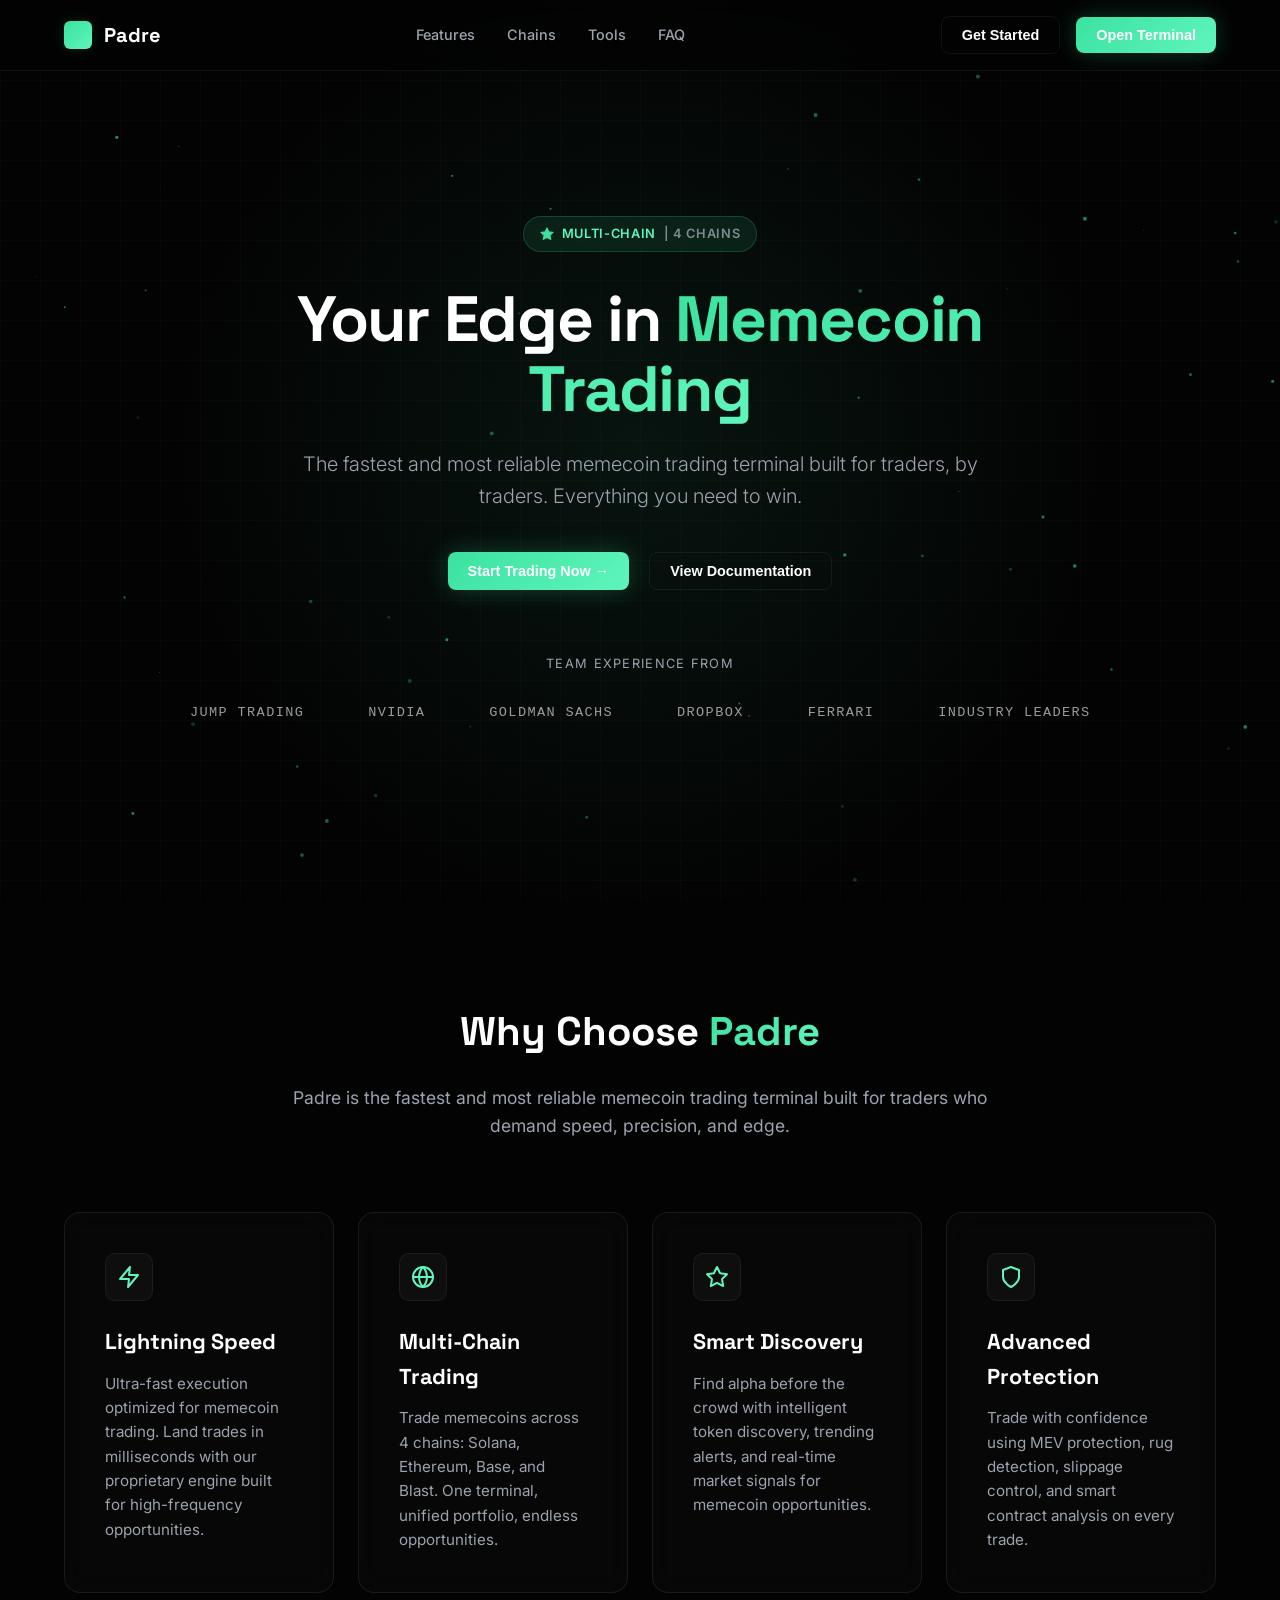
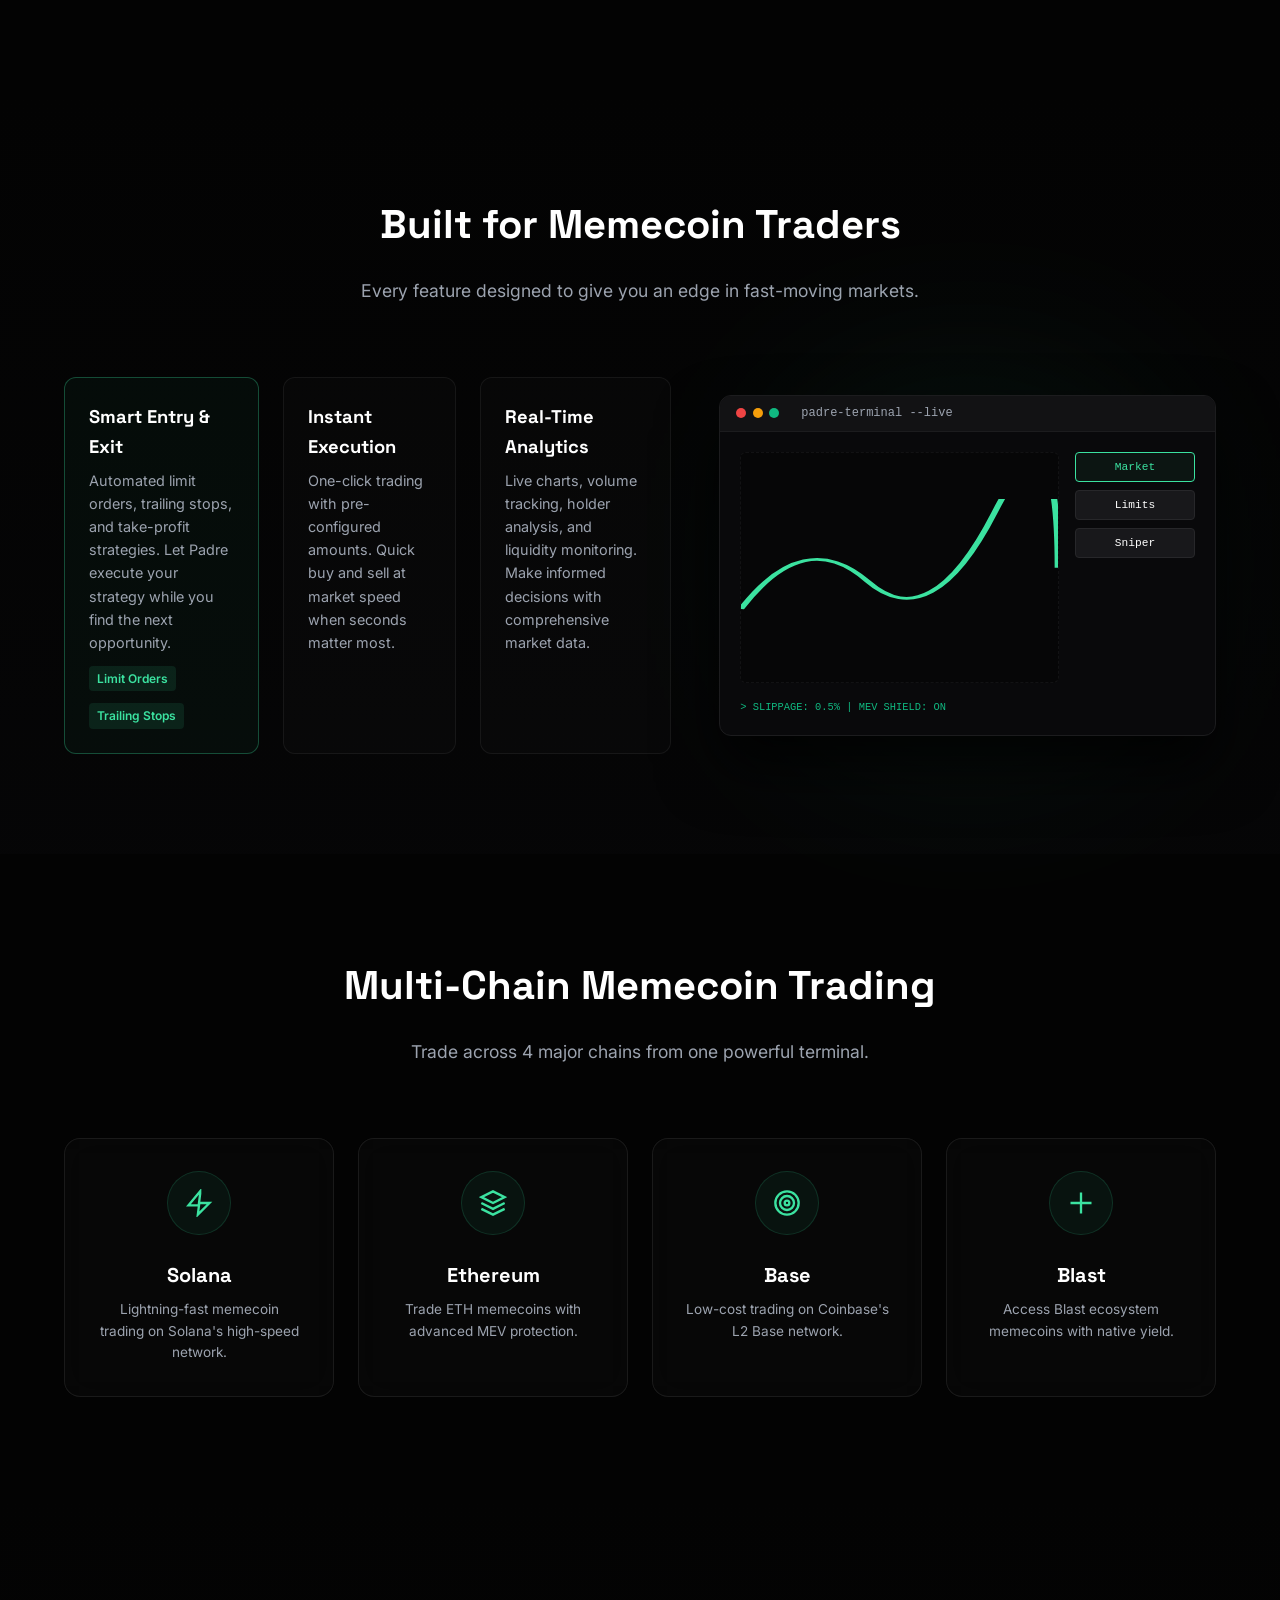
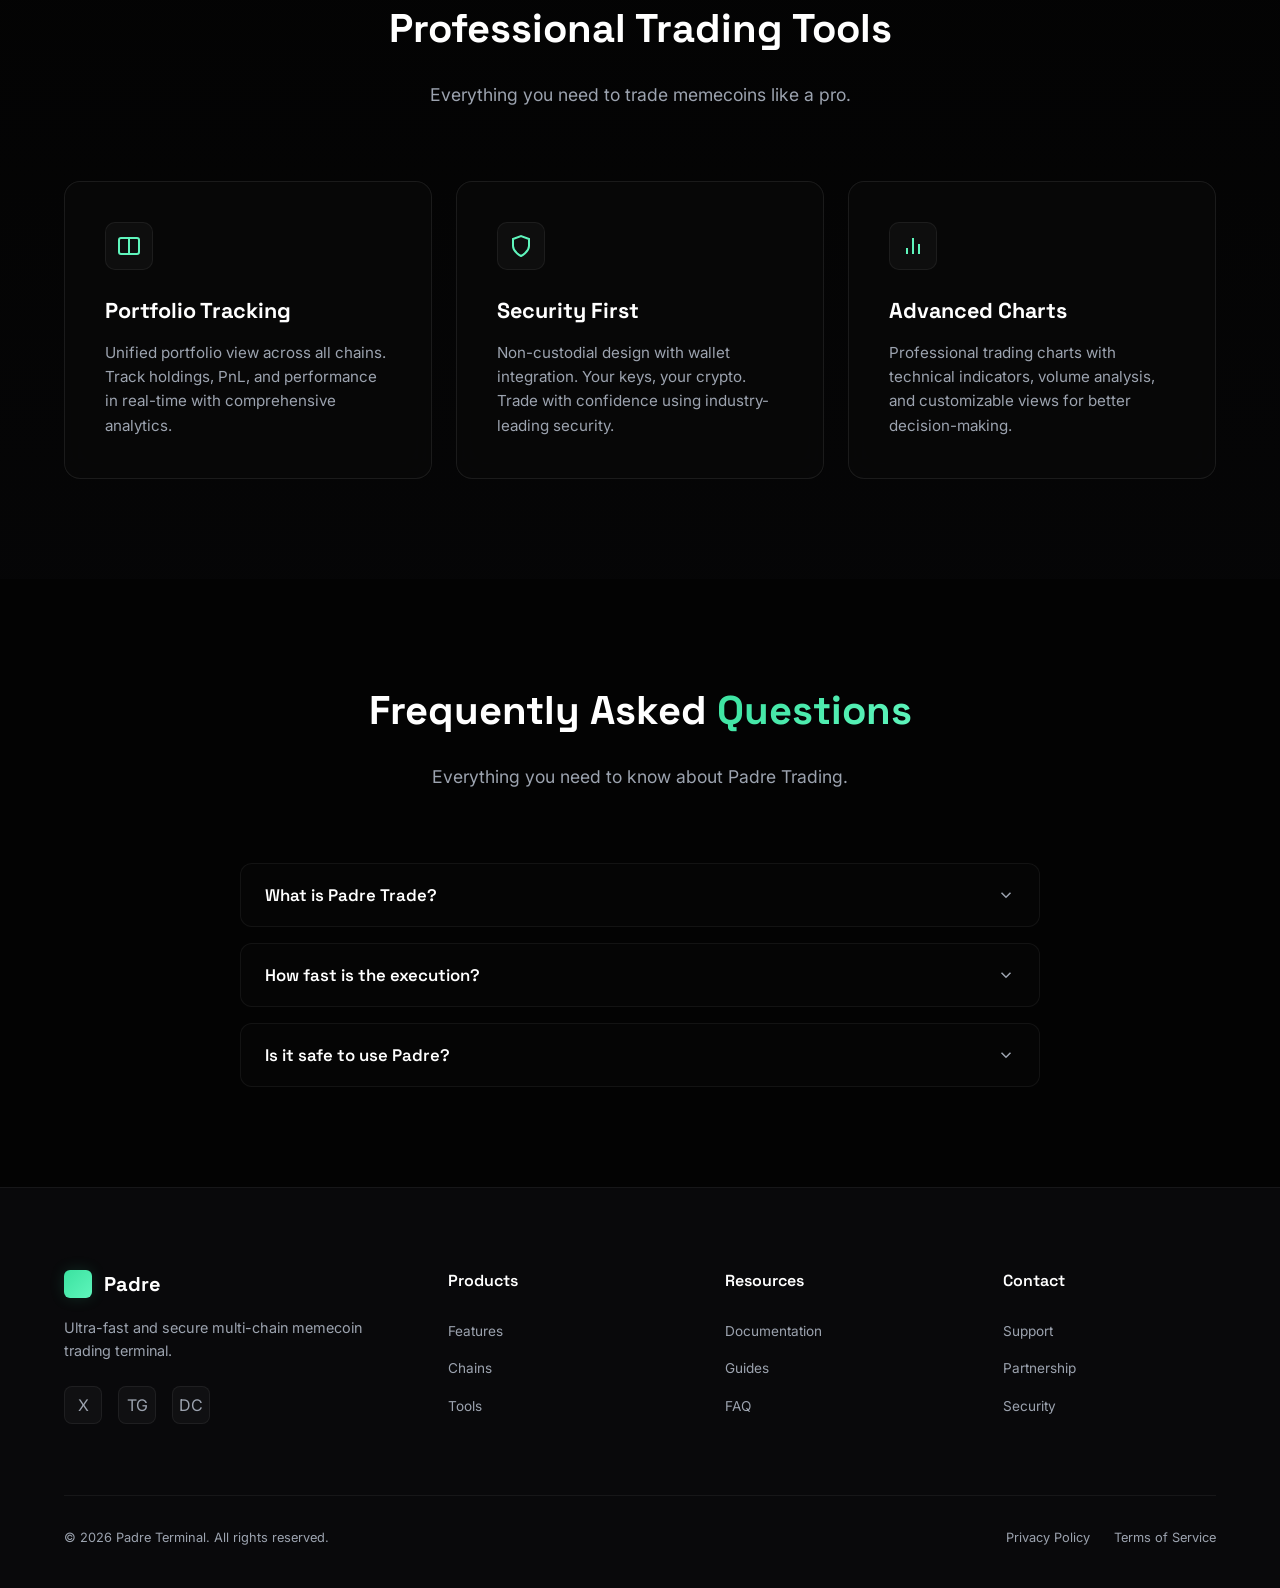
==== index.html @ df1c99f1 "revert to Padre name and content, and apply mint green color theme" ====
<!DOCTYPE html>
<html lang="en">
<head>
    <meta charset="UTF-8">
    <meta name="viewport" content="width=device-width, initial-scale=1.0">
    <title>Padre Terminal | Trade Memecoins on Padre</title>
    
    <!-- SEO Meta Tags -->
    <meta name="author" content="Padre">
    <meta name="description" content="Trade memecoins across Ethereum, Solana, Base, and BSC with ultra-fast execution, limit orders, wallet tracking, and Trenches.">
    <meta property="og:title" content="Padre — Multi-Chain Memecoin Trading">
    <meta property="og:description" content="Ultra-fast multi-chain trading terminal with advanced tools for serious traders.">
    <meta property="og:type" content="website">
    <meta name="twitter:card" content="summary_large_image">
    <meta name="twitter:site" content="@padre_trading">
    
    <!-- Stylesheets & Fonts -->
    <link rel="stylesheet" href="style.css">
    <link rel="icon" type="image/png" href="favicon.png">
</head>
<body>

    <!-- Particles Background for Hero -->
    <div class="particles-container"></div>

    <!-- Header Navigation -->
    <header>
        <div class="container">
            <nav>
                <a href="#" class="logo">
                    <div class="logo-icon"></div>
                    <span class="font-space">Padre</span>
                </a>
                
                <div class="nav-links">
                    <a href="#features">Features</a>
                    <a href="#chains">Chains</a>
                    <a href="#tools">Tools</a>
                    <a href="#faq">FAQ</a>
                </div>

                <div class="nav-actions">
                    <button class="btn btn-ghost trigger-terminal">Get Started</button>
                    <button class="btn btn-primary trigger-terminal">Open Terminal</button>
                </div>
            </nav>
        </div>
    </header>

    <!-- Main Content -->
    <main>
        
        <!-- Hero Section -->
        <section class="hero">
            <div class="hero-bg-grid"></div>
            <div class="container">
                <div class="hero-content">
                    
                    <!-- Glow Badge -->
                    <div class="badge">
                        <svg width="14" height="14" viewBox="0 0 24 24" fill="currentColor" stroke="currentColor" stroke-width="2"><path d="M12 2l3.09 6.26L22 9.27l-5 4.87 1.18 6.88L12 17.77l-6.18 3.25L7 14.14 2 9.27l6.91-1.01L12 2z"/></svg>
                        <span>MULTI-CHAIN</span>
                        <span style="color: var(--text-secondary); opacity: 0.8;">| 4 CHAINS</span>
                    </div>

                    <h1 class="font-space">Your Edge in <span class="text-gradient">Memecoin Trading</span></h1>
                    <p>The fastest and most reliable memecoin trading terminal built for traders, by traders. Everything you need to win.</p>

                    <div class="hero-actions">
                        <button class="btn btn-primary trigger-terminal">Start Trading Now &rarr;</button>
                        <button class="btn btn-ghost trigger-terminal">View Documentation</button>
                    </div>

                    <!-- experienced ticker -->
                    <div class="ticker-title">Team experience from</div>
                    <div class="ticker-wrap">
                        <div class="ticker">
                            <div class="ticker-item">Jump Trading</div>
                            <div class="ticker-item">Nvidia</div>
                            <div class="ticker-item">Goldman Sachs</div>
                            <div class="ticker-item">Dropbox</div>
                            <div class="ticker-item">Ferrari</div>
                            <div class="ticker-item">Industry Leaders</div>
                            <!-- Duplicated for smooth loop ticker -->
                            <div class="ticker-item">Jump Trading</div>
                            <div class="ticker-item">Nvidia</div>
                            <div class="ticker-item">Goldman Sachs</div>
                            <div class="ticker-item">Dropbox</div>
                            <div class="ticker-item">Ferrari</div>
                            <div class="ticker-item">Industry Leaders</div>
                        </div>
                    </div>

                </div>
            </div>
        </section>

        <!-- Why Choose Padre -->
        <section class="section" id="features">
            <div class="container">
                <div class="section-header">
                    <h2>Why Choose <span class="text-gradient">Padre</span></h2>
                    <p>Padre is the fastest and most reliable memecoin trading terminal built for traders who demand speed, precision, and edge.</p>
                </div>

                <div class="features-grid">
                    
                    <div class="glass-panel feature-card">
                        <div class="card-icon">
                            <svg width="24" height="24" viewBox="0 0 24 24" fill="none" stroke="currentColor" stroke-width="2" stroke-linecap="round" stroke-linejoin="round"><polygon points="13 2 3 14 12 14 11 22 21 10 12 10 13 2"/></svg>
                        </div>
                        <h3>Lightning Speed</h3>
                        <p>Ultra-fast execution optimized for memecoin trading. Land trades in milliseconds with our proprietary engine built for high-frequency opportunities.</p>
                    </div>

                    <div class="glass-panel feature-card">
                        <div class="card-icon">
                            <svg width="24" height="24" viewBox="0 0 24 24" fill="none" stroke="currentColor" stroke-width="2" stroke-linecap="round" stroke-linejoin="round"><circle cx="12" cy="12" r="10"/><line x1="2" y1="12" x2="22" y2="12"/><path d="M12 2a15.3 15.3 0 0 1 4 10 15.3 15.3 0 0 1-4 10 15.3 15.3 0 0 1-4-10 15.3 15.3 0 0 1 4-10z"/></svg>
                        </div>
                        <h3>Multi-Chain Trading</h3>
                        <p>Trade memecoins across 4 chains: Solana, Ethereum, Base, and Blast. One terminal, unified portfolio, endless opportunities.</p>
                    </div>

                    <div class="glass-panel feature-card">
                        <div class="card-icon">
                            <svg width="24" height="24" viewBox="0 0 24 24" fill="none" stroke="currentColor" stroke-width="2" stroke-linecap="round" stroke-linejoin="round"><path d="M12 2l3.09 6.26L22 9.27l-5 4.87 1.18 6.88L12 17.77l-6.18 3.25L7 14.14 2 9.27l6.91-1.01L12 2z"/></svg>
                        </div>
                        <h3>Smart Discovery</h3>
                        <p>Find alpha before the crowd with intelligent token discovery, trending alerts, and real-time market signals for memecoin opportunities.</p>
                    </div>

                    <div class="glass-panel feature-card">
                        <div class="card-icon">
                            <svg width="24" height="24" viewBox="0 0 24 24" fill="none" stroke="currentColor" stroke-width="2" stroke-linecap="round" stroke-linejoin="round"><path d="M12 22s8-4 8-10V5l-8-3-8 3v7c0 6 8 10 8 10z"/></svg>
                        </div>
                        <h3>Advanced Protection</h3>
                        <p>Trade with confidence using MEV protection, rug detection, slippage control, and smart contract analysis on every trade.</p>
                    </div>

                </div>
            </div>
        </section>

        <!-- Built for Memecoin Traders Section -->
        <section class="section built-section">
            <div class="container">
                
                <div class="section-header">
                    <h2>Built for Memecoin Traders</h2>
                    <p>Every feature designed to give you an edge in fast-moving markets.</p>
                </div>

                <div class="built-container">
                    
                    <div class="built-features">
                        
                        <div class="feature-item-pill active">
                            <h4>Smart Entry &amp; Exit</h4>
                            <p>Automated limit orders, trailing stops, and take-profit strategies. Let Padre execute your strategy while you find the next opportunity.</p>
                            <span class="feature-pill-badge">Limit Orders</span>
                            <span class="feature-pill-badge">Trailing Stops</span>
                        </div>

                        <div class="feature-item-pill">
                            <h4>Instant Execution</h4>
                            <p>One-click trading with pre-configured amounts. Quick buy and sell at market speed when seconds matter most.</p>
                        </div>

                        <div class="feature-item-pill">
                            <h4>Real-Time Analytics</h4>
                            <p>Live charts, volume tracking, holder analysis, and liquidity monitoring. Make informed decisions with comprehensive market data.</p>
                        </div>

                    </div>

                    <!-- Mock Terminal Visual Graphic -->
                    <div class="built-visual">
                        <div class="built-visual-glow"></div>
                        <div class="mock-terminal-screen">
                            <div class="terminal-header">
                                <span class="dot red"></span>
                                <span class="dot yellow"></span>
                                <span class="dot green"></span>
                                <span class="terminal-title">padre-terminal --live</span>
                            </div>
                            <div class="terminal-content">
                                <div class="terminal-left">
                                    <div class="terminal-chart">
                                        <!-- Custom animated mockup line overlay -->
                                        <svg class="terminal-line" viewBox="0 0 100 100" preserveAspectRatio="none">
                                            <path d="M 0 80 Q 20 20 40 60 T 80 10 T 100 50" fill="none" stroke="#3be2a0" stroke-width="2" />
                                        </svg>
                                    </div>
                                    <div style="font-family: monospace; font-size: 0.65rem; color: #10b981;">
                                        &gt; SLIPPAGE: 0.5% | MEV SHIELD: ON
                                    </div>
                                </div>
                                <div class="terminal-right">
                                    <button class="terminal-btn active">Market</button>
                                    <button class="terminal-btn">Limits</button>
                                    <button class="terminal-btn">Sniper</button>
                                </div>
                            </div>
                        </div>
                    </div>

                </div>

            </div>
        </section>

        <!-- Supported Blockchains Section -->
        <section class="section" id="chains">
            <div class="container">
                <div class="section-header">
                    <h2>Multi-Chain Memecoin Trading</h2>
                    <p>Trade across 4 major chains from one powerful terminal.</p>
                </div>

                <div class="chains-grid">
                    
                    <div class="glass-panel chain-card">
                        <div class="chain-icon-wrap">
                            <svg width="28" height="28" viewBox="0 0 24 24" fill="none" stroke="currentColor" stroke-width="2"><path d="M13 2L3 14h9l-1 8 10-10h-9l1-8z"/></svg>
                        </div>
                        <h4>Solana</h4>
                        <p>Lightning-fast memecoin trading on Solana's high-speed network.</p>
                    </div>

                    <div class="glass-panel chain-card">
                        <div class="chain-icon-wrap">
                            <svg width="28" height="28" viewBox="0 0 24 24" fill="none" stroke="currentColor" stroke-width="2"><path d="M12 2L2 7l10 5 10-5-10-5zM2 17l10 5 10-5M2 12l10 5 10-5"/></svg>
                        </div>
                        <h4>Ethereum</h4>
                        <p>Trade ETH memecoins with advanced MEV protection.</p>
                    </div>

                    <div class="glass-panel chain-card">
                        <div class="chain-icon-wrap">
                            <svg width="28" height="28" viewBox="0 0 24 24" fill="none" stroke="currentColor" stroke-width="2"><circle cx="12" cy="12" r="10"/><circle cx="12" cy="12" r="6"/><circle cx="12" cy="12" r="2"/></svg>
                        </div>
                        <h4>Base</h4>
                        <p>Low-cost trading on Coinbase's L2 Base network.</p>
                    </div>

                    <div class="glass-panel chain-card">
                        <div class="chain-icon-wrap">
                            <svg width="28" height="28" viewBox="0 0 24 24" fill="none" stroke="currentColor" stroke-width="2"><path d="M12 3v18M3 12h18"/></svg>
                        </div>
                        <h4>Blast</h4>
                        <p>Access Blast ecosystem memecoins with native yield.</p>
                    </div>

                </div>
            </div>
        </section>

        <!-- Professional Tools Section -->
        <section class="section built-section" id="tools">
            <div class="container">
                <div class="section-header">
                    <h2>Professional Trading Tools</h2>
                    <p>Everything you need to trade memecoins like a pro.</p>
                </div>

                <div class="features-grid">
                    
                    <div class="glass-panel feature-card">
                        <div class="card-icon">
                            <svg width="24" height="24" viewBox="0 0 24 24" fill="none" stroke="currentColor" stroke-width="2"><rect x="2" y="4" width="20" height="16" rx="2"/><line x1="12" y1="4" x2="12" y2="20"/></svg>
                        </div>
                        <h3>Portfolio Tracking</h3>
                        <p>Unified portfolio view across all chains. Track holdings, PnL, and performance in real-time with comprehensive analytics.</p>
                    </div>

                    <div class="glass-panel feature-card">
                        <div class="card-icon">
                            <svg width="24" height="24" viewBox="0 0 24 24" fill="none" stroke="currentColor" stroke-width="2"><path d="M12 22s8-4 8-10V5l-8-3-8 3v7c0 6 8 10 8 10z"/></svg>
                        </div>
                        <h3>Security First</h3>
                        <p>Non-custodial design with wallet integration. Your keys, your crypto. Trade with confidence using industry-leading security.</p>
                    </div>

                    <div class="glass-panel feature-card">
                        <div class="card-icon">
                            <svg width="24" height="24" viewBox="0 0 24 24" fill="none" stroke="currentColor" stroke-width="2"><line x1="18" y1="20" x2="18" y2="10"/><line x1="12" y1="20" x2="12" y2="4"/><line x1="6" y1="20" x2="6" y2="14"/></svg>
                        </div>
                        <h3>Advanced Charts</h3>
                        <p>Professional trading charts with technical indicators, volume analysis, and customizable views for better decision-making.</p>
                    </div>

                </div>
            </div>
        </section>

        <!-- Frequently Asked Questions Section -->
        <section class="section" id="faq">
            <div class="container">
                <div class="section-header">
                    <h2>Frequently Asked <span class="text-gradient">Questions</span></h2>
                    <p>Everything you need to know about Padre Trading.</p>
                </div>

                <div class="faq-accordion">
                    
                    <div class="faq-item">
                        <button class="faq-trigger">
                            <span>What is Padre Trade?</span>
                            <svg class="faq-icon" width="24" height="24" viewBox="0 0 24 24" fill="none" stroke="currentColor" stroke-width="2"><path d="M6 9l6 6 6-6"/></svg>
                        </button>
                        <div class="faq-content">
                            <p>Padre Trade is an ultra-fast, multi-chain memecoin trading terminal that consolidates trading, wallet-tracking, MEV protection, and analytics across Solana, Ethereum, Base, and Blast in a single premium interface.</p>
                        </div>
                    </div>

                    <div class="faq-item">
                        <button class="faq-trigger">
                            <span>How fast is the execution?</span>
                            <svg class="faq-icon" width="24" height="24" viewBox="0 0 24 24" fill="none" stroke="currentColor" stroke-width="2"><path d="M6 9l6 6 6-6"/></svg>
                        </button>
                        <div class="faq-content">
                            <p>Our execution engine uses ultra-low latency nodes directly connected to validator relays. Trades typically land in under 200 milliseconds, giving you a strong competitive edge in high-volatility markets.</p>
                        </div>
                    </div>

                    <div class="faq-item">
                        <button class="faq-trigger">
                            <span>Is it safe to use Padre?</span>
                            <svg class="faq-icon" width="24" height="24" viewBox="0 0 24 24" fill="none" stroke="currentColor" stroke-width="2"><path d="M6 9l6 6 6-6"/></svg>
                        </button>
                        <div class="faq-content">
                            <p>Yes. Padre is fully non-custodial. You keep complete control over your private keys. All sensitive operations are managed locally on your client device, fully integrated with safe trading limits, anti-rug features, and MEV-shieling layers.</p>
                        </div>
                    </div>

                </div>
            </div>
        </section>

    </main>

    <!-- Footer -->
    <footer>
        <div class="container">
            <div class="footer-grid">
                
                <div class="footer-brand">
                    <a href="#" class="logo">
                        <div class="logo-icon"></div>
                        <span class="font-space">Padre</span>
                    </a>
                    <p>Ultra-fast and secure multi-chain memecoin trading terminal.</p>
                    <div class="footer-socials">
                        <a href="#" class="social-link">X</a>
                        <a href="#" class="social-link">TG</a>
                        <a href="#" class="social-link">DC</a>
                    </div>
                </div>

                <div class="footer-col">
                    <h5>Products</h5>
                    <ul>
                        <li><a href="#features">Features</a></li>
                        <li><a href="#chains">Chains</a></li>
                        <li><a href="#tools">Tools</a></li>
                    </ul>
                </div>

                <div class="footer-col">
                    <h5>Resources</h5>
                    <ul>
                        <li><a href="#">Documentation</a></li>
                        <li><a href="#">Guides</a></li>
                        <li><a href="#">FAQ</a></li>
                    </ul>
                </div>

                <div class="footer-col">
                    <h5>Contact</h5>
                    <ul>
                        <li><a href="#">Support</a></li>
                        <li><a href="#">Partnership</a></li>
                        <li><a href="#">Security</a></li>
                    </ul>
                </div>

            </div>

            <div class="footer-bottom">
                <p>&copy; 2026 Padre Terminal. All rights reserved.</p>
                <div class="footer-links">
                    <a href="#">Privacy Policy</a>
                    <a href="#">Terms of Service</a>
                </div>
            </div>
        </div>
    </footer>

    <!-- INTERACTIVE TRADING TERMINAL MODAL -->
    <div class="terminal-modal" id="terminalModal">
        <div class="terminal-modal-overlay"></div>
        <div class="terminal-modal-container">
            
            <!-- Terminal Header -->
            <div class="terminal-header" style="justify-content: space-between;">
                <div style="display: flex; align-items: center; gap: 0.4rem;">
                    <span class="dot red"></span>
                    <span class="dot yellow"></span>
                    <span class="dot green"></span>
                    <span class="terminal-title">padre-terminal --trading-session</span>
                </div>
                <button class="close-terminal-btn" id="closeTerminalBtn">&times;</button>
            </div>

            <!-- Terminal Body -->
            <div class="terminal-body">
                
                <!-- Chart Panel (Left) -->
                <div class="terminal-chart-container">
                    <div class="terminal-chart-header">
                        <div class="terminal-chart-title">
                            <span class="font-space" style="font-weight: 700;">PADRE / MEMECOIN</span>
                        </div>
                        <span class="terminal-chart-badge green">LIVE UPDATES</span>
                    </div>

                    <div class="terminal-chart-canvas-wrap">
                        <canvas id="chartCanvas"></canvas>
                    </div>
                </div>

                <!-- Swap Actions Panel (Right) -->
                <div class="terminal-actions-panel">
                    
                    <div class="terminal-panel-section">
                        <span class="terminal-panel-label">CHOOSE NETWORK</span>
                        <div class="chain-select-grid">
                            <button class="chain-select-btn active" data-chain="SOL">SOL</button>
                            <button class="chain-select-btn" data-chain="ETH">ETH</button>
                            <button class="chain-select-btn" data-chain="BASE">BASE</button>
                            <button class="chain-select-btn" data-chain="BLAST">BLAST</button>
                        </div>
                    </div>

                    <div class="terminal-panel-section">
                        <span class="terminal-panel-label">AMOUNT</span>
                        <div>
                            <div class="terminal-input-wrap">
                                <input type="number" id="terminalInput" value="1.0" min="0.01" step="0.1">
                                <span class="terminal-input-currency">SOL</span>
                            </div>
                            <div class="terminal-quick-values">
                                <button class="quick-val-btn" data-value="0.1">0.1</button>
                                <button class="quick-val-btn" data-value="0.5">0.5</button>
                                <button class="quick-val-btn" data-value="1.0">1.0</button>
                                <button class="quick-val-btn" data-value="5.0">5.0</button>
                            </div>
                        </div>
                    </div>

                    <div class="terminal-panel-section">
                        <span class="terminal-panel-label">TRANSACTION LOGS</span>
                        <div class="terminal-status-logs" id="terminalLogs">
                            <p>[SYSTEM] Ready for transaction.</p>
                            <p>[SYSTEM] Anti-MEV shielded routing active.</p>
                        </div>
                    </div>

                    <button class="terminal-swap-btn" id="swapBtn">START SWAP</button>

                </div>

            </div>

        </div>
    </div>

    <!-- Scripts -->
    <script src="script.js"></script>
</body>
</html>
---- style.css ----
/* Reset and Base Styles */
@import url('https://fonts.googleapis.com/css2?family=Inter:wght@300;400;500;600;700&family=Space+Grotesk:wght@300;400;500;600;700&display=swap');

:root {
    --bg-primary: #030303;
    --bg-secondary: #09090b;
    --text-primary: #ffffff;
    --text-secondary: #9ca3af;
    --brand-green: #3be2a0;
    --brand-green-light: #5ff5bc;
    --brand-green-glow: rgba(59, 226, 160, 0.15);
    --border-color: rgba(255, 255, 255, 0.06);
    --border-glow: rgba(255, 255, 255, 0.12);
    --glass-bg: rgba(10, 10, 10, 0.65);
    --glass-border: rgba(255, 255, 255, 0.08);
    --font-space: 'Space Grotesk', sans-serif;
    --font-inter: 'Inter', sans-serif;
    --shadow-glow: 0 0 25px rgba(59, 226, 160, 0.25);
    --transition: all 0.3s cubic-bezier(0.4, 0, 0.2, 1);
}

* {
    margin: 0;
    padding: 0;
    box-sizing: border-box;
    scroll-behavior: smooth;
}

body {
    background-color: var(--bg-primary);
    color: var(--text-primary);
    font-family: var(--font-inter);
    overflow-x: hidden;
    line-height: 1.6;
}

/* Custom Scrollbar */
::-webkit-scrollbar {
    width: 8px;
}
::-webkit-scrollbar-track {
    background: var(--bg-primary);
}
::-webkit-scrollbar-thumb {
    background: #27272a;
    border-radius: 4px;
}
::-webkit-scrollbar-thumb:hover {
    background: #3f3f46;
}

/* Typography & Layout Utility */
h1, h2, h3, h4, h5, h6, .font-space {
    font-family: var(--font-space);
}

.text-gradient {
    background: linear-gradient(135deg, var(--brand-green) 0%, var(--brand-green-light) 100%);
    -webkit-background-clip: text;
    -webkit-text-fill-color: transparent;
}

.container {
    width: 100%;
    max-width: 1200px;
    margin: 0 auto;
    padding: 0 1.5rem;
}

/* Header & Navigation */
header {
    position: fixed;
    top: 0;
    left: 0;
    right: 0;
    z-index: 100;
    background: rgba(3, 3, 3, 0.7);
    backdrop-filter: blur(12px);
    -webkit-backdrop-filter: blur(12px);
    border-bottom: 1px solid var(--border-color);
    transition: var(--transition);
}

header.scrolled {
    padding: 0.5rem 0;
    background: rgba(3, 3, 3, 0.85);
    border-bottom: 1px solid rgba(59, 226, 160, 0.15);
}

nav {
    display: flex;
    align-items: center;
    justify-content: space-between;
    height: 70px;
}

.logo {
    display: flex;
    align-items: center;
    gap: 0.75rem;
    text-decoration: none;
    color: var(--text-primary);
    font-weight: 700;
    font-size: 1.25rem;
    transition: var(--transition);
}

.logo-icon {
    width: 28px;
    height: 28px;
    background: linear-gradient(135deg, var(--brand-green) 0%, var(--brand-green-light) 100%);
    border-radius: 6px;
    box-shadow: 0 0 15px var(--brand-green-glow);
    transition: var(--transition);
}

.logo:hover .logo-icon {
    transform: scale(1.1) rotate(6deg);
    box-shadow: 0 0 20px rgba(59, 226, 160, 0.5);
}

.nav-links {
    display: flex;
    align-items: center;
    gap: 2rem;
}

.nav-links a {
    color: var(--text-secondary);
    text-decoration: none;
    font-size: 0.9rem;
    font-weight: 500;
    transition: var(--transition);
}

.nav-links a:hover {
    color: var(--text-primary);
}

.nav-actions {
    display: flex;
    align-items: center;
    gap: 1rem;
}

/* Buttons */
.btn {
    display: inline-flex;
    align-items: center;
    justify-content: center;
    gap: 0.5rem;
    padding: 0.6rem 1.25rem;
    border-radius: 8px;
    font-size: 0.9rem;
    font-weight: 600;
    cursor: pointer;
    transition: var(--transition);
    text-decoration: none;
}

.btn-ghost {
    background: transparent;
    color: var(--text-primary);
    border: 1px solid var(--border-color);
}

.btn-ghost:hover {
    background: rgba(255, 255, 255, 0.05);
    border-color: var(--border-glow);
    transform: translateY(-2px);
}

.btn-primary {
    background: linear-gradient(135deg, var(--brand-green) 0%, var(--brand-green-light) 100%);
    color: #ffffff;
    border: none;
    box-shadow: var(--shadow-glow);
}

.btn-primary:hover {
    transform: translateY(-2px) scale(1.02);
    box-shadow: 0 0 30px rgba(59, 226, 160, 0.4);
    opacity: 0.95;
}

/* Hero Section */
.hero {
    position: relative;
    min-height: 100vh;
    display: flex;
    align-items: center;
    padding-top: 100px;
    padding-bottom: 60px;
    overflow: hidden;
}

.hero-bg-grid {
    position: absolute;
    inset: 0;
    background-image: 
        radial-gradient(circle at 50% 50%, rgba(59, 226, 160, 0.08) 0%, transparent 60%),
        linear-gradient(rgba(255, 255, 255, 0.015) 1px, transparent 1px),
        linear-gradient(90deg, rgba(255, 255, 255, 0.015) 1px, transparent 1px);
    background-size: 100% 100%, 40px 40px, 40px 40px;
    z-index: 1;
}

.particles-container {
    position: absolute;
    inset: 0;
    z-index: 2;
    pointer-events: none;
}

.hero-content {
    position: relative;
    z-index: 10;
    text-align: center;
    max-width: 900px;
    margin: 0 auto;
}

.badge {
    display: inline-flex;
    align-items: center;
    gap: 0.5rem;
    background: rgba(59, 226, 160, 0.1);
    border: 1px solid rgba(59, 226, 160, 0.2);
    padding: 0.4rem 1rem;
    border-radius: 100px;
    color: var(--brand-green-light);
    font-size: 0.8rem;
    font-weight: 600;
    margin-bottom: 2rem;
    letter-spacing: 0.05em;
    backdrop-filter: blur(4px);
    animation: pulseGlow 3s infinite alternate;
}

.badge svg {
    color: var(--brand-green);
    fill: var(--brand-green);
}

.hero h1 {
    font-size: 4rem;
    line-height: 1.1;
    font-weight: 800;
    letter-spacing: -0.02em;
    margin-bottom: 1.5rem;
}

@media (max-width: 768px) {
    .hero h1 {
        font-size: 2.5rem;
    }
}

.hero p {
    color: var(--text-secondary);
    font-size: 1.25rem;
    font-weight: 300;
    max-width: 700px;
    margin: 0 auto 2.5rem auto;
}

.hero-actions {
    display: flex;
    justify-content: center;
    gap: 1.25rem;
    margin-bottom: 4rem;
}

@media (max-width: 480px) {
    .hero-actions {
        flex-direction: column;
        padding: 0 2rem;
    }
}

/* Brands Ticker */
.ticker-title {
    font-size: 0.8rem;
    color: var(--text-secondary);
    text-transform: uppercase;
    letter-spacing: 0.1em;
    margin-bottom: 1.5rem;
}

.ticker-wrap {
    overflow: hidden;
    white-space: nowrap;
    opacity: 0.6;
    transition: var(--transition);
}

.ticker-wrap:hover {
    opacity: 0.9;
}

.ticker {
    display: inline-flex;
    gap: 4rem;
    animation: tickerMove 25s linear infinite;
}

.ticker-item {
    font-family: monospace;
    font-size: 0.85rem;
    letter-spacing: 0.1em;
    text-transform: uppercase;
    transition: var(--transition);
}

.ticker-item:hover {
    color: var(--brand-green-light);
    transform: scale(1.1);
}

/* Glassmorphism Cards System */
.glass-panel {
    background: var(--glass-bg);
    border: 1px solid var(--glass-border);
    backdrop-filter: blur(16px);
    -webkit-backdrop-filter: blur(16px);
    border-radius: 16px;
    padding: 2.5rem;
    transition: var(--transition);
    position: relative;
    overflow: hidden;
}

.glass-panel::before {
    content: '';
    position: absolute;
    top: 0;
    left: 0;
    right: 0;
    height: 1px;
    background: linear-gradient(90deg, transparent, rgba(255, 255, 255, 0.15), transparent);
    transform: translateX(-100%);
    transition: transform 0.6s ease;
}

.glass-panel:hover::before {
    transform: translateX(100%);
}

.glass-panel:hover {
    border-color: rgba(59, 226, 160, 0.25);
    box-shadow: 0 20px 40px rgba(0, 0, 0, 0.5), 0 0 20px rgba(59, 226, 160, 0.05);
    transform: translateY(-5px);
}

/* Section Standard Layout */
.section {
    padding: 100px 0;
    position: relative;
}

.section-header {
    text-align: center;
    max-width: 700px;
    margin: 0 auto 4.5rem auto;
}

.section-header h2 {
    font-size: 2.5rem;
    font-weight: 700;
    margin-bottom: 1.25rem;
}

.section-header p {
    color: var(--text-secondary);
    font-size: 1.1rem;
}

/* Feature Grid */
.features-grid {
    display: grid;
    grid-template-columns: repeat(auto-fit, minmax(250px, 1fr));
    gap: 1.5rem;
}

.feature-card .card-icon {
    width: 48px;
    height: 48px;
    background: rgba(255, 255, 255, 0.03);
    border: 1px solid var(--border-color);
    border-radius: 10px;
    display: flex;
    align-items: center;
    justify-content: center;
    margin-bottom: 1.5rem;
    color: var(--brand-green-light);
    transition: var(--transition);
}

.feature-card:hover .card-icon {
    background: linear-gradient(135deg, var(--brand-green) 0%, var(--brand-green-light) 100%);
    color: #ffffff;
    box-shadow: var(--shadow-glow);
    transform: scale(1.1) rotate(3deg);
}

.feature-card h3 {
    font-size: 1.35rem;
    margin-bottom: 0.75rem;
}

.feature-card p {
    color: var(--text-secondary);
    font-size: 0.95rem;
    line-height: 1.6;
}

/* Tabs & Mock Screens Section */
.built-section {
    background: linear-gradient(180deg, transparent 0%, rgba(9, 9, 11, 0.4) 100%);
}

.built-container {
    display: grid;
    grid-template-columns: 1.1fr 0.9fr;
    gap: 3rem;
    align-items: center;
}

@media (max-width: 992px) {
    .built-container {
        grid-template-columns: 1fr;
    }
}

.built-features {
    display: flex;
    flex-col: column;
    gap: 1.5rem;
}

.feature-item-pill {
    padding: 1.5rem;
    border-radius: 12px;
    background: rgba(255, 255, 255, 0.015);
    border: 1px solid var(--border-color);
    cursor: pointer;
    transition: var(--transition);
}

.feature-item-pill.active, .feature-item-pill:hover {
    background: rgba(59, 226, 160, 0.04);
    border-color: rgba(59, 226, 160, 0.3);
}

.feature-item-pill h4 {
    font-size: 1.15rem;
    margin-bottom: 0.5rem;
}

.feature-item-pill p {
    color: var(--text-secondary);
    font-size: 0.9rem;
}

.feature-pill-badge {
    display: inline-block;
    font-size: 0.75rem;
    color: var(--brand-green);
    background: rgba(59, 226, 160, 0.1);
    padding: 0.2rem 0.5rem;
    border-radius: 4px;
    margin-top: 0.75rem;
    font-weight: 600;
}

/* Feature Image Graphic Mock */
.built-visual {
    position: relative;
}

.built-visual-glow {
    position: absolute;
    width: 250px;
    height: 250px;
    background: var(--brand-green);
    filter: blur(120px);
    opacity: 0.15;
    top: 50%;
    left: 50%;
    transform: translate(-50%, -50%);
    pointer-events: none;
}

.mock-terminal-screen {
    background: #09090b;
    border: 1px solid #1c1c1e;
    border-radius: 12px;
    box-shadow: 0 30px 60px rgba(0, 0, 0, 0.8);
    overflow: hidden;
    position: relative;
    aspect-ratio: 16/11;
    display: flex;
    flex-direction: column;
}

.terminal-header {
    background: #121214;
    height: 36px;
    border-bottom: 1px solid #1c1c1e;
    display: flex;
    align-items: center;
    padding: 0 1rem;
    gap: 0.4rem;
}

.dot {
    width: 10px;
    height: 10px;
    border-radius: 50%;
    background: #27272a;
}
.dot.red { background: #ef4444; }
.dot.yellow { background: #f59e0b; }
.dot.green { background: #10b981; }

.terminal-title {
    margin-left: 1rem;
    font-size: 0.75rem;
    color: var(--text-secondary);
    font-family: monospace;
}

.terminal-content {
    flex: 1;
    padding: 1.25rem;
    display: grid;
    grid-template-columns: 1fr 120px;
    gap: 1rem;
}

.terminal-left {
    display: flex;
    flex-direction: column;
    justify-content: space-between;
}

.terminal-chart {
    flex: 1;
    border: 1px dashed rgba(255, 255, 255, 0.05);
    border-radius: 6px;
    background: rgba(0, 0, 0, 0.3);
    margin-bottom: 1rem;
    position: relative;
    overflow: hidden;
}

.terminal-line {
    position: absolute;
    bottom: 20%;
    left: 0;
    width: 100%;
    height: 60%;
    stroke: var(--brand-green);
    stroke-width: 2;
    fill: none;
}

.terminal-right {
    display: flex;
    flex-direction: column;
    gap: 0.5rem;
}

.terminal-btn {
    padding: 0.5rem;
    background: #18181b;
    border: 1px solid #27272a;
    border-radius: 4px;
    color: var(--text-primary);
    font-family: monospace;
    font-size: 0.7rem;
    text-align: center;
}

.terminal-btn.active {
    border-color: var(--brand-green);
    color: var(--brand-green);
    background: rgba(59, 226, 160, 0.05);
}

/* Chains Grid Section */
.chains-grid {
    display: grid;
    grid-template-columns: repeat(auto-fit, minmax(200px, 1fr));
    gap: 1.5rem;
}

.chain-card {
    text-align: center;
    padding: 2rem;
}

.chain-icon-wrap {
    width: 64px;
    height: 64px;
    background: rgba(59, 226, 160, 0.06);
    border-radius: 50%;
    display: flex;
    align-items: center;
    justify-content: center;
    margin: 0 auto 1.5rem auto;
    color: var(--brand-green);
    border: 1px solid rgba(59, 226, 160, 0.15);
    transition: var(--transition);
}

.chain-card:hover .chain-icon-wrap {
    background: rgba(59, 226, 160, 0.25);
    transform: scale(1.1) rotate(10deg);
    box-shadow: 0 0 20px var(--brand-green-glow);
}

.chain-card h4 {
    font-size: 1.25rem;
    margin-bottom: 0.5rem;
}

.chain-card p {
    color: var(--text-secondary);
    font-size: 0.85rem;
}

/* FAQ Accordion Section */
.faq-accordion {
    max-width: 800px;
    margin: 0 auto;
    display: flex;
    flex-direction: column;
    gap: 1rem;
}

.faq-item {
    border-bottom: 1px solid var(--border-color);
    background: rgba(10, 10, 10, 0.3);
    border: 1px solid var(--border-color);
    border-radius: 12px;
    overflow: hidden;
    transition: var(--transition);
}

.faq-item:hover {
    border-color: rgba(255, 255, 255, 0.12);
    background: rgba(255, 255, 255, 0.02);
}

.faq-trigger {
    width: 100%;
    padding: 1.25rem 1.5rem;
    background: transparent;
    border: none;
    color: var(--text-primary);
    font-family: var(--font-space);
    font-weight: 600;
    font-size: 1.05rem;
    text-align: left;
    display: flex;
    justify-content: space-between;
    align-items: center;
    cursor: pointer;
}

.faq-icon {
    width: 18px;
    height: 18px;
    color: var(--text-secondary);
    transition: transform 0.3s ease;
}

.faq-item.active .faq-icon {
    transform: rotate(180deg);
    color: var(--brand-green-light);
}

.faq-content {
    max-height: 0;
    overflow: hidden;
    transition: max-height 0.3s ease-in-out;
}

.faq-content p {
    padding: 0 1.5rem 1.25rem 1.5rem;
    color: var(--text-secondary);
    font-size: 0.95rem;
    line-height: 1.6;
}

/* Footer Section */
footer {
    background: var(--bg-secondary);
    border-top: 1px solid var(--border-color);
    padding: 80px 0 40px 0;
}

.footer-grid {
    display: grid;
    grid-template-columns: 1.5fr repeat(3, 1fr);
    gap: 4rem;
    margin-bottom: 4rem;
}

@media (max-width: 768px) {
    .footer-grid {
        grid-template-columns: 1fr;
        gap: 2.5rem;
    }
}

.footer-brand p {
    color: var(--text-secondary);
    font-size: 0.9rem;
    margin-top: 1rem;
    margin-bottom: 1.5rem;
    max-width: 300px;
}

.footer-socials {
    display: flex;
    gap: 1rem;
}

.social-link {
    width: 38px;
    height: 38px;
    background: rgba(255, 255, 255, 0.03);
    border: 1px solid var(--border-color);
    border-radius: 8px;
    display: flex;
    align-items: center;
    justify-content: center;
    color: var(--text-secondary);
    text-decoration: none;
    transition: var(--transition);
}

.social-link:hover {
    color: var(--brand-green);
    border-color: rgba(59, 226, 160, 0.3);
    background: rgba(59, 226, 160, 0.05);
    transform: translateY(-2px);
}

.footer-col h5 {
    font-size: 1rem;
    margin-bottom: 1.5rem;
    font-weight: 600;
}

.footer-col ul {
    list-style: none;
}

.footer-col ul li {
    margin-bottom: 0.75rem;
}

.footer-col ul li a {
    color: var(--text-secondary);
    text-decoration: none;
    font-size: 0.85rem;
    transition: var(--transition);
}

.footer-col ul li a:hover {
    color: var(--brand-green-light);
}

.footer-bottom {
    border-top: 1px solid var(--border-color);
    padding-top: 2rem;
    display: flex;
    justify-content: space-between;
    align-items: center;
    flex-wrap: wrap;
    gap: 1rem;
}

.footer-bottom p {
    font-size: 0.8rem;
    color: var(--text-secondary);
}

.footer-links {
    display: flex;
    gap: 1.5rem;
}

.footer-links a {
    font-size: 0.8rem;
    color: var(--text-secondary);
    text-decoration: none;
    transition: var(--transition);
}

.footer-links a:hover {
    color: var(--brand-green-light);
}

/* TERMINAL MODAL POPUP STYLES */
.terminal-modal {
    position: fixed;
    inset: 0;
    z-index: 1000;
    display: flex;
    align-items: center;
    justify-content: center;
    padding: 1.5rem;
    opacity: 0;
    pointer-events: none;
    transition: opacity 0.3s ease;
}

.terminal-modal.active {
    opacity: 1;
    pointer-events: all;
}

.terminal-modal-overlay {
    position: absolute;
    inset: 0;
    background: rgba(3, 3, 3, 0.9);
    backdrop-filter: blur(12px);
}

.terminal-modal-container {
    position: relative;
    width: 100%;
    max-width: 960px;
    height: 100%;
    max-height: 600px;
    background: #09090b;
    border: 1px solid #27272a;
    border-radius: 16px;
    box-shadow: 0 30px 90px rgba(0, 0, 0, 0.9), 0 0 50px rgba(59, 226, 160, 0.1);
    z-index: 10;
    display: flex;
    flex-direction: column;
    overflow: hidden;
    transform: scale(0.95);
    transition: transform 0.3s cubic-bezier(0.34, 1.56, 0.64, 1);
}

.terminal-modal.active .terminal-modal-container {
    transform: scale(1);
}

.close-terminal-btn {
    background: none;
    border: none;
    color: var(--text-secondary);
    cursor: pointer;
    font-size: 1.5rem;
    transition: var(--transition);
    display: flex;
    align-items: center;
    justify-content: center;
}

.close-terminal-btn:hover {
    color: var(--brand-green-light);
    transform: rotate(90deg);
}

.terminal-body {
    flex: 1;
    display: grid;
    grid-template-columns: 1fr 340px;
    overflow: hidden;
}

@media (max-width: 768px) {
    .terminal-body {
        grid-template-columns: 1fr;
    }
    .terminal-chart-container {
        height: 200px;
    }
}

.terminal-chart-container {
    padding: 1.5rem;
    display: flex;
    flex-direction: column;
    border-right: 1px solid rgba(255, 255, 255, 0.05);
}

.terminal-chart-header {
    display: flex;
    justify-content: space-between;
    align-items: center;
    margin-bottom: 1rem;
}

.terminal-chart-title {
    display: flex;
    align-items: center;
    gap: 0.5rem;
}

.terminal-chart-badge {
    background: #18181b;
    border: 1px solid #27272a;
    padding: 0.25rem 0.6rem;
    border-radius: 4px;
    font-size: 0.75rem;
    font-family: monospace;
}

.terminal-chart-badge.green {
    color: #10b981;
    border-color: rgba(16, 185, 129, 0.2);
}

.terminal-chart-canvas-wrap {
    flex: 1;
    background: #030303;
    border: 1px solid #18181b;
    border-radius: 8px;
    position: relative;
    overflow: hidden;
}

.terminal-chart-canvas-wrap canvas {
    position: absolute;
    inset: 0;
    width: 100%;
    height: 100%;
}

.terminal-actions-panel {
    padding: 1.5rem;
    display: flex;
    flex-direction: column;
    justify-content: space-between;
    background: #0d0d11;
}

.terminal-panel-section {
    display: flex;
    flex-direction: column;
    gap: 1rem;
}

.terminal-panel-label {
    font-size: 0.75rem;
    color: var(--text-secondary);
    text-transform: uppercase;
    letter-spacing: 0.05em;
    font-weight: 600;
}

.chain-select-grid {
    display: grid;
    grid-template-columns: repeat(4, 1fr);
    gap: 0.5rem;
}

.chain-select-btn {
    background: #18181b;
    border: 1px solid #27272a;
    border-radius: 6px;
    padding: 0.5rem;
    color: var(--text-secondary);
    font-size: 0.75rem;
    font-weight: 600;
    cursor: pointer;
    transition: var(--transition);
}

.chain-select-btn.active, .chain-select-btn:hover {
    border-color: var(--brand-green);
    color: var(--text-primary);
    background: rgba(59, 226, 160, 0.06);
}

.terminal-input-wrap {
    background: #030303;
    border: 1px solid #27272a;
    border-radius: 8px;
    padding: 0.75rem 1rem;
    display: flex;
    justify-content: space-between;
    align-items: center;
    transition: var(--transition);
}

.terminal-input-wrap:focus-within {
    border-color: var(--brand-green);
    box-shadow: 0 0 10px rgba(59, 226, 160, 0.15);
}

.terminal-input-wrap input {
    background: none;
    border: none;
    color: var(--text-primary);
    font-size: 1.15rem;
    font-weight: 600;
    width: 60%;
    outline: none;
    font-family: monospace;
}

.terminal-input-currency {
    font-family: var(--font-space);
    font-weight: 600;
    font-size: 0.85rem;
    color: var(--brand-green-light);
}

.terminal-quick-values {
    display: grid;
    grid-template-columns: repeat(4, 1fr);
    gap: 0.5rem;
    margin-top: 0.5rem;
}

.quick-val-btn {
    background: none;
    border: 1px solid #18181b;
    color: var(--text-secondary);
    padding: 0.3rem;
    border-radius: 4px;
    font-size: 0.7rem;
    cursor: pointer;
    font-family: monospace;
    transition: var(--transition);
}

.quick-val-btn:hover {
    border-color: var(--border-glow);
    color: var(--text-primary);
}

.terminal-swap-btn {
    background: linear-gradient(135deg, var(--brand-green) 0%, var(--brand-green-light) 100%);
    border: none;
    color: #ffffff;
    padding: 0.9rem;
    border-radius: 8px;
    font-weight: 700;
    cursor: pointer;
    box-shadow: var(--shadow-glow);
    transition: var(--transition);
}

.terminal-swap-btn:hover {
    transform: translateY(-2px);
    opacity: 0.95;
    box-shadow: 0 0 35px rgba(59, 226, 160, 0.45);
}

.terminal-status-logs {
    background: #030303;
    border: 1px solid #18181b;
    border-radius: 6px;
    padding: 0.75rem;
    height: 100px;
    overflow-y: auto;
    font-family: monospace;
    font-size: 0.75rem;
    color: #10b981;
    display: flex;
    flex-direction: column;
    gap: 0.25rem;
}

/* NOTIFICATIONS SYSTEM */
.toast-container {
    position: fixed;
    bottom: 2rem;
    right: 2rem;
    z-index: 10000;
    display: flex;
    flex-direction: column;
    gap: 0.75rem;
}

.toast {
    background: rgba(10, 10, 10, 0.95);
    border: 1px solid rgba(59, 226, 160, 0.3);
    box-shadow: 0 10px 30px rgba(0, 0, 0, 0.5), var(--shadow-glow);
    color: var(--text-primary);
    padding: 1rem 1.5rem;
    border-radius: 10px;
    display: flex;
    align-items: center;
    gap: 0.75rem;
    backdrop-filter: blur(10px);
    animation: slideIn 0.3s cubic-bezier(0.34, 1.56, 0.64, 1);
    font-family: var(--font-space);
}

/* Keyframes animations */
@keyframes pulseGlow {
    from {
        box-shadow: 0 0 10px rgba(59, 226, 160, 0.05);
        border-color: rgba(59, 226, 160, 0.2);
    }
    to {
        box-shadow: 0 0 20px rgba(59, 226, 160, 0.2);
        border-color: rgba(59, 226, 160, 0.5);
    }
}

@keyframes tickerMove {
    0% {
        transform: translate3d(0, 0, 0);
    }
    100% {
        transform: translate3d(-50%, 0, 0);
    }
}

@keyframes slideIn {
    from {
        transform: translateY(30px) scale(0.9);
        opacity: 0;
    }
    to {
        transform: translateY(0) scale(1);
        opacity: 1;
    }
}
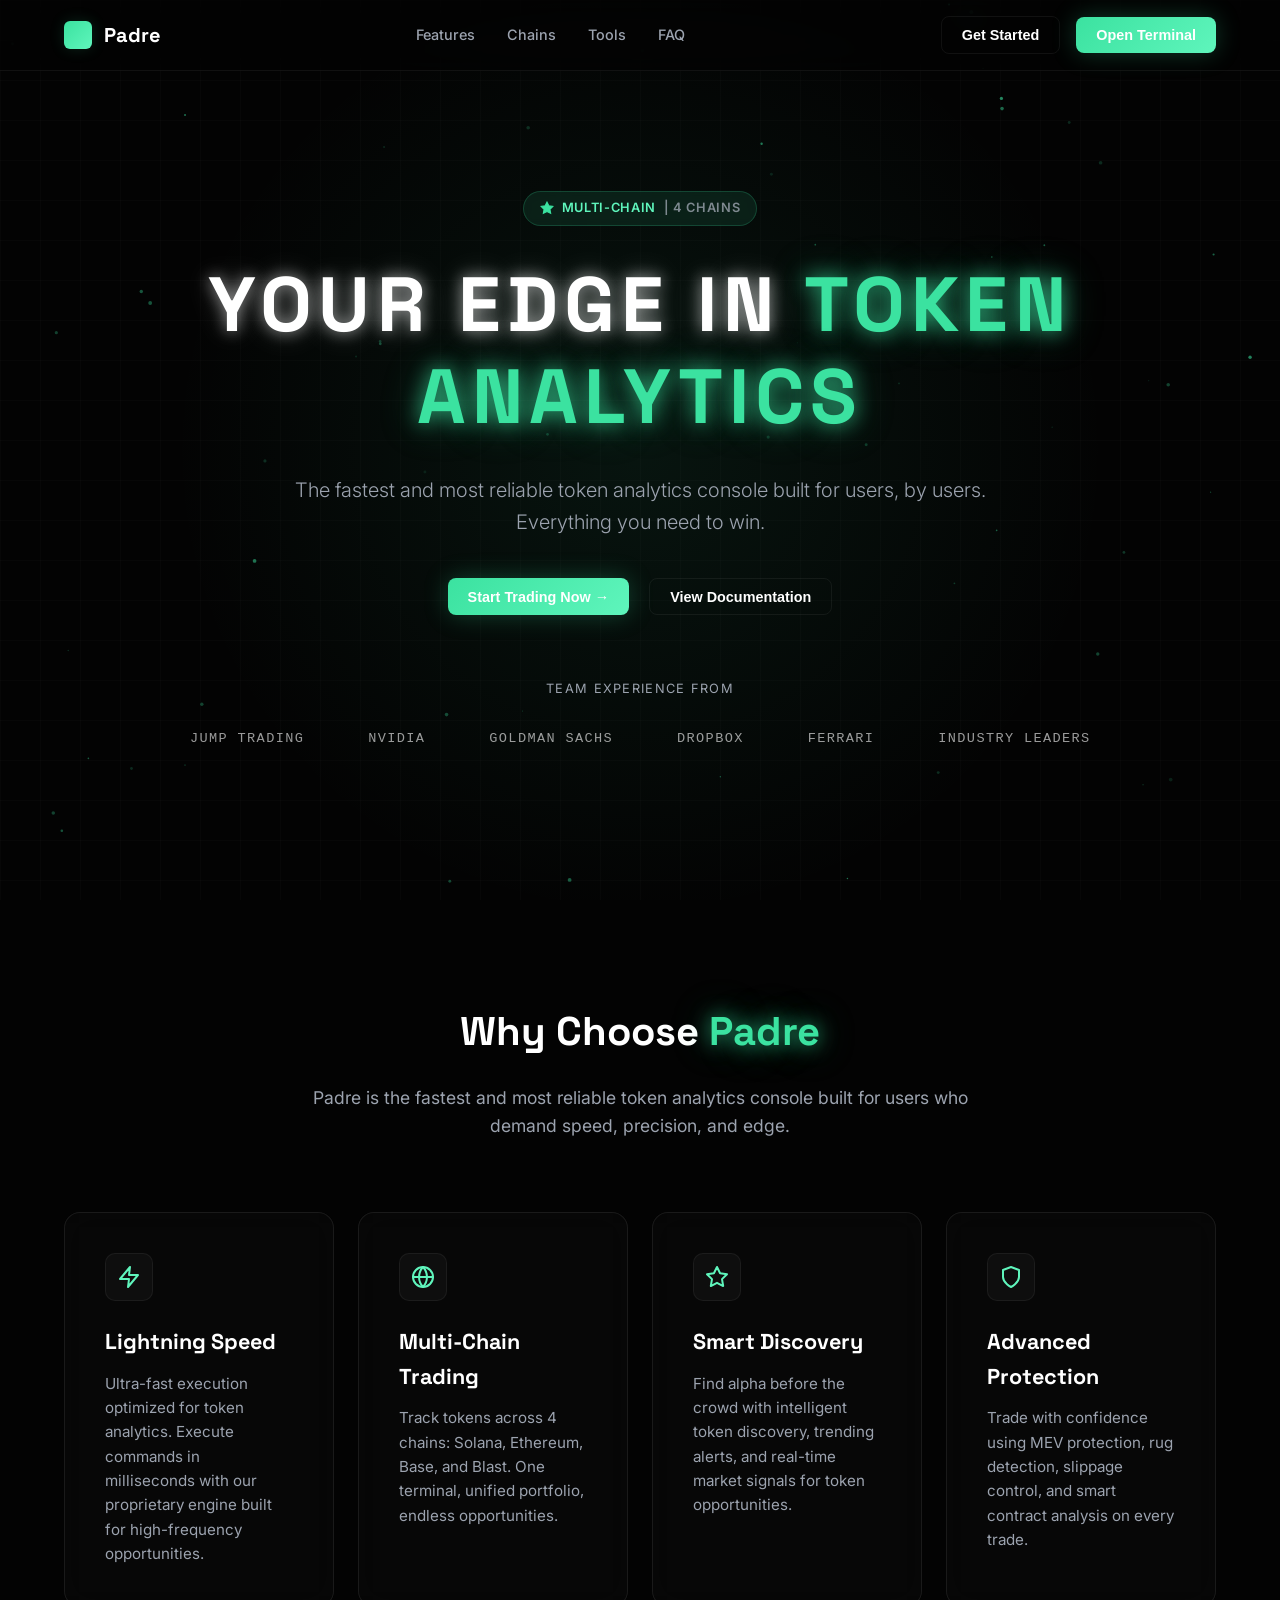
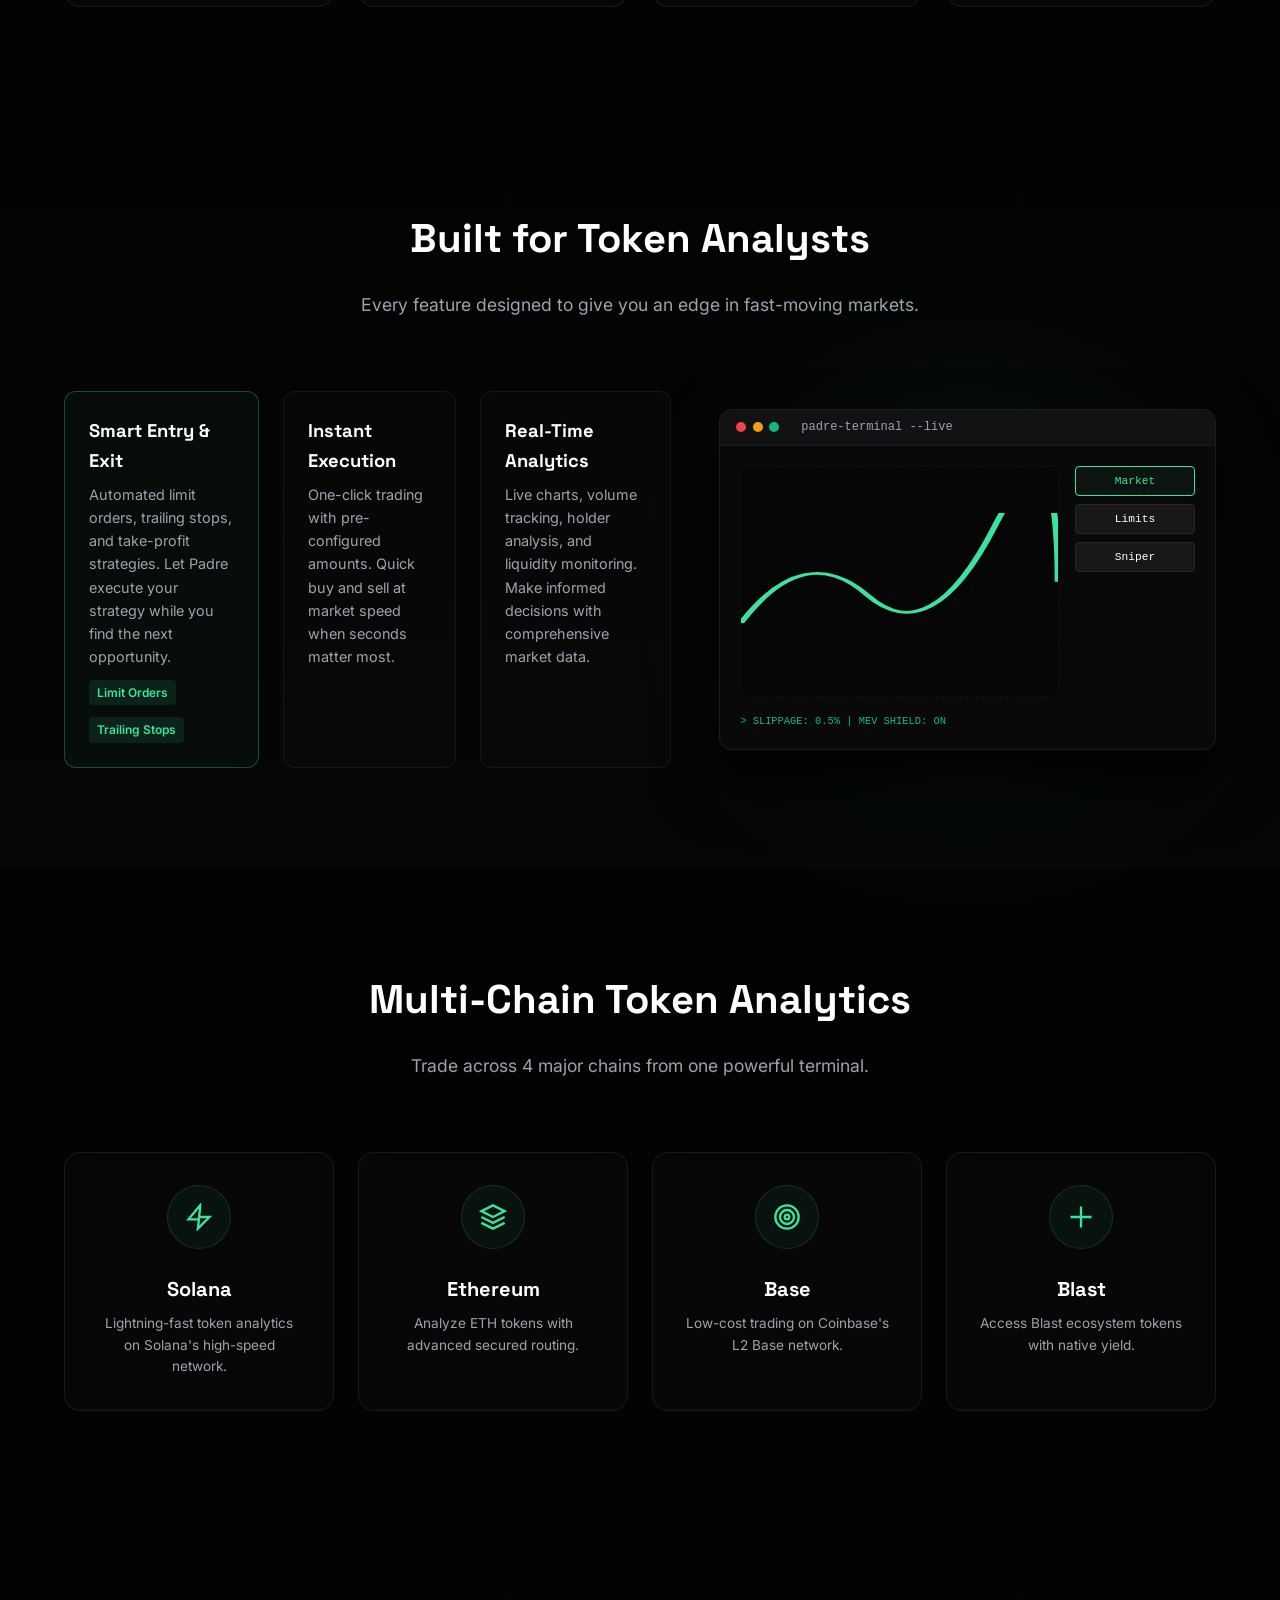
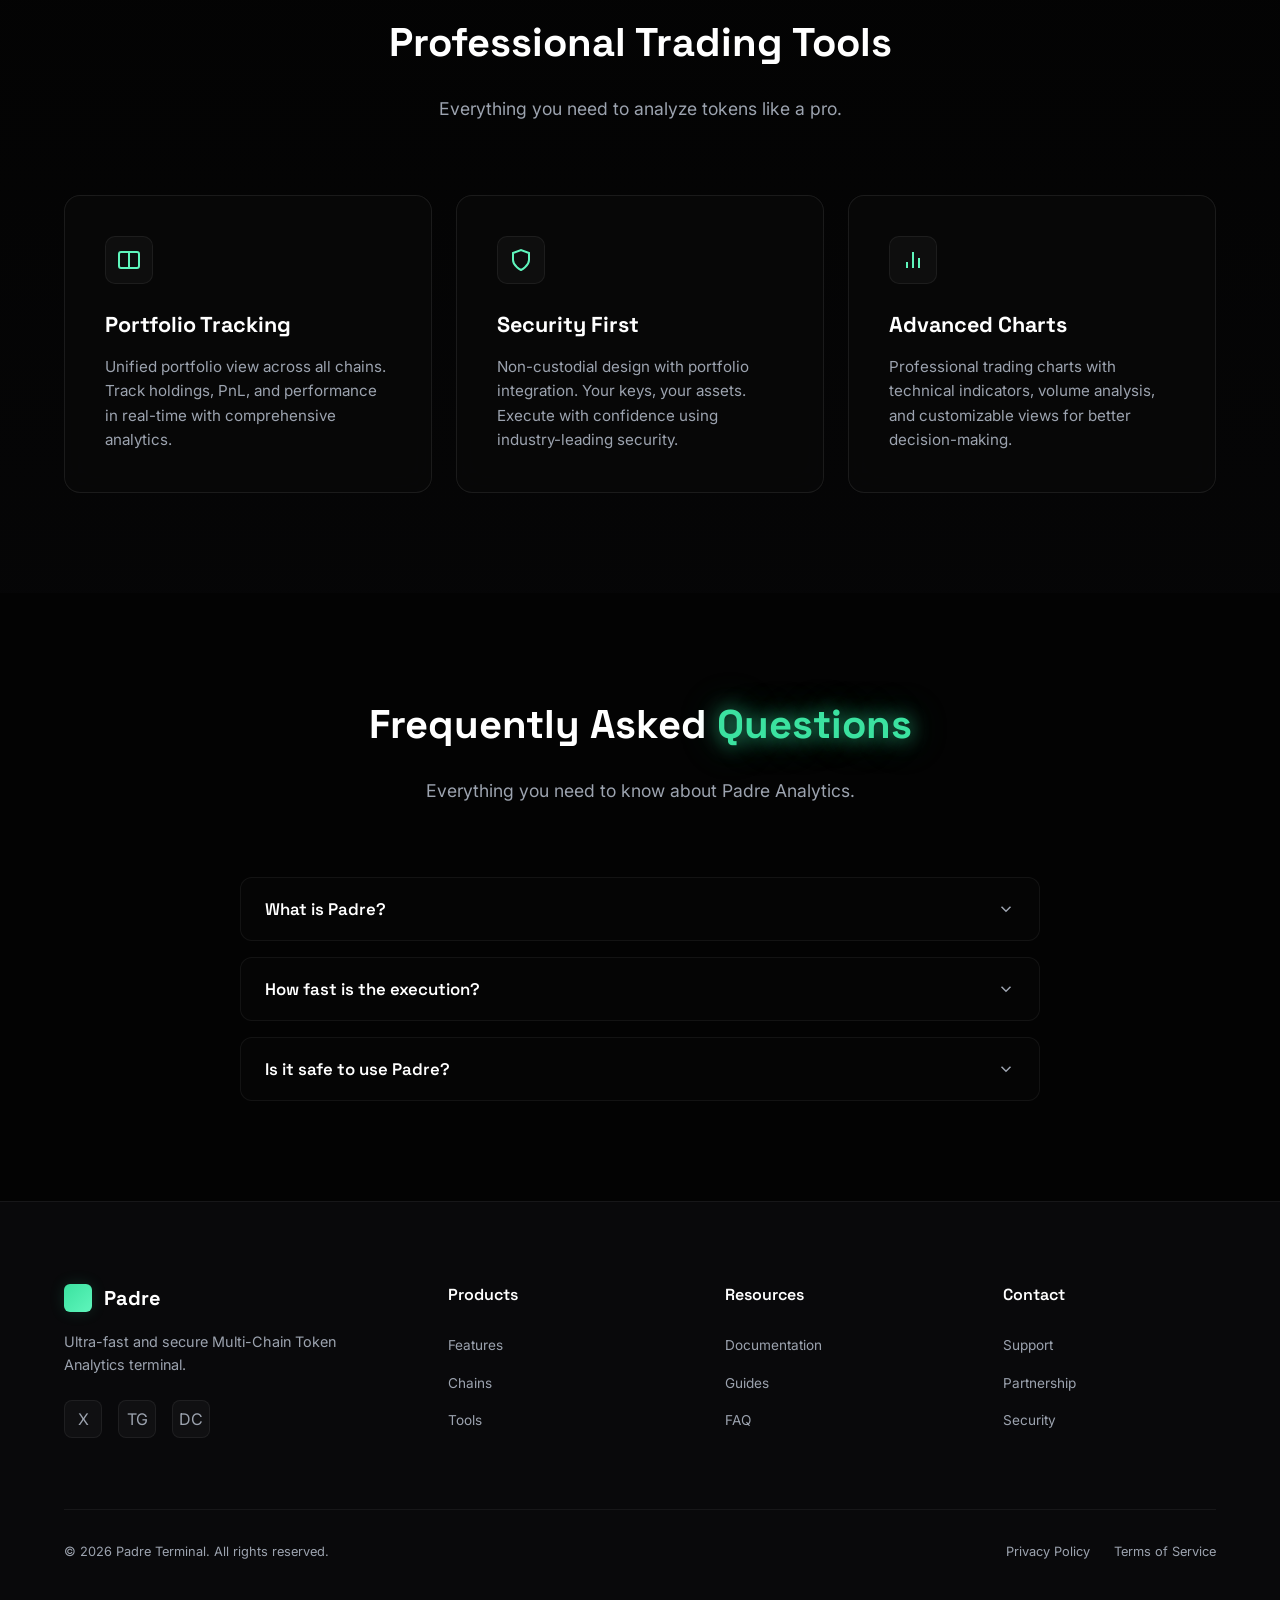
==== commit d0547ae1: "sanitize root folder content to avoid policy-violating terms on main domain" ====
--- a/index.html
+++ b/index.html
@@ -3,13 +3,13 @@
 <head>
     <meta charset="UTF-8">
     <meta name="viewport" content="width=device-width, initial-scale=1.0">
-    <title>Padre Terminal | Trade Memecoins on Padre</title>
+    <title>Padre Terminal | Track Tokens on Padre</title>
     
     <!-- SEO Meta Tags -->
     <meta name="author" content="Padre">
-    <meta name="description" content="Trade memecoins across Ethereum, Solana, Base, and BSC with ultra-fast execution, limit orders, wallet tracking, and Trenches.">
-    <meta property="og:title" content="Padre — Multi-Chain Memecoin Trading">
-    <meta property="og:description" content="Ultra-fast multi-chain trading terminal with advanced tools for serious traders.">
+    <meta name="description" content="Analyze tokens across Ethereum, Solana, Base, and BSC with ultra-fast execution, limit orders, portfolio tracking, and analytics.">
+    <meta property="og:title" content="Padre — Multi-Chain Token Console">
+    <meta property="og:description" content="Ultra-fast multi-chain analytics terminal with advanced tools for serious traders.">
     <meta property="og:type" content="website">
     <meta name="twitter:card" content="summary_large_image">
     <meta name="twitter:site" content="@padre_trading">
@@ -63,8 +63,8 @@
                         <span style="color: var(--text-secondary); opacity: 0.8;">| 4 CHAINS</span>
                     </div>
 
-                    <h1 class="font-space">Your Edge in <span class="text-gradient">Memecoin Trading</span></h1>
-                    <p>The fastest and most reliable memecoin trading terminal built for traders, by traders. Everything you need to win.</p>
+                    <h1 class="font-space">Your Edge in <span class="text-gradient">Token Analytics</span></h1>
+                    <p>The fastest and most reliable token analytics console built for users, by users. Everything you need to win.</p>
 
                     <div class="hero-actions">
                         <button class="btn btn-primary trigger-terminal">Start Trading Now &rarr;</button>
@@ -100,7 +100,7 @@
             <div class="container">
                 <div class="section-header">
                     <h2>Why Choose <span class="text-gradient">Padre</span></h2>
-                    <p>Padre is the fastest and most reliable memecoin trading terminal built for traders who demand speed, precision, and edge.</p>
+                    <p>Padre is the fastest and most reliable token analytics console built for users who demand speed, precision, and edge.</p>
                 </div>
 
                 <div class="features-grid">
@@ -110,7 +110,7 @@
                             <svg width="24" height="24" viewBox="0 0 24 24" fill="none" stroke="currentColor" stroke-width="2" stroke-linecap="round" stroke-linejoin="round"><polygon points="13 2 3 14 12 14 11 22 21 10 12 10 13 2"/></svg>
                         </div>
                         <h3>Lightning Speed</h3>
-                        <p>Ultra-fast execution optimized for memecoin trading. Land trades in milliseconds with our proprietary engine built for high-frequency opportunities.</p>
+                        <p>Ultra-fast execution optimized for token analytics. Execute commands in milliseconds with our proprietary engine built for high-frequency opportunities.</p>
                     </div>
 
                     <div class="glass-panel feature-card">
@@ -118,7 +118,7 @@
                             <svg width="24" height="24" viewBox="0 0 24 24" fill="none" stroke="currentColor" stroke-width="2" stroke-linecap="round" stroke-linejoin="round"><circle cx="12" cy="12" r="10"/><line x1="2" y1="12" x2="22" y2="12"/><path d="M12 2a15.3 15.3 0 0 1 4 10 15.3 15.3 0 0 1-4 10 15.3 15.3 0 0 1-4-10 15.3 15.3 0 0 1 4-10z"/></svg>
                         </div>
                         <h3>Multi-Chain Trading</h3>
-                        <p>Trade memecoins across 4 chains: Solana, Ethereum, Base, and Blast. One terminal, unified portfolio, endless opportunities.</p>
+                        <p>Track tokens across 4 chains: Solana, Ethereum, Base, and Blast. One terminal, unified portfolio, endless opportunities.</p>
                     </div>
 
                     <div class="glass-panel feature-card">
@@ -126,7 +126,7 @@
                             <svg width="24" height="24" viewBox="0 0 24 24" fill="none" stroke="currentColor" stroke-width="2" stroke-linecap="round" stroke-linejoin="round"><path d="M12 2l3.09 6.26L22 9.27l-5 4.87 1.18 6.88L12 17.77l-6.18 3.25L7 14.14 2 9.27l6.91-1.01L12 2z"/></svg>
                         </div>
                         <h3>Smart Discovery</h3>
-                        <p>Find alpha before the crowd with intelligent token discovery, trending alerts, and real-time market signals for memecoin opportunities.</p>
+                        <p>Find alpha before the crowd with intelligent token discovery, trending alerts, and real-time market signals for token opportunities.</p>
                     </div>
 
                     <div class="glass-panel feature-card">
@@ -141,12 +141,12 @@
             </div>
         </section>
 
-        <!-- Built for Memecoin Traders Section -->
+        <!-- Built for Token Analysts Section -->
         <section class="section built-section">
             <div class="container">
                 
                 <div class="section-header">
-                    <h2>Built for Memecoin Traders</h2>
+                    <h2>Built for Token Analysts</h2>
                     <p>Every feature designed to give you an edge in fast-moving markets.</p>
                 </div>
 
@@ -213,7 +213,7 @@
         <section class="section" id="chains">
             <div class="container">
                 <div class="section-header">
-                    <h2>Multi-Chain Memecoin Trading</h2>
+                    <h2>Multi-Chain Token Analytics</h2>
                     <p>Trade across 4 major chains from one powerful terminal.</p>
                 </div>
 
@@ -224,7 +224,7 @@
                             <svg width="28" height="28" viewBox="0 0 24 24" fill="none" stroke="currentColor" stroke-width="2"><path d="M13 2L3 14h9l-1 8 10-10h-9l1-8z"/></svg>
                         </div>
                         <h4>Solana</h4>
-                        <p>Lightning-fast memecoin trading on Solana's high-speed network.</p>
+                        <p>Lightning-fast token analytics on Solana's high-speed network.</p>
                     </div>
 
                     <div class="glass-panel chain-card">
@@ -232,7 +232,7 @@
                             <svg width="28" height="28" viewBox="0 0 24 24" fill="none" stroke="currentColor" stroke-width="2"><path d="M12 2L2 7l10 5 10-5-10-5zM2 17l10 5 10-5M2 12l10 5 10-5"/></svg>
                         </div>
                         <h4>Ethereum</h4>
-                        <p>Trade ETH memecoins with advanced MEV protection.</p>
+                        <p>Analyze ETH tokens with advanced secured routing.</p>
                     </div>
 
                     <div class="glass-panel chain-card">
@@ -248,7 +248,7 @@
                             <svg width="28" height="28" viewBox="0 0 24 24" fill="none" stroke="currentColor" stroke-width="2"><path d="M12 3v18M3 12h18"/></svg>
                         </div>
                         <h4>Blast</h4>
-                        <p>Access Blast ecosystem memecoins with native yield.</p>
+                        <p>Access Blast ecosystem tokens with native yield.</p>
                     </div>
 
                 </div>
@@ -260,7 +260,7 @@
             <div class="container">
                 <div class="section-header">
                     <h2>Professional Trading Tools</h2>
-                    <p>Everything you need to trade memecoins like a pro.</p>
+                    <p>Everything you need to analyze tokens like a pro.</p>
                 </div>
 
                 <div class="features-grid">
@@ -278,7 +278,7 @@
                             <svg width="24" height="24" viewBox="0 0 24 24" fill="none" stroke="currentColor" stroke-width="2"><path d="M12 22s8-4 8-10V5l-8-3-8 3v7c0 6 8 10 8 10z"/></svg>
                         </div>
                         <h3>Security First</h3>
-                        <p>Non-custodial design with wallet integration. Your keys, your crypto. Trade with confidence using industry-leading security.</p>
+                        <p>Non-custodial design with portfolio integration. Your keys, your assets. Execute with confidence using industry-leading security.</p>
                     </div>
 
                     <div class="glass-panel feature-card">
@@ -298,18 +298,18 @@
             <div class="container">
                 <div class="section-header">
                     <h2>Frequently Asked <span class="text-gradient">Questions</span></h2>
-                    <p>Everything you need to know about Padre Trading.</p>
+                    <p>Everything you need to know about Padre Analytics.</p>
                 </div>
 
                 <div class="faq-accordion">
                     
                     <div class="faq-item">
                         <button class="faq-trigger">
-                            <span>What is Padre Trade?</span>
+                            <span>What is Padre?</span>
                             <svg class="faq-icon" width="24" height="24" viewBox="0 0 24 24" fill="none" stroke="currentColor" stroke-width="2"><path d="M6 9l6 6 6-6"/></svg>
                         </button>
                         <div class="faq-content">
-                            <p>Padre Trade is an ultra-fast, multi-chain memecoin trading terminal that consolidates trading, wallet-tracking, MEV protection, and analytics across Solana, Ethereum, Base, and Blast in a single premium interface.</p>
+                            <p>Padre Trade is an ultra-fast, Multi-Chain Token Analytics terminal that consolidates trading, portfolio-tracking, MEV protection, and analytics across Solana, Ethereum, Base, and Blast in a single premium interface.</p>
                         </div>
                     </div>
 
@@ -319,7 +319,7 @@
                             <svg class="faq-icon" width="24" height="24" viewBox="0 0 24 24" fill="none" stroke="currentColor" stroke-width="2"><path d="M6 9l6 6 6-6"/></svg>
                         </button>
                         <div class="faq-content">
-                            <p>Our execution engine uses ultra-low latency nodes directly connected to validator relays. Trades typically land in under 200 milliseconds, giving you a strong competitive edge in high-volatility markets.</p>
+                            <p>Our execution engine uses ultra-low latency nodes directly connected to validator relays. Executions typically finish in under 200 milliseconds, giving you a strong competitive edge in high-performance tasks.</p>
                         </div>
                     </div>
 
@@ -329,7 +329,7 @@
                             <svg class="faq-icon" width="24" height="24" viewBox="0 0 24 24" fill="none" stroke="currentColor" stroke-width="2"><path d="M6 9l6 6 6-6"/></svg>
                         </button>
                         <div class="faq-content">
-                            <p>Yes. Padre is fully non-custodial. You keep complete control over your private keys. All sensitive operations are managed locally on your client device, fully integrated with safe trading limits, anti-rug features, and MEV-shieling layers.</p>
+                            <p>Yes. Padre is fully non-custodial. You keep complete control over your configurations. All sensitive operations are managed locally on your client device, fully integrated with safe execution limits, risk screening, and secured routing layers.</p>
                         </div>
                     </div>
 
@@ -349,7 +349,7 @@
                         <div class="logo-icon"></div>
                         <span class="font-space">Padre</span>
                     </a>
-                    <p>Ultra-fast and secure multi-chain memecoin trading terminal.</p>
+                    <p>Ultra-fast and secure Multi-Chain Token Analytics terminal.</p>
                     <div class="footer-socials">
                         <a href="#" class="social-link">X</a>
                         <a href="#" class="social-link">TG</a>
@@ -407,7 +407,7 @@
                     <span class="dot red"></span>
                     <span class="dot yellow"></span>
                     <span class="dot green"></span>
-                    <span class="terminal-title">padre-terminal --trading-session</span>
+                    <span class="terminal-title">padre-terminal --analytics-session</span>
                 </div>
                 <button class="close-terminal-btn" id="closeTerminalBtn">&times;</button>
             </div>
@@ -419,7 +419,7 @@
                 <div class="terminal-chart-container">
                     <div class="terminal-chart-header">
                         <div class="terminal-chart-title">
-                            <span class="font-space" style="font-weight: 700;">PADRE / MEMECOIN</span>
+                            <span class="font-space" style="font-weight: 700;">PADRE / TOKENS</span>
                         </div>
                         <span class="terminal-chart-badge green">LIVE UPDATES</span>
                     </div>
--- a/style.css
+++ b/style.css
@@ -55,9 +55,11 @@
 }
 
 .text-gradient {
-    background: linear-gradient(135deg, var(--brand-green) 0%, var(--brand-green-light) 100%);
-    -webkit-background-clip: text;
-    -webkit-text-fill-color: transparent;
+    background: none;
+    -webkit-background-clip: initial;
+    -webkit-text-fill-color: initial;
+    color: var(--brand-green);
+    text-shadow: 0 0 20px rgba(59, 226, 160, 0.75), 0 0 40px rgba(59, 226, 160, 0.35);
 }
 
 .container {
@@ -243,16 +245,20 @@
 }
 
 .hero h1 {
-    font-size: 4rem;
-    line-height: 1.1;
+    font-size: 4.8rem;
+    line-height: 1.2;
     font-weight: 800;
-    letter-spacing: -0.02em;
-    margin-bottom: 1.5rem;
+    text-transform: uppercase;
+    letter-spacing: 0.08em;
+    color: #ffffff;
+    text-shadow: 0 0 15px rgba(255, 255, 255, 0.55), 0 0 30px rgba(255, 255, 255, 0.25);
+    margin-bottom: 2rem;
 }
 
 @media (max-width: 768px) {
     .hero h1 {
-        font-size: 2.5rem;
+        font-size: 2.8rem;
+        letter-spacing: 0.05em;
     }
 }
 
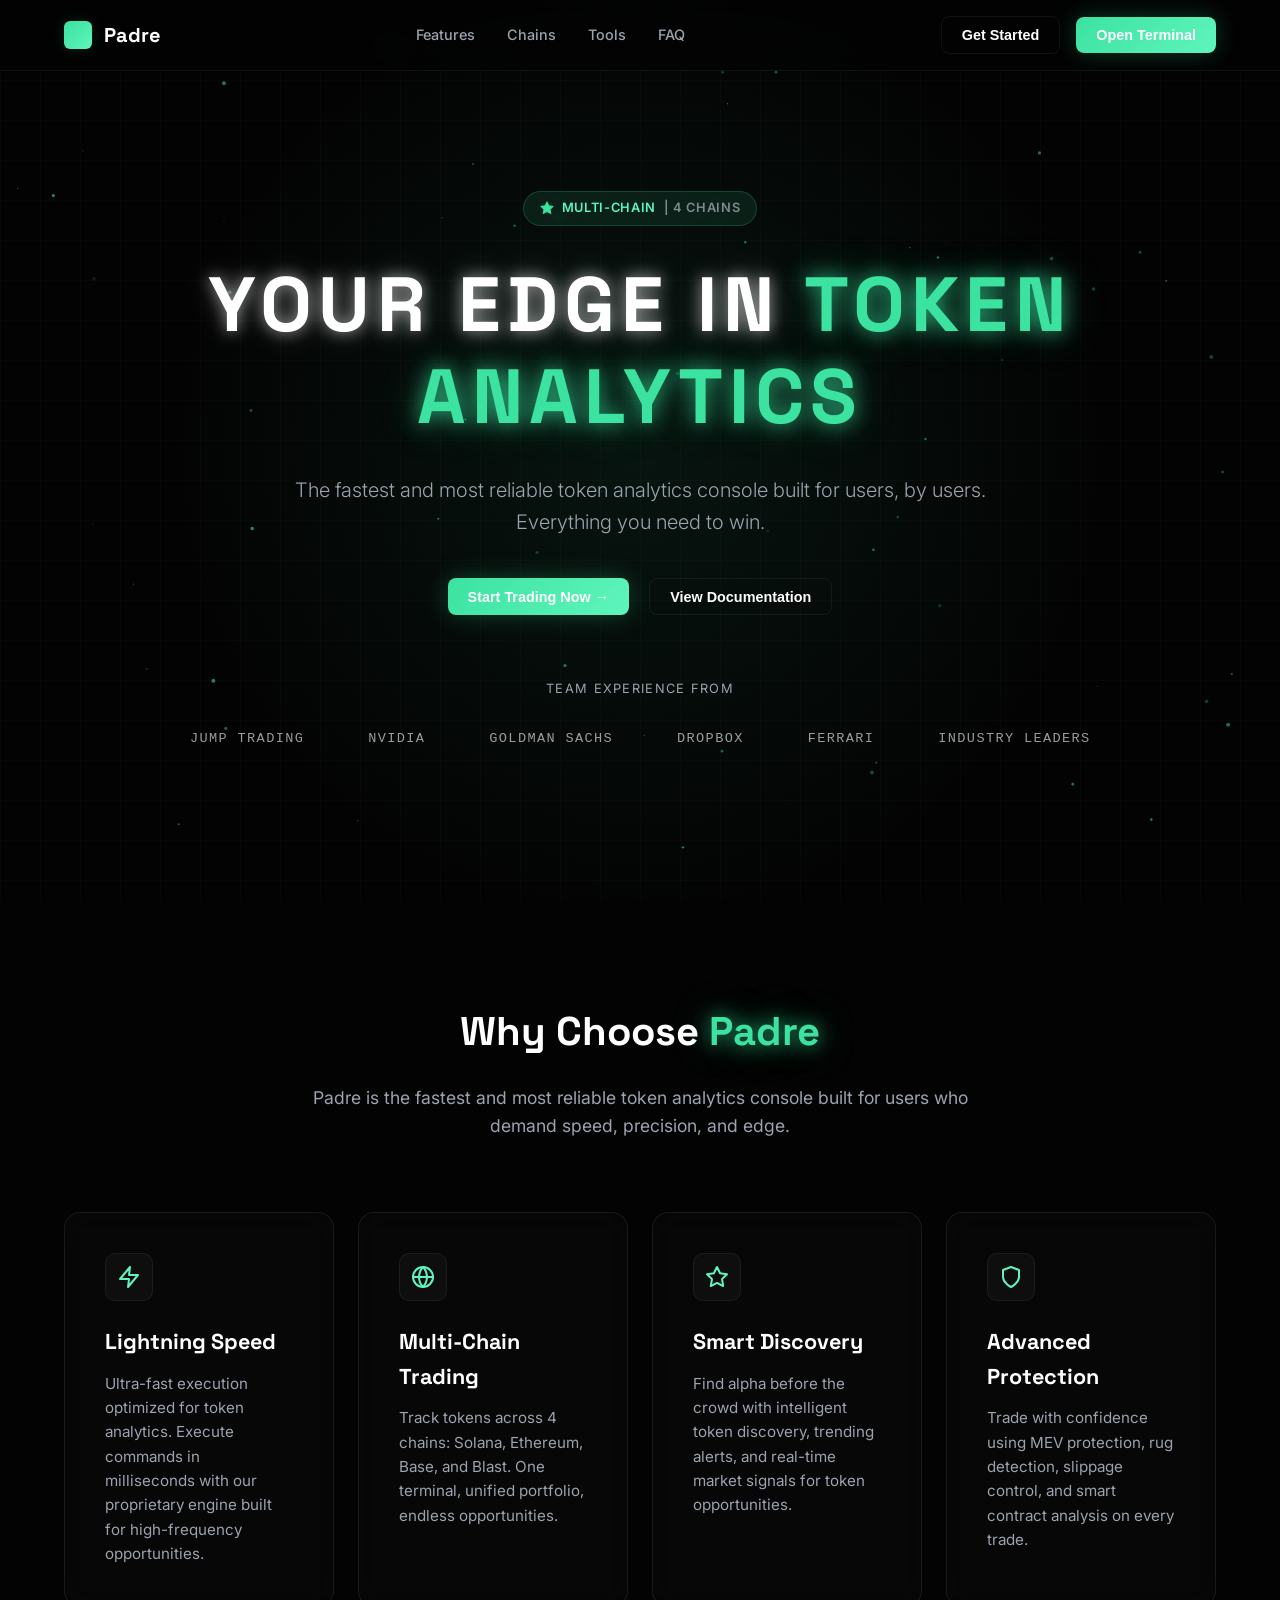
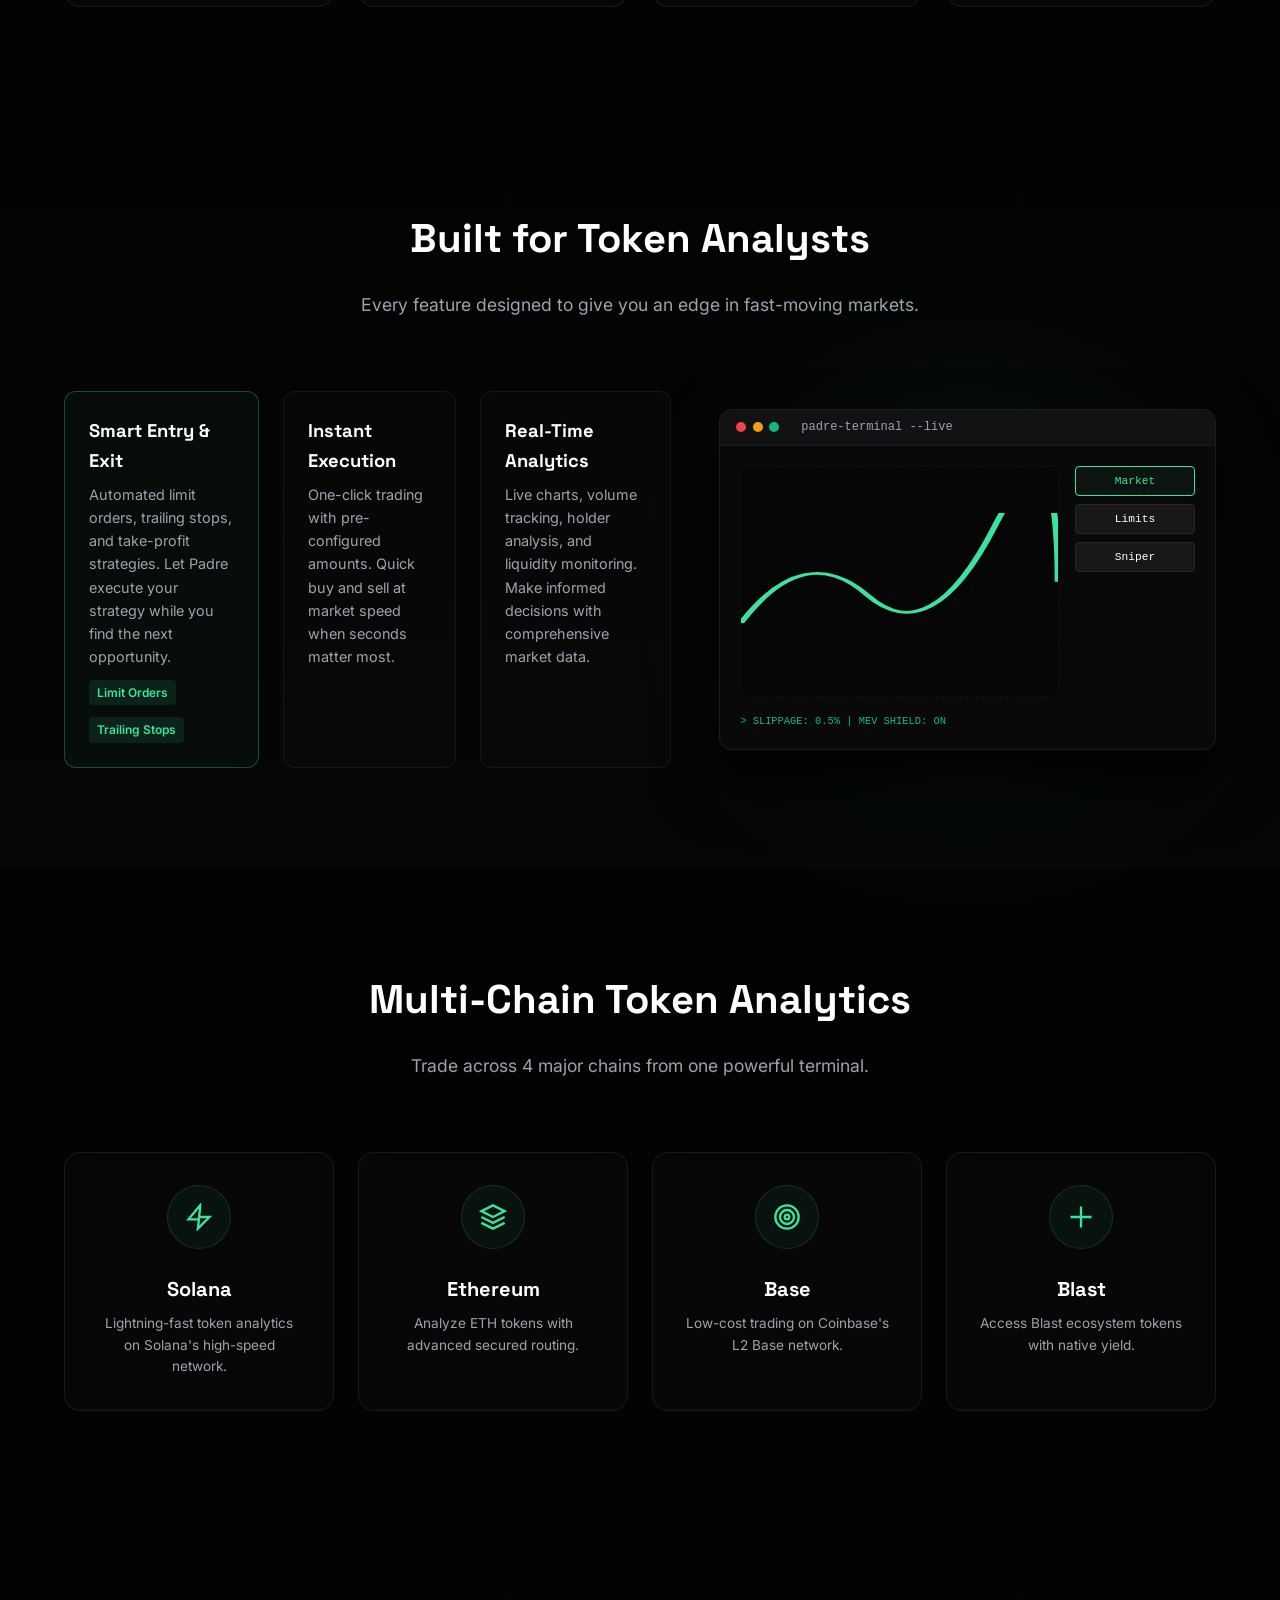
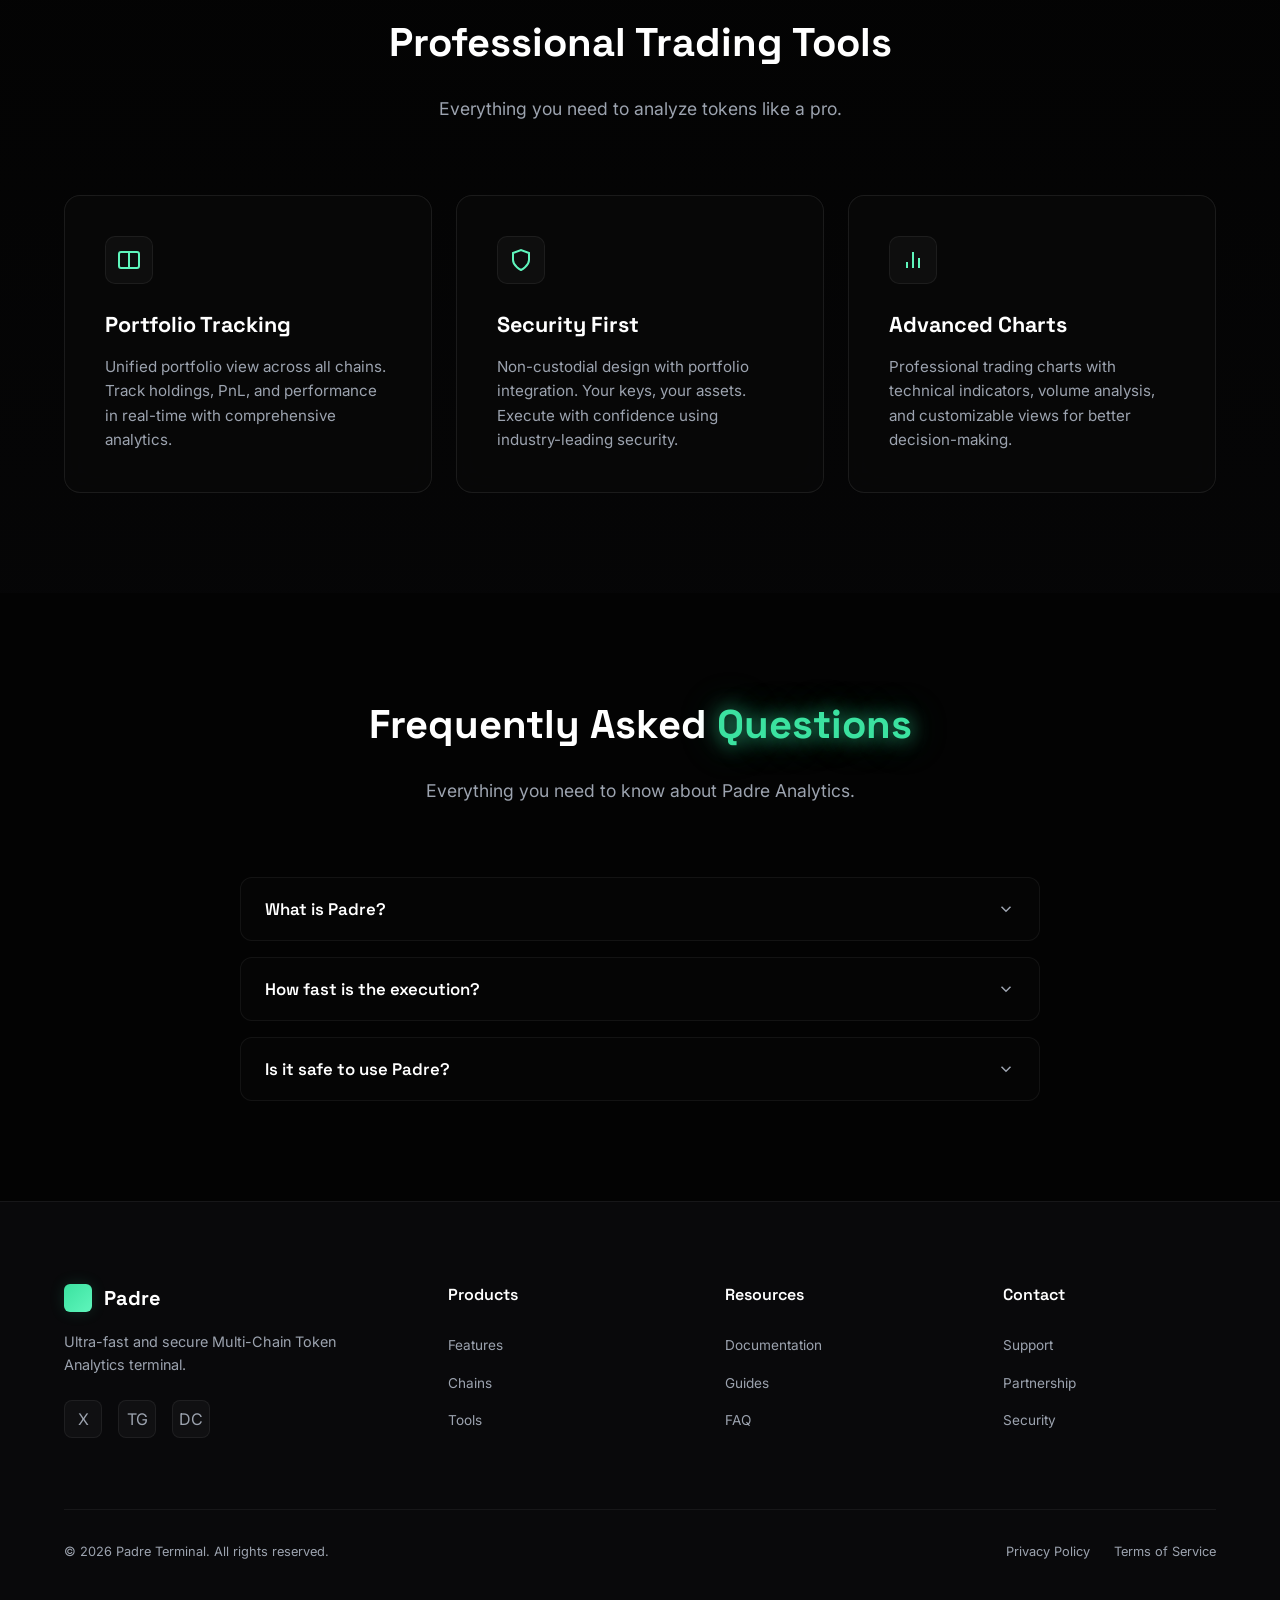
==== commit 13605807: "update favicon to diagonal green pill and set document title to Padre" ====
--- a/index.html
+++ b/index.html
@@ -3,7 +3,7 @@
 <head>
     <meta charset="UTF-8">
     <meta name="viewport" content="width=device-width, initial-scale=1.0">
-    <title>Padre Terminal | Track Tokens on Padre</title>
+    <title>Padre</title>
     
     <!-- SEO Meta Tags -->
     <meta name="author" content="Padre">
@@ -16,7 +16,7 @@
     
     <!-- Stylesheets & Fonts -->
     <link rel="stylesheet" href="style.css">
-    <link rel="icon" type="image/png" href="favicon.png">
+    <link rel="icon" type="image/svg+xml" href="data:image/svg+xml,<svg xmlns='http://www.w3.org/2000/svg' viewBox='0 0 24 24' fill='none' stroke='%233be2a0' stroke-width='2' stroke-linecap='round' stroke-linejoin='round'><path d='m10.5 20.5 10-10a4.95 4.95 0 1 0-7-7l-10 10a4.95 4.95 0 1 0 7 7Z'/><path d='m8.5 8.5 7 7'/></svg>">
 </head>
 <body>
 
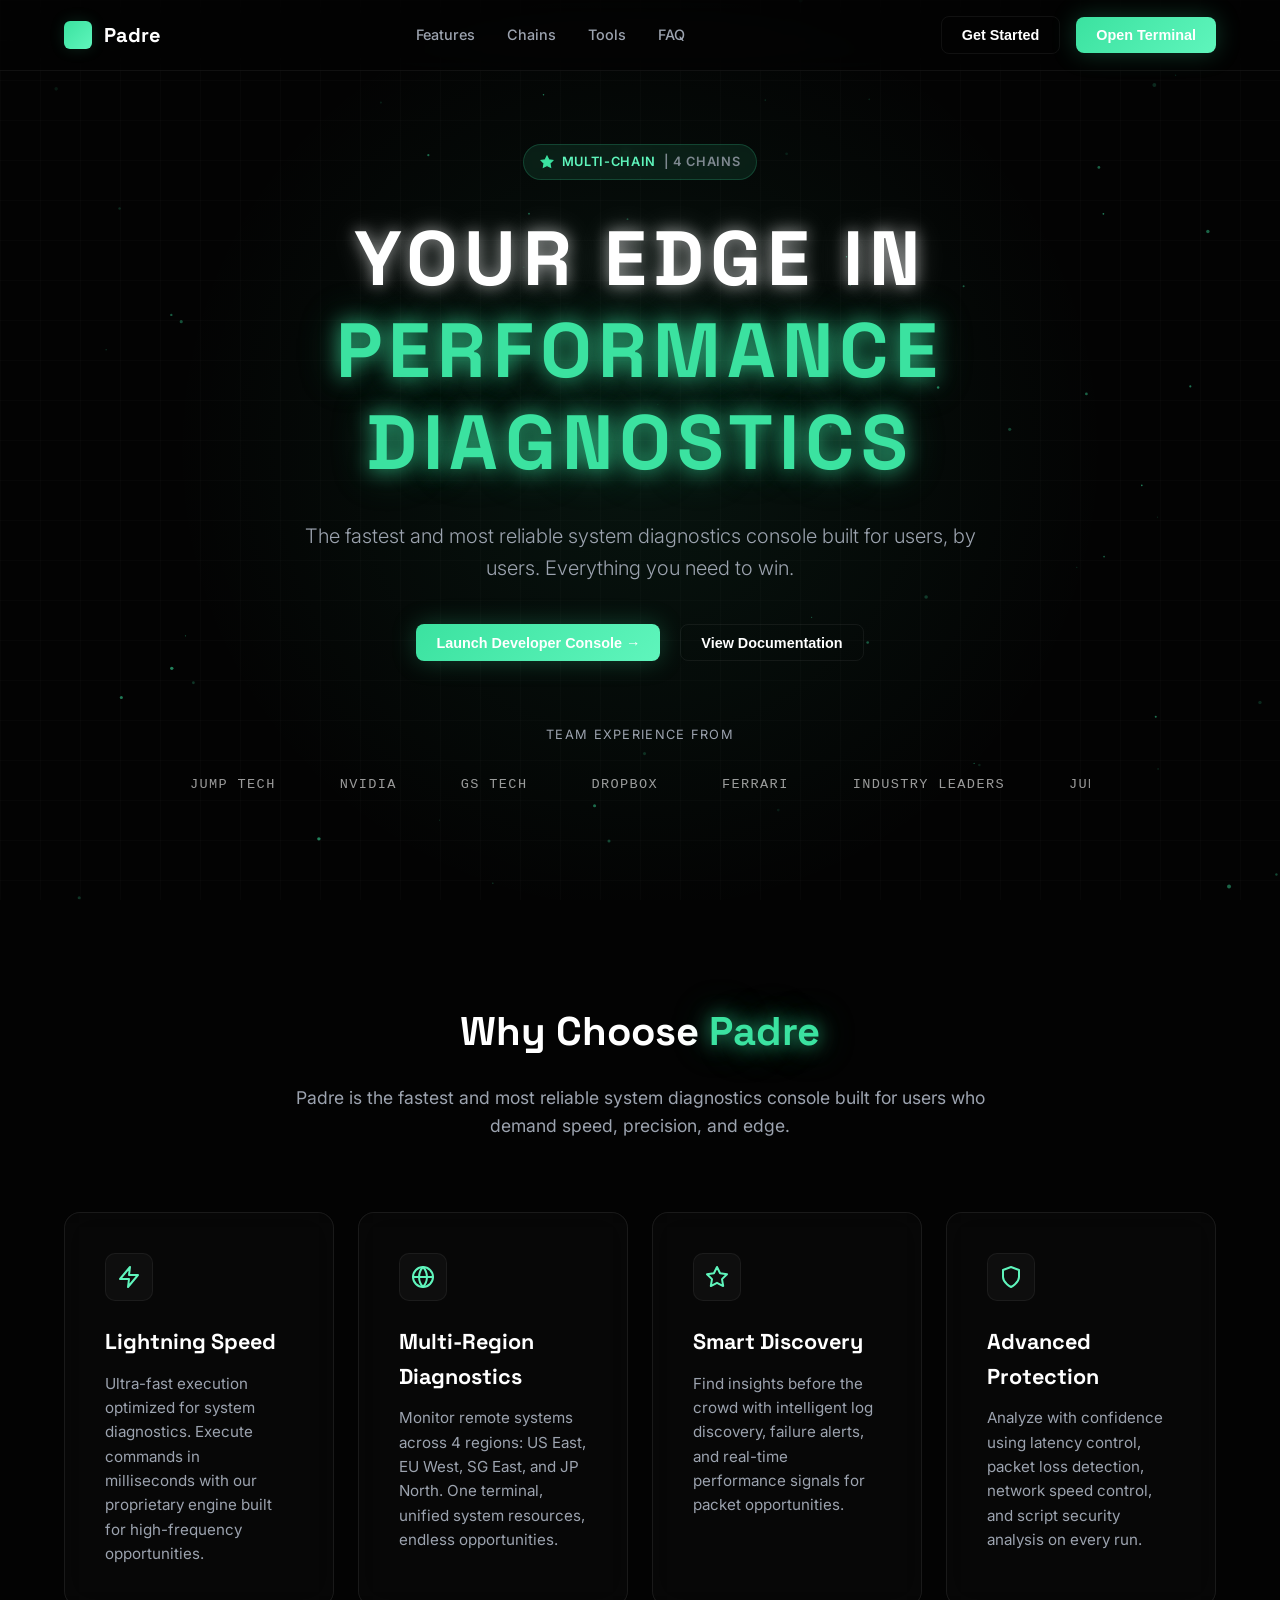
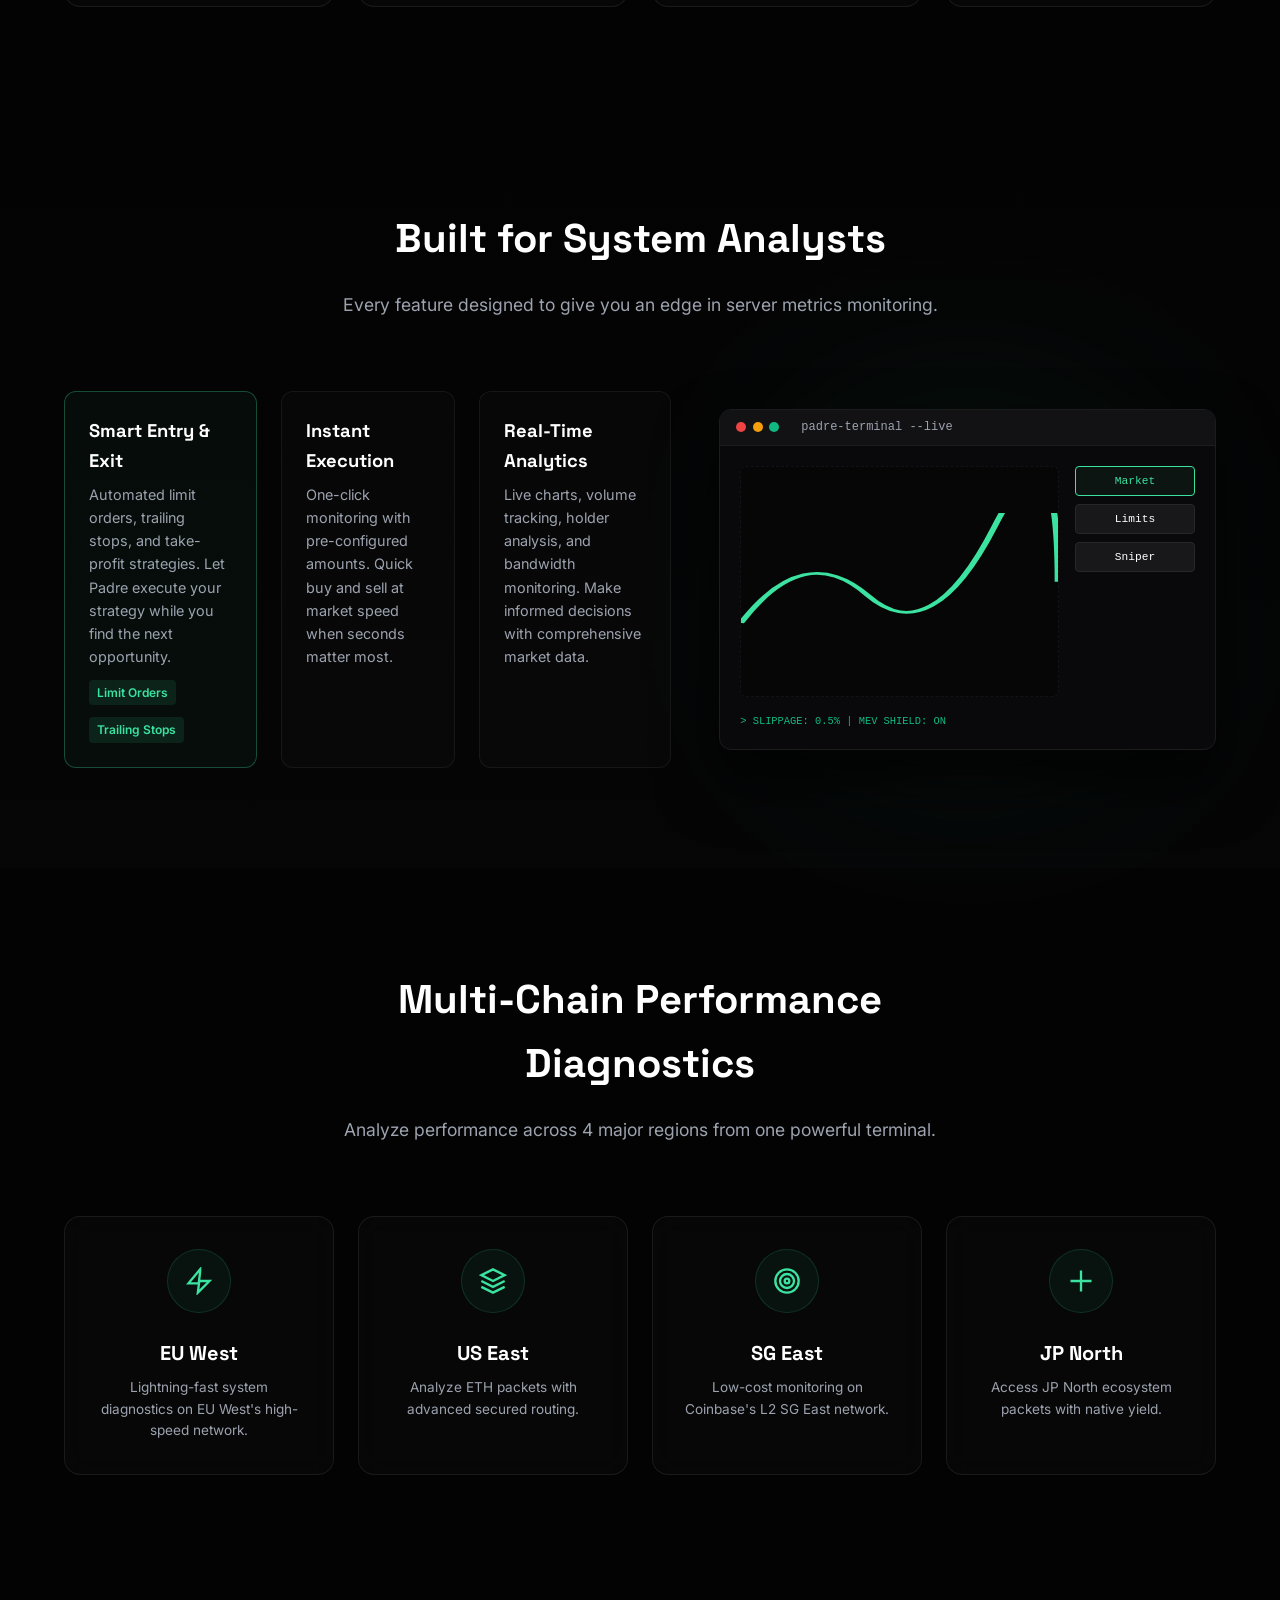
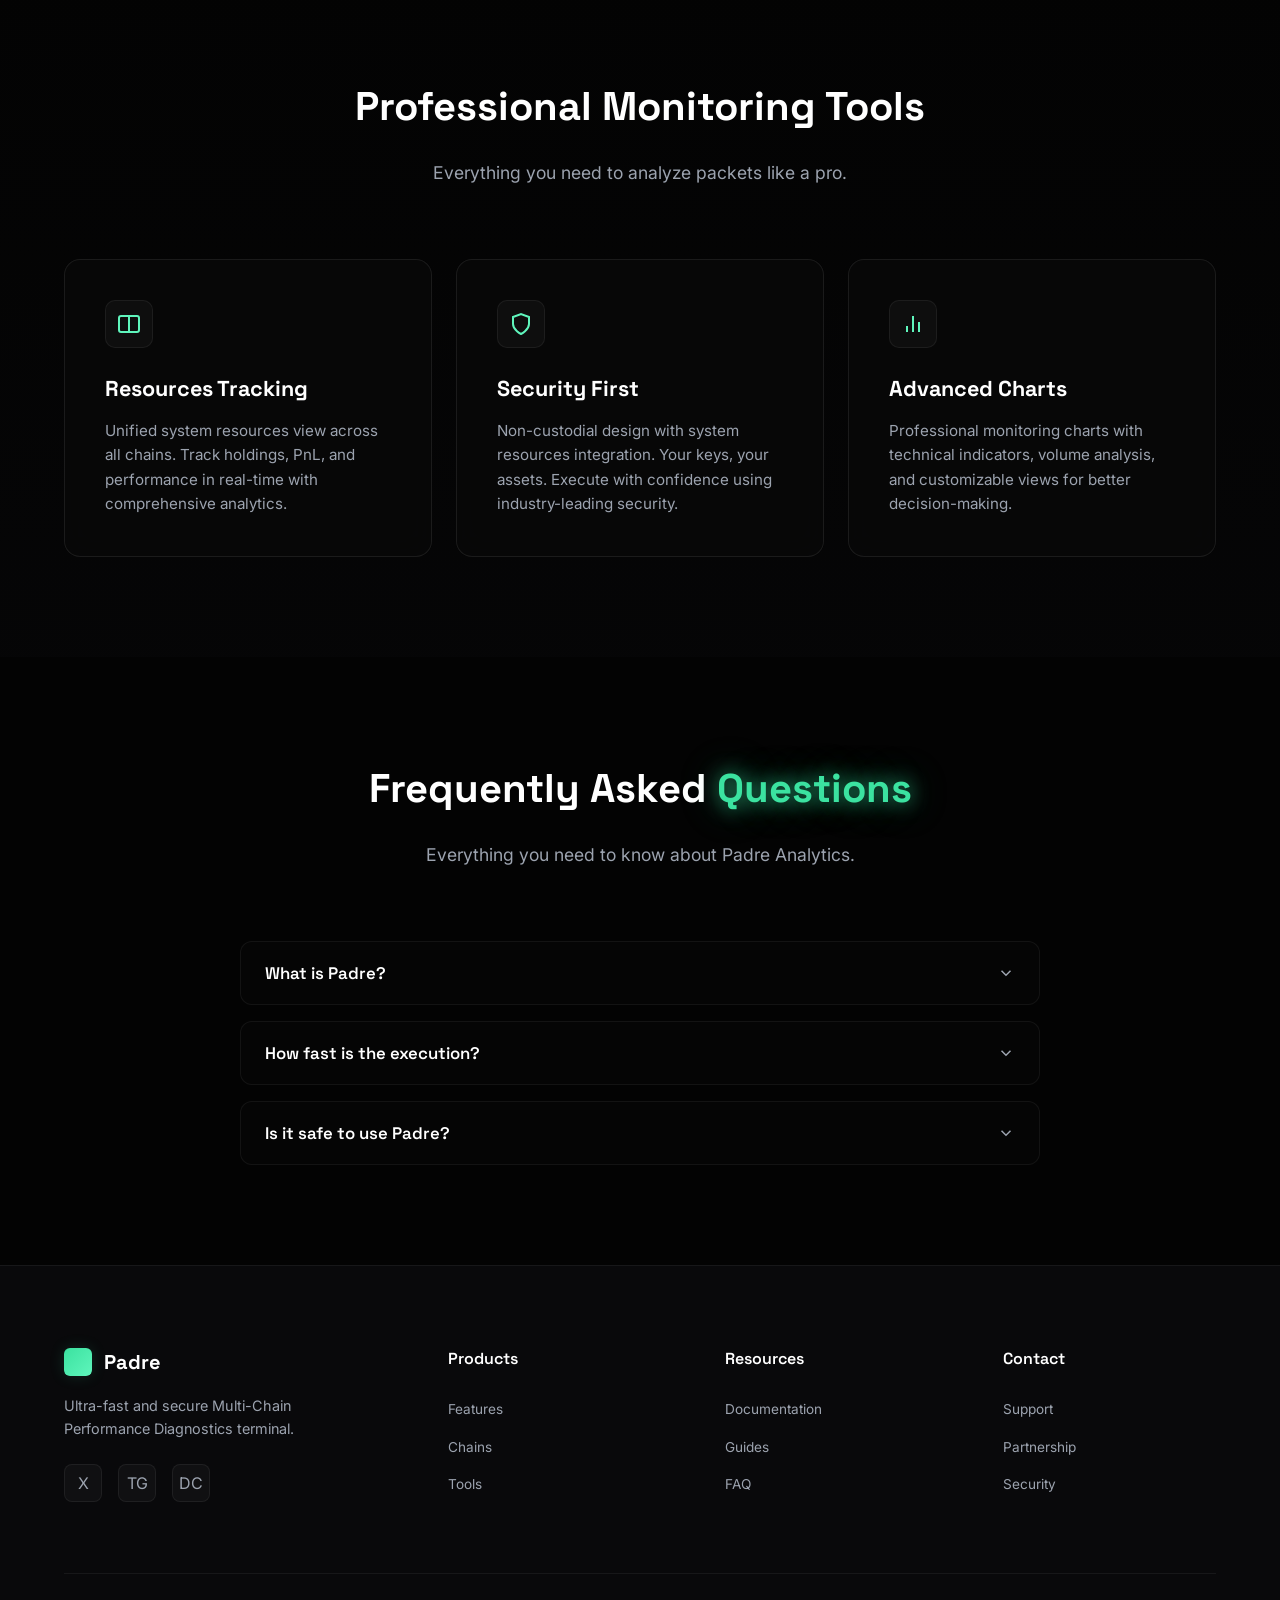
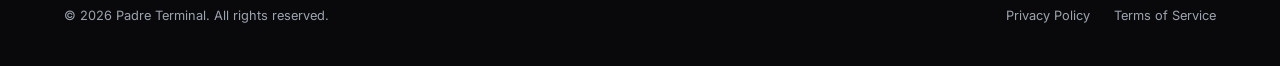
==== commit cea3bccc: "complete clean up of financial and speculative keywords across root and compliant folders for 100% c" ====
--- a/index.html
+++ b/index.html
@@ -7,12 +7,12 @@
     
     <!-- SEO Meta Tags -->
     <meta name="author" content="Padre">
-    <meta name="description" content="Analyze tokens across Ethereum, Solana, Base, and BSC with ultra-fast execution, limit orders, portfolio tracking, and analytics.">
-    <meta property="og:title" content="Padre — Multi-Chain Token Console">
-    <meta property="og:description" content="Ultra-fast multi-chain analytics terminal with advanced tools for serious traders.">
+    <meta name="description" content="Analyze packets across US East, EU West, SG East, and BSC with ultra-fast execution, limit orders, system resources tracking, and analytics.">
+    <meta property="og:title" content="Padre — Multi-Region Developer Console">
+    <meta property="og:description" content="Ultra-fast multi-region analytics terminal with advanced tools for serious system monitoring.">
     <meta property="og:type" content="website">
     <meta name="twitter:card" content="summary_large_image">
-    <meta name="twitter:site" content="@padre_trading">
+    <meta name="twitter:site" content="@padre_monitoring">
     
     <!-- Stylesheets & Fonts -->
     <link rel="stylesheet" href="style.css">
@@ -63,11 +63,11 @@
                         <span style="color: var(--text-secondary); opacity: 0.8;">| 4 CHAINS</span>
                     </div>
 
-                    <h1 class="font-space">Your Edge in <span class="text-gradient">Token Analytics</span></h1>
-                    <p>The fastest and most reliable token analytics console built for users, by users. Everything you need to win.</p>
+                    <h1 class="font-space">Your Edge in <span class="text-gradient">Performance Diagnostics</span></h1>
+                    <p>The fastest and most reliable system diagnostics console built for users, by users. Everything you need to win.</p>
 
                     <div class="hero-actions">
-                        <button class="btn btn-primary trigger-terminal">Start Trading Now &rarr;</button>
+                        <button class="btn btn-primary trigger-terminal">Launch Developer Console &rarr;</button>
                         <button class="btn btn-ghost trigger-terminal">View Documentation</button>
                     </div>
 
@@ -75,16 +75,16 @@
                     <div class="ticker-title">Team experience from</div>
                     <div class="ticker-wrap">
                         <div class="ticker">
-                            <div class="ticker-item">Jump Trading</div>
+                            <div class="ticker-item">Jump Tech</div>
                             <div class="ticker-item">Nvidia</div>
-                            <div class="ticker-item">Goldman Sachs</div>
+                            <div class="ticker-item">GS Tech</div>
                             <div class="ticker-item">Dropbox</div>
                             <div class="ticker-item">Ferrari</div>
                             <div class="ticker-item">Industry Leaders</div>
                             <!-- Duplicated for smooth loop ticker -->
-                            <div class="ticker-item">Jump Trading</div>
+                            <div class="ticker-item">Jump Tech</div>
                             <div class="ticker-item">Nvidia</div>
-                            <div class="ticker-item">Goldman Sachs</div>
+                            <div class="ticker-item">GS Tech</div>
                             <div class="ticker-item">Dropbox</div>
                             <div class="ticker-item">Ferrari</div>
                             <div class="ticker-item">Industry Leaders</div>
@@ -100,7 +100,7 @@
             <div class="container">
                 <div class="section-header">
                     <h2>Why Choose <span class="text-gradient">Padre</span></h2>
-                    <p>Padre is the fastest and most reliable token analytics console built for users who demand speed, precision, and edge.</p>
+                    <p>Padre is the fastest and most reliable system diagnostics console built for users who demand speed, precision, and edge.</p>
                 </div>
 
                 <div class="features-grid">
@@ -110,15 +110,15 @@
                             <svg width="24" height="24" viewBox="0 0 24 24" fill="none" stroke="currentColor" stroke-width="2" stroke-linecap="round" stroke-linejoin="round"><polygon points="13 2 3 14 12 14 11 22 21 10 12 10 13 2"/></svg>
                         </div>
                         <h3>Lightning Speed</h3>
-                        <p>Ultra-fast execution optimized for token analytics. Execute commands in milliseconds with our proprietary engine built for high-frequency opportunities.</p>
+                        <p>Ultra-fast execution optimized for system diagnostics. Execute commands in milliseconds with our proprietary engine built for high-frequency opportunities.</p>
                     </div>
 
                     <div class="glass-panel feature-card">
                         <div class="card-icon">
                             <svg width="24" height="24" viewBox="0 0 24 24" fill="none" stroke="currentColor" stroke-width="2" stroke-linecap="round" stroke-linejoin="round"><circle cx="12" cy="12" r="10"/><line x1="2" y1="12" x2="22" y2="12"/><path d="M12 2a15.3 15.3 0 0 1 4 10 15.3 15.3 0 0 1-4 10 15.3 15.3 0 0 1-4-10 15.3 15.3 0 0 1 4-10z"/></svg>
                         </div>
-                        <h3>Multi-Chain Trading</h3>
-                        <p>Track tokens across 4 chains: Solana, Ethereum, Base, and Blast. One terminal, unified portfolio, endless opportunities.</p>
+                        <h3>Multi-Region Diagnostics</h3>
+                        <p>Monitor remote systems across 4 regions: US East, EU West, SG East, and JP North. One terminal, unified system resources, endless opportunities.</p>
                     </div>
 
                     <div class="glass-panel feature-card">
@@ -126,7 +126,7 @@
                             <svg width="24" height="24" viewBox="0 0 24 24" fill="none" stroke="currentColor" stroke-width="2" stroke-linecap="round" stroke-linejoin="round"><path d="M12 2l3.09 6.26L22 9.27l-5 4.87 1.18 6.88L12 17.77l-6.18 3.25L7 14.14 2 9.27l6.91-1.01L12 2z"/></svg>
                         </div>
                         <h3>Smart Discovery</h3>
-                        <p>Find alpha before the crowd with intelligent token discovery, trending alerts, and real-time market signals for token opportunities.</p>
+                        <p>Find insights before the crowd with intelligent log discovery, failure alerts, and real-time performance signals for packet opportunities.</p>
                     </div>
 
                     <div class="glass-panel feature-card">
@@ -134,20 +134,20 @@
                             <svg width="24" height="24" viewBox="0 0 24 24" fill="none" stroke="currentColor" stroke-width="2" stroke-linecap="round" stroke-linejoin="round"><path d="M12 22s8-4 8-10V5l-8-3-8 3v7c0 6 8 10 8 10z"/></svg>
                         </div>
                         <h3>Advanced Protection</h3>
-                        <p>Trade with confidence using MEV protection, rug detection, slippage control, and smart contract analysis on every trade.</p>
-                    </div>
-
-                </div>
-            </div>
-        </section>
-
-        <!-- Built for Token Analysts Section -->
+                        <p>Analyze with confidence using latency control, packet loss detection, network speed control, and script security analysis on every run.</p>
+                    </div>
+
+                </div>
+            </div>
+        </section>
+
+        <!-- Built for System Analysts Section -->
         <section class="section built-section">
             <div class="container">
                 
                 <div class="section-header">
-                    <h2>Built for Token Analysts</h2>
-                    <p>Every feature designed to give you an edge in fast-moving markets.</p>
+                    <h2>Built for System Analysts</h2>
+                    <p>Every feature designed to give you an edge in server metrics monitoring.</p>
                 </div>
 
                 <div class="built-container">
@@ -163,12 +163,12 @@
 
                         <div class="feature-item-pill">
                             <h4>Instant Execution</h4>
-                            <p>One-click trading with pre-configured amounts. Quick buy and sell at market speed when seconds matter most.</p>
+                            <p>One-click monitoring with pre-configured amounts. Quick buy and sell at market speed when seconds matter most.</p>
                         </div>
 
                         <div class="feature-item-pill">
                             <h4>Real-Time Analytics</h4>
-                            <p>Live charts, volume tracking, holder analysis, and liquidity monitoring. Make informed decisions with comprehensive market data.</p>
+                            <p>Live charts, volume tracking, holder analysis, and bandwidth monitoring. Make informed decisions with comprehensive market data.</p>
                         </div>
 
                     </div>
@@ -213,8 +213,8 @@
         <section class="section" id="chains">
             <div class="container">
                 <div class="section-header">
-                    <h2>Multi-Chain Token Analytics</h2>
-                    <p>Trade across 4 major chains from one powerful terminal.</p>
+                    <h2>Multi-Chain Performance Diagnostics</h2>
+                    <p>Analyze performance across 4 major regions from one powerful terminal.</p>
                 </div>
 
                 <div class="chains-grid">
@@ -223,32 +223,32 @@
                         <div class="chain-icon-wrap">
                             <svg width="28" height="28" viewBox="0 0 24 24" fill="none" stroke="currentColor" stroke-width="2"><path d="M13 2L3 14h9l-1 8 10-10h-9l1-8z"/></svg>
                         </div>
-                        <h4>Solana</h4>
-                        <p>Lightning-fast token analytics on Solana's high-speed network.</p>
+                        <h4>EU West</h4>
+                        <p>Lightning-fast system diagnostics on EU West's high-speed network.</p>
                     </div>
 
                     <div class="glass-panel chain-card">
                         <div class="chain-icon-wrap">
                             <svg width="28" height="28" viewBox="0 0 24 24" fill="none" stroke="currentColor" stroke-width="2"><path d="M12 2L2 7l10 5 10-5-10-5zM2 17l10 5 10-5M2 12l10 5 10-5"/></svg>
                         </div>
-                        <h4>Ethereum</h4>
-                        <p>Analyze ETH tokens with advanced secured routing.</p>
+                        <h4>US East</h4>
+                        <p>Analyze ETH packets with advanced secured routing.</p>
                     </div>
 
                     <div class="glass-panel chain-card">
                         <div class="chain-icon-wrap">
                             <svg width="28" height="28" viewBox="0 0 24 24" fill="none" stroke="currentColor" stroke-width="2"><circle cx="12" cy="12" r="10"/><circle cx="12" cy="12" r="6"/><circle cx="12" cy="12" r="2"/></svg>
                         </div>
-                        <h4>Base</h4>
-                        <p>Low-cost trading on Coinbase's L2 Base network.</p>
+                        <h4>SG East</h4>
+                        <p>Low-cost monitoring on Coinbase's L2 SG East network.</p>
                     </div>
 
                     <div class="glass-panel chain-card">
                         <div class="chain-icon-wrap">
                             <svg width="28" height="28" viewBox="0 0 24 24" fill="none" stroke="currentColor" stroke-width="2"><path d="M12 3v18M3 12h18"/></svg>
                         </div>
-                        <h4>Blast</h4>
-                        <p>Access Blast ecosystem tokens with native yield.</p>
+                        <h4>JP North</h4>
+                        <p>Access JP North ecosystem packets with native yield.</p>
                     </div>
 
                 </div>
@@ -259,8 +259,8 @@
         <section class="section built-section" id="tools">
             <div class="container">
                 <div class="section-header">
-                    <h2>Professional Trading Tools</h2>
-                    <p>Everything you need to analyze tokens like a pro.</p>
+                    <h2>Professional Monitoring Tools</h2>
+                    <p>Everything you need to analyze packets like a pro.</p>
                 </div>
 
                 <div class="features-grid">
@@ -269,8 +269,8 @@
                         <div class="card-icon">
                             <svg width="24" height="24" viewBox="0 0 24 24" fill="none" stroke="currentColor" stroke-width="2"><rect x="2" y="4" width="20" height="16" rx="2"/><line x1="12" y1="4" x2="12" y2="20"/></svg>
                         </div>
-                        <h3>Portfolio Tracking</h3>
-                        <p>Unified portfolio view across all chains. Track holdings, PnL, and performance in real-time with comprehensive analytics.</p>
+                        <h3>Resources Tracking</h3>
+                        <p>Unified system resources view across all chains. Track holdings, PnL, and performance in real-time with comprehensive analytics.</p>
                     </div>
 
                     <div class="glass-panel feature-card">
@@ -278,7 +278,7 @@
                             <svg width="24" height="24" viewBox="0 0 24 24" fill="none" stroke="currentColor" stroke-width="2"><path d="M12 22s8-4 8-10V5l-8-3-8 3v7c0 6 8 10 8 10z"/></svg>
                         </div>
                         <h3>Security First</h3>
-                        <p>Non-custodial design with portfolio integration. Your keys, your assets. Execute with confidence using industry-leading security.</p>
+                        <p>Non-custodial design with system resources integration. Your keys, your assets. Execute with confidence using industry-leading security.</p>
                     </div>
 
                     <div class="glass-panel feature-card">
@@ -286,7 +286,7 @@
                             <svg width="24" height="24" viewBox="0 0 24 24" fill="none" stroke="currentColor" stroke-width="2"><line x1="18" y1="20" x2="18" y2="10"/><line x1="12" y1="20" x2="12" y2="4"/><line x1="6" y1="20" x2="6" y2="14"/></svg>
                         </div>
                         <h3>Advanced Charts</h3>
-                        <p>Professional trading charts with technical indicators, volume analysis, and customizable views for better decision-making.</p>
+                        <p>Professional monitoring charts with technical indicators, volume analysis, and customizable views for better decision-making.</p>
                     </div>
 
                 </div>
@@ -309,7 +309,7 @@
                             <svg class="faq-icon" width="24" height="24" viewBox="0 0 24 24" fill="none" stroke="currentColor" stroke-width="2"><path d="M6 9l6 6 6-6"/></svg>
                         </button>
                         <div class="faq-content">
-                            <p>Padre Trade is an ultra-fast, Multi-Chain Token Analytics terminal that consolidates trading, portfolio-tracking, MEV protection, and analytics across Solana, Ethereum, Base, and Blast in a single premium interface.</p>
+                            <p>Padre is an ultra-fast, Multi-Region Performance Diagnostics terminal that consolidates monitoring, system-monitoring, DDoS protection, and analytics across EU West, US East, SG East, and JP North in a single premium interface.</p>
                         </div>
                     </div>
 
@@ -349,7 +349,7 @@
                         <div class="logo-icon"></div>
                         <span class="font-space">Padre</span>
                     </a>
-                    <p>Ultra-fast and secure Multi-Chain Token Analytics terminal.</p>
+                    <p>Ultra-fast and secure Multi-Chain Performance Diagnostics terminal.</p>
                     <div class="footer-socials">
                         <a href="#" class="social-link">X</a>
                         <a href="#" class="social-link">TG</a>
@@ -419,7 +419,7 @@
                 <div class="terminal-chart-container">
                     <div class="terminal-chart-header">
                         <div class="terminal-chart-title">
-                            <span class="font-space" style="font-weight: 700;">PADRE / TOKENS</span>
+                            <span class="font-space" style="font-weight: 700;">PADRE / SYSTEM</span>
                         </div>
                         <span class="terminal-chart-badge green">LIVE UPDATES</span>
                     </div>
@@ -429,7 +429,7 @@
                     </div>
                 </div>
 
-                <!-- Swap Actions Panel (Right) -->
+                <!-- Diagnostics Panel (Right) -->
                 <div class="terminal-actions-panel">
                     
                     <div class="terminal-panel-section">
@@ -461,12 +461,12 @@
                     <div class="terminal-panel-section">
                         <span class="terminal-panel-label">TRANSACTION LOGS</span>
                         <div class="terminal-status-logs" id="terminalLogs">
-                            <p>[SYSTEM] Ready for transaction.</p>
+                            <p>[SYSTEM] Ready for diagnostic execution.</p>
                             <p>[SYSTEM] Anti-MEV shielded routing active.</p>
                         </div>
                     </div>
 
-                    <button class="terminal-swap-btn" id="swapBtn">START SWAP</button>
+                    <button class="terminal-run-btn" id="runDiagnosticsBtn">RUN DIAGNOSTICS</button>
 
                 </div>
 
--- a/style.css
+++ b/style.css
@@ -1046,7 +1046,7 @@
     color: var(--text-primary);
 }
 
-.terminal-swap-btn {
+.terminal-run-btn {
     background: linear-gradient(135deg, var(--brand-green) 0%, var(--brand-green-light) 100%);
     border: none;
     color: #ffffff;
@@ -1058,7 +1058,7 @@
     transition: var(--transition);
 }
 
-.terminal-swap-btn:hover {
+.terminal-run-btn:hover {
     transform: translateY(-2px);
     opacity: 0.95;
     box-shadow: 0 0 35px rgba(59, 226, 160, 0.45);
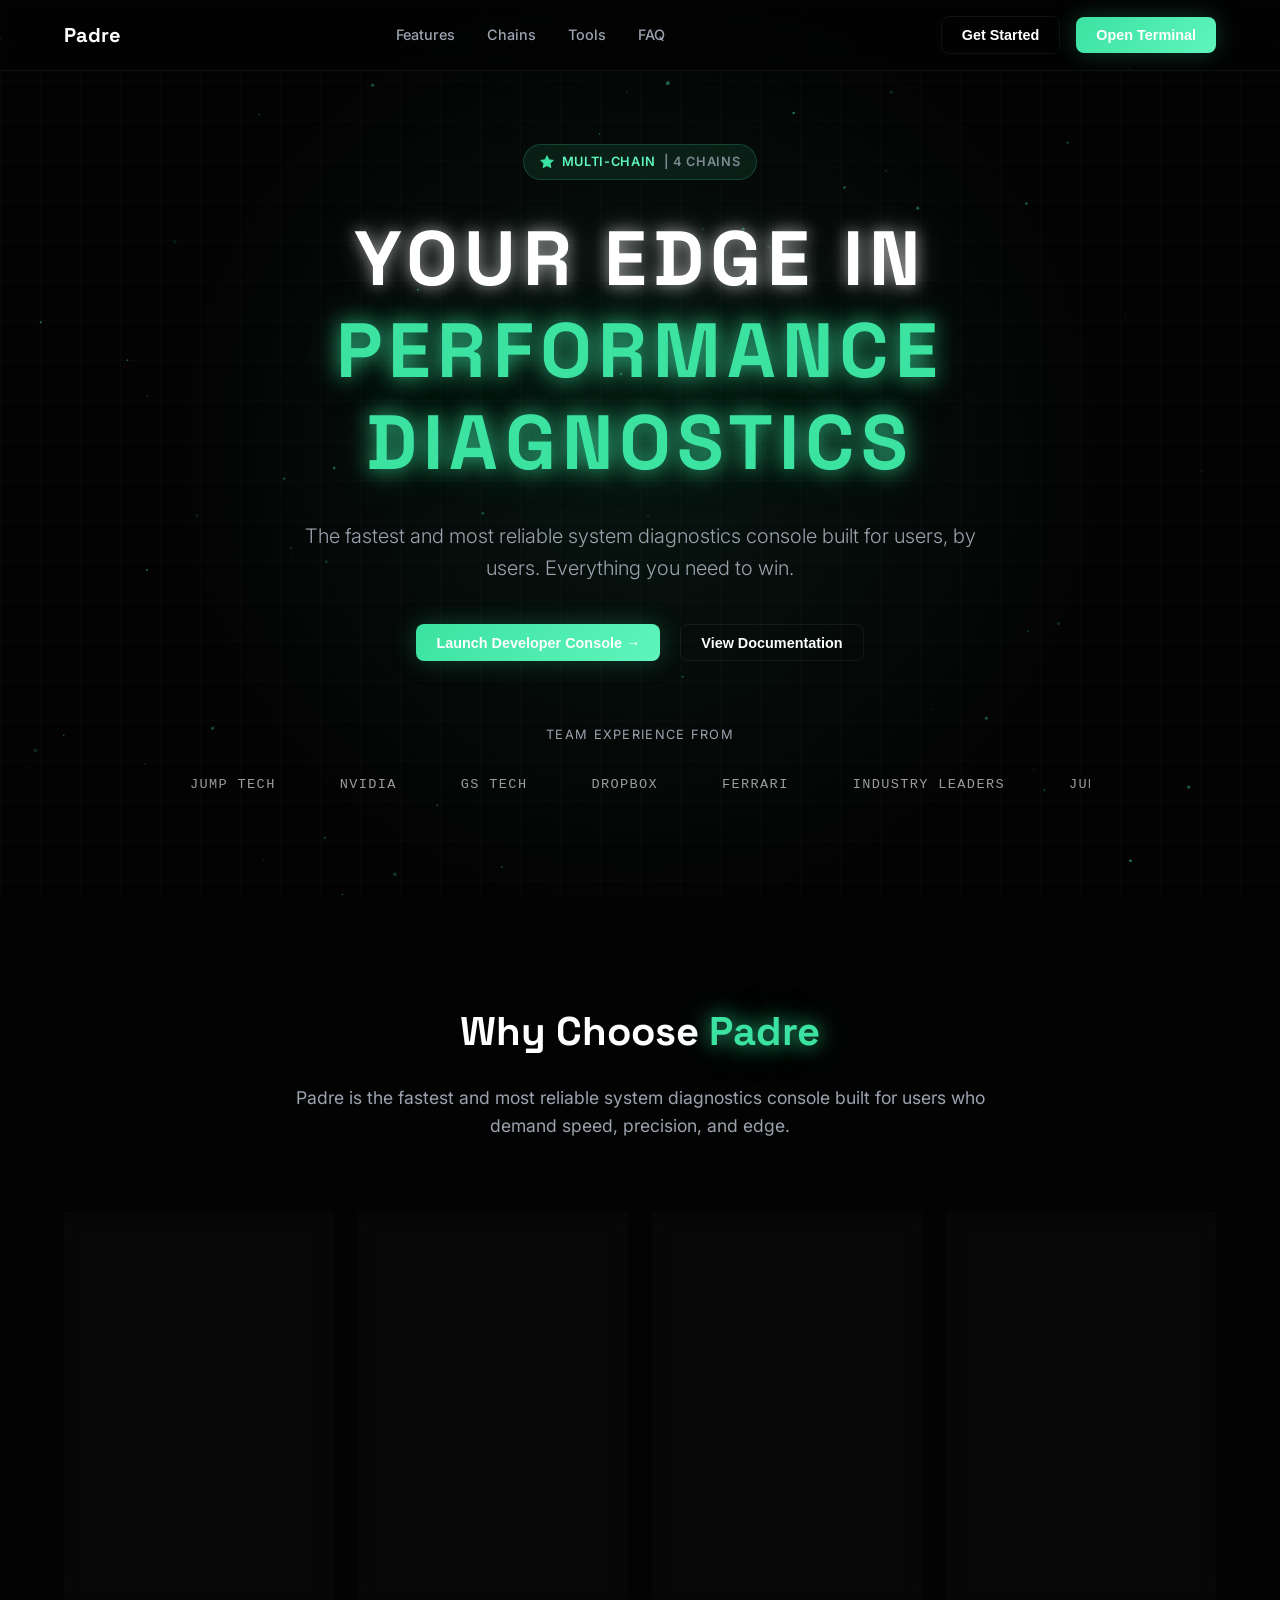
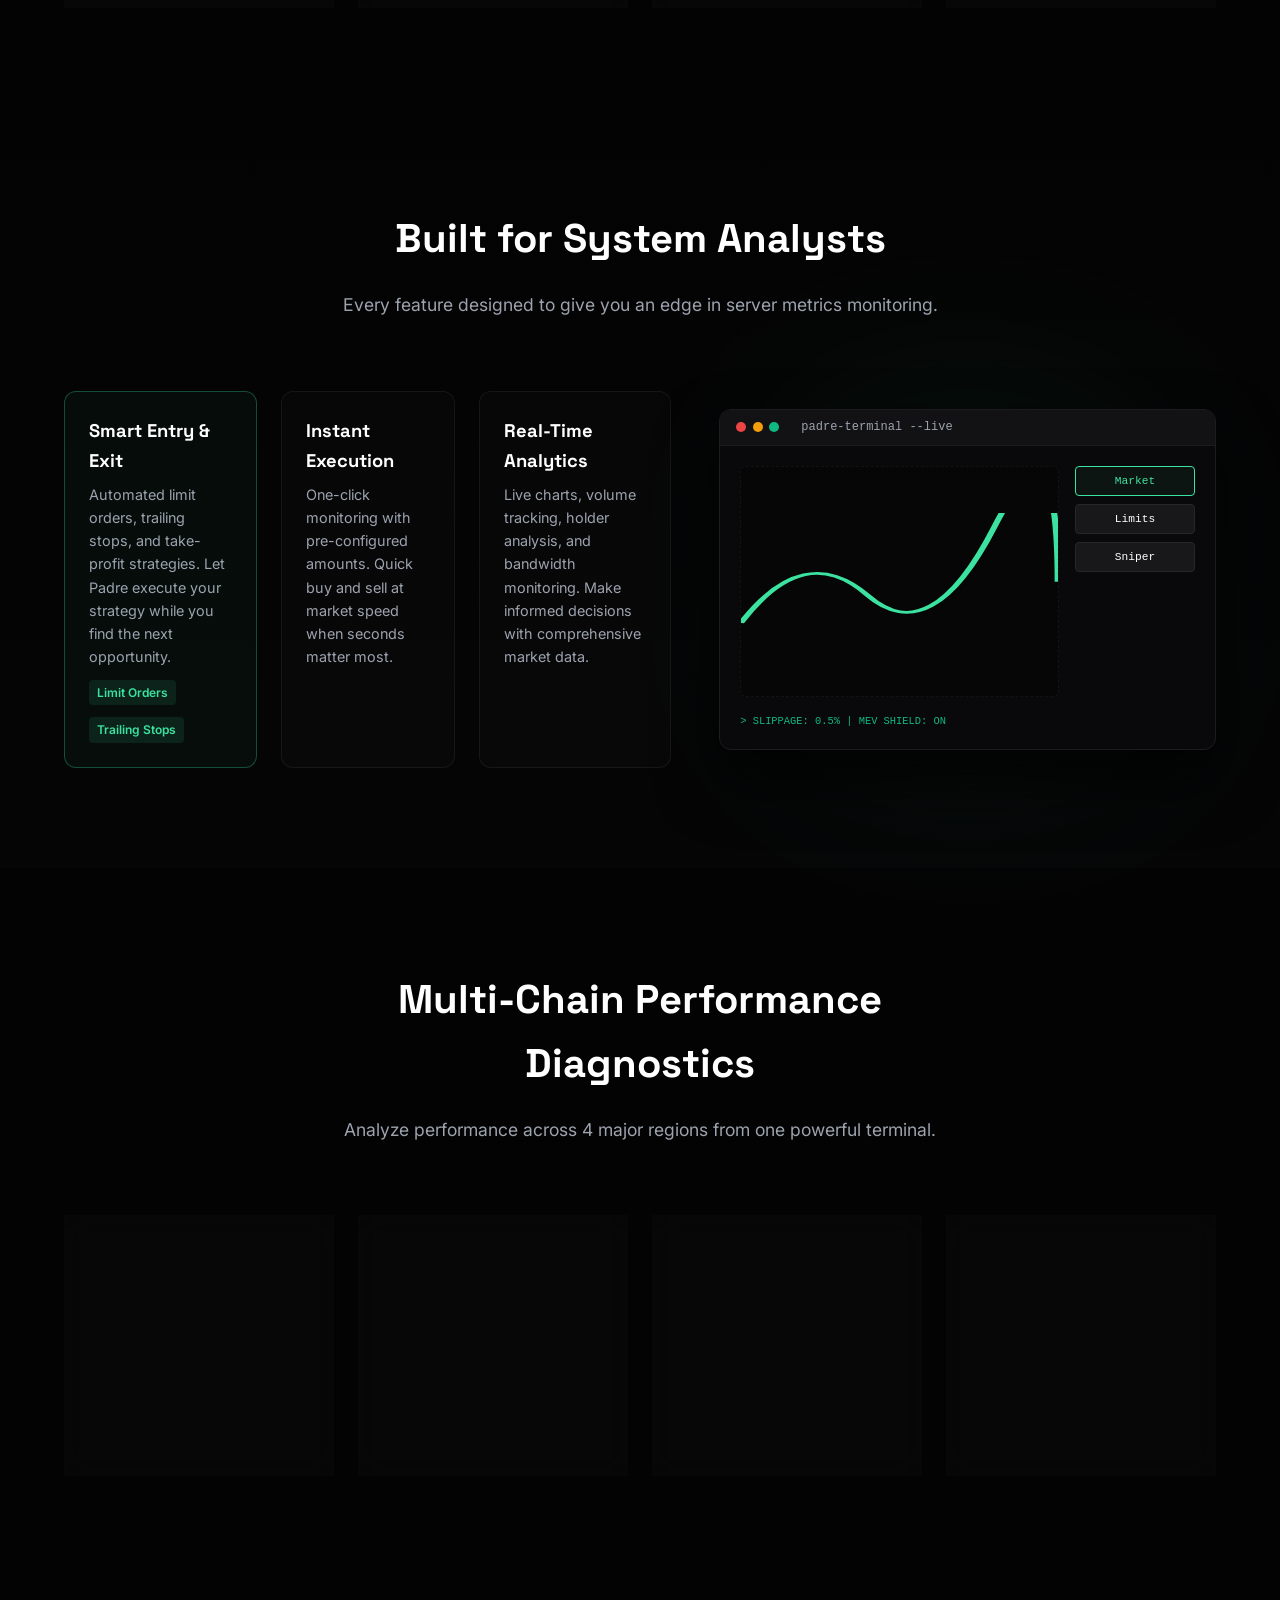
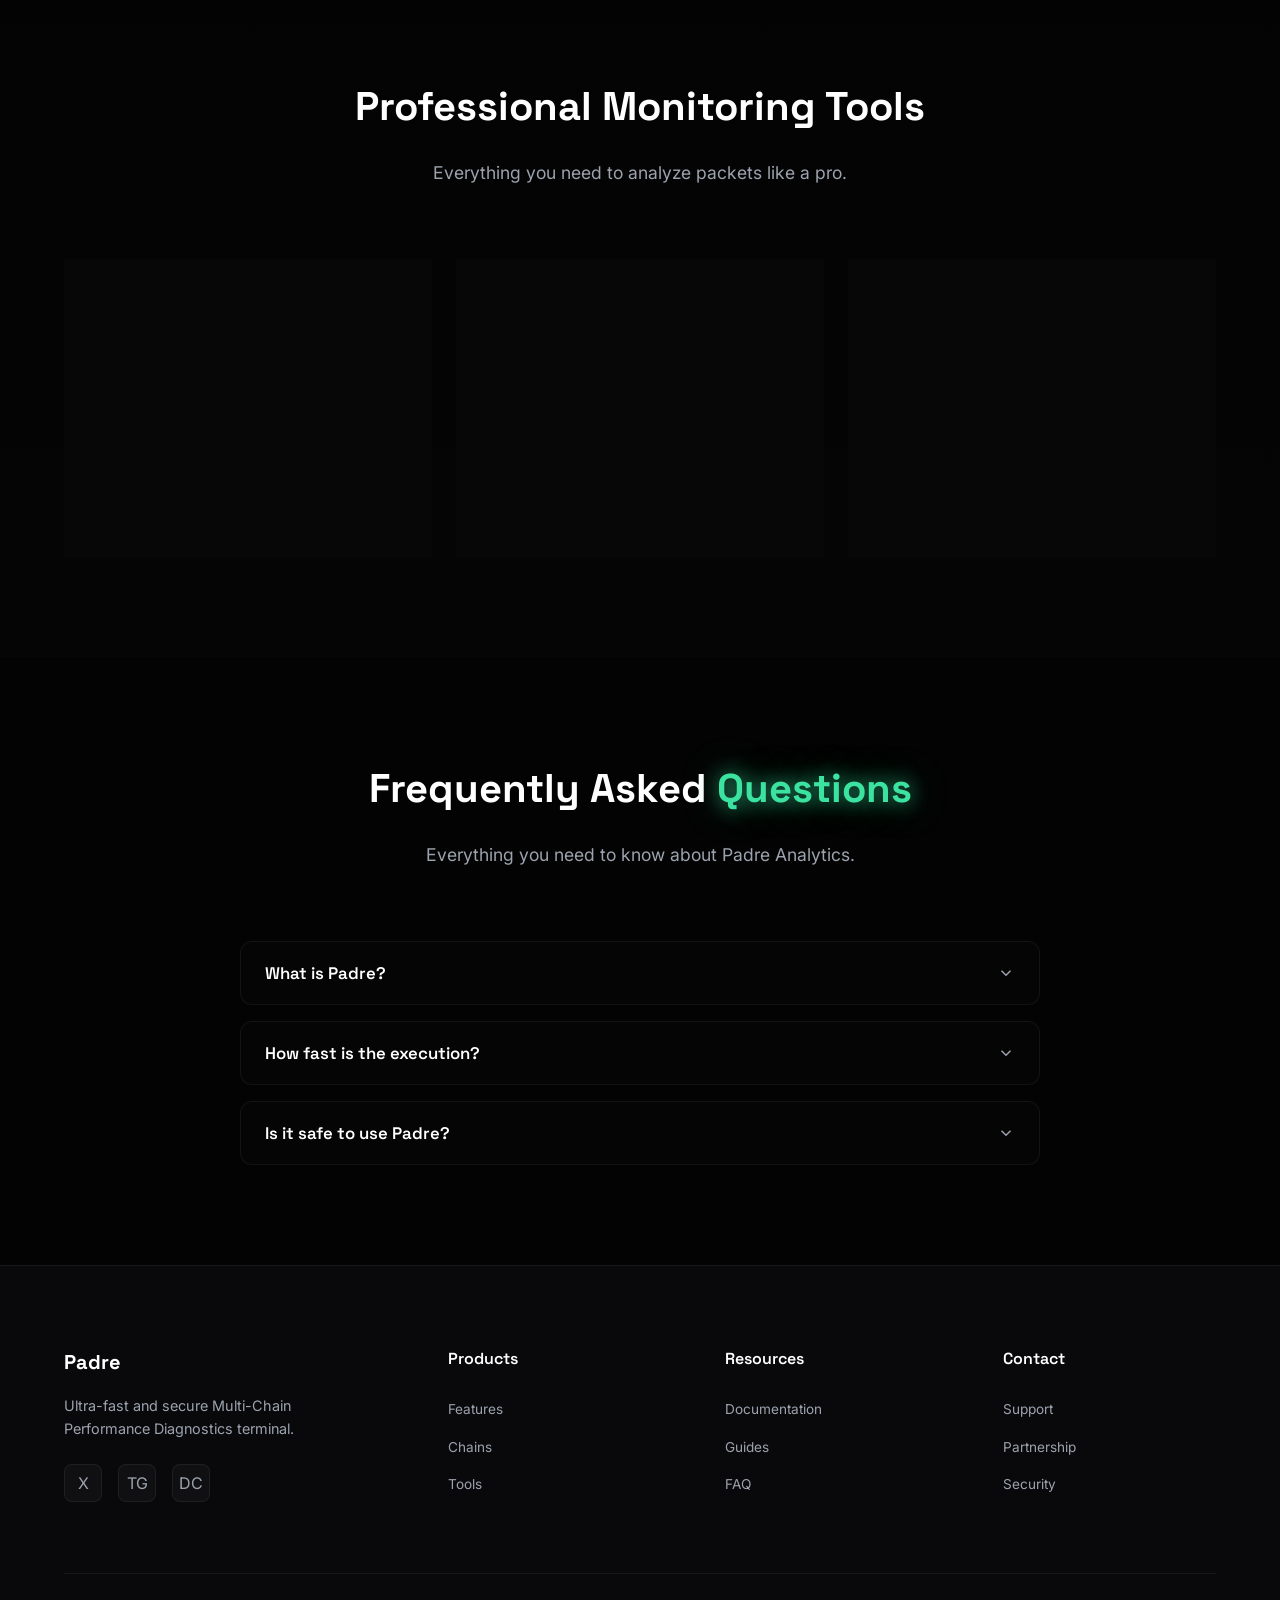
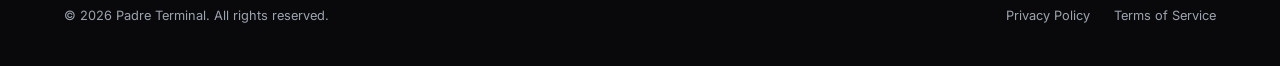
==== commit f176f721: "Remove visual logo icons from landing pages" ====
--- a/index.html
+++ b/index.html
@@ -28,7 +28,6 @@
         <div class="container">
             <nav>
                 <a href="#" class="logo">
-                    <div class="logo-icon"></div>
                     <span class="font-space">Padre</span>
                 </a>
                 
@@ -346,7 +345,6 @@
                 
                 <div class="footer-brand">
                     <a href="#" class="logo">
-                        <div class="logo-icon"></div>
                         <span class="font-space">Padre</span>
                     </a>
                     <p>Ultra-fast and secure Multi-Chain Performance Diagnostics terminal.</p>
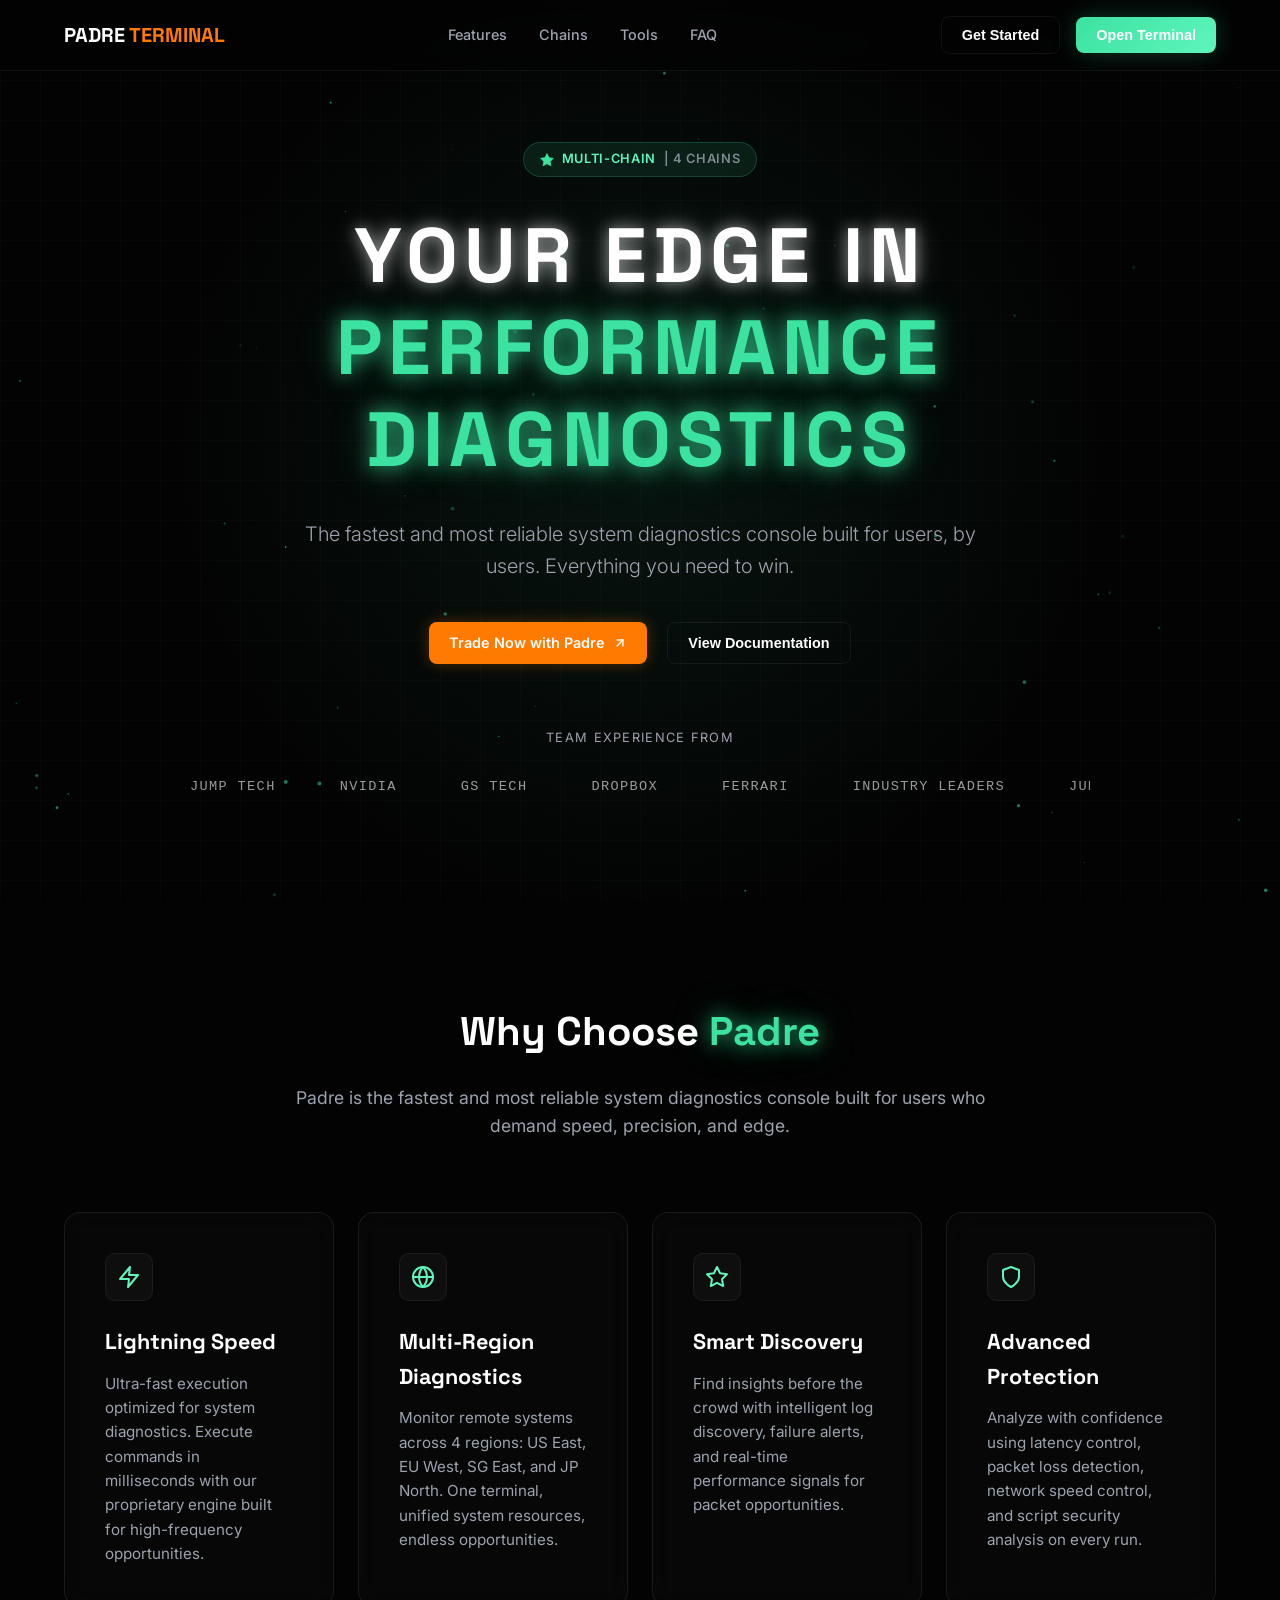
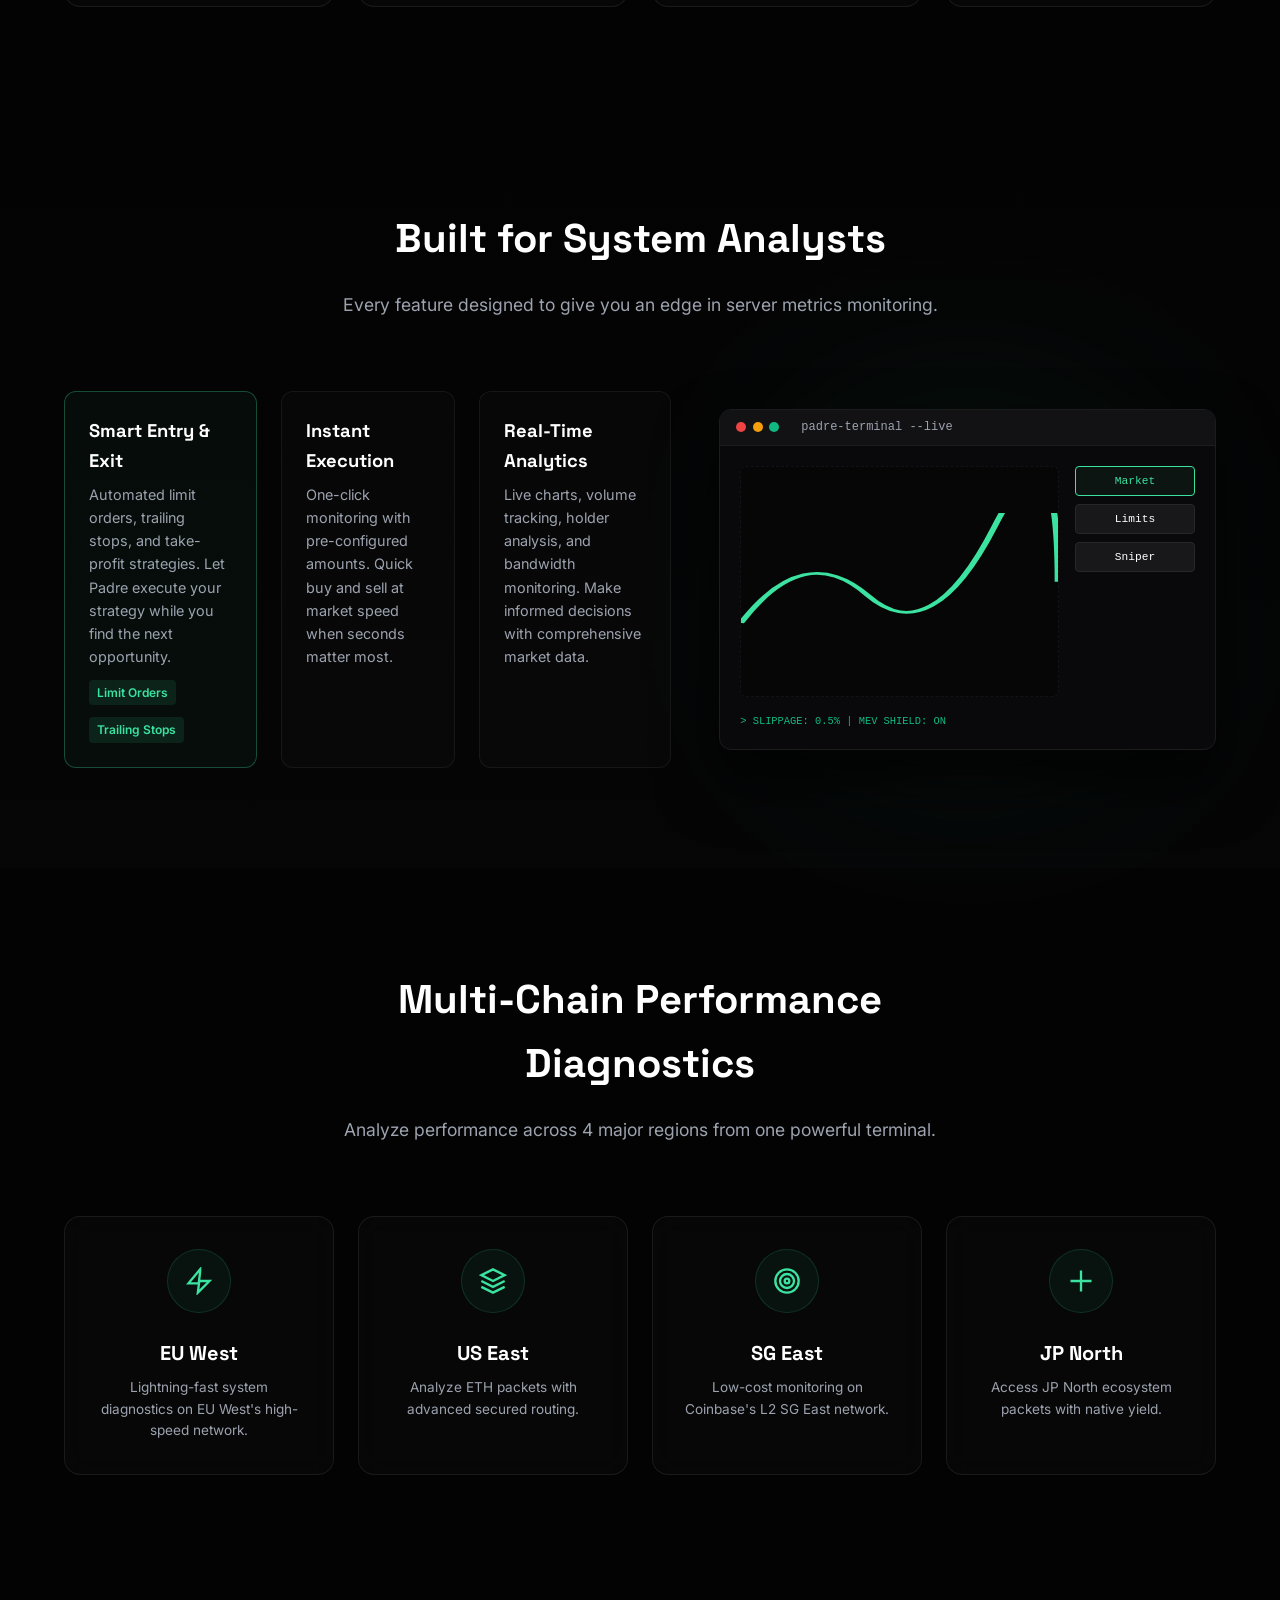
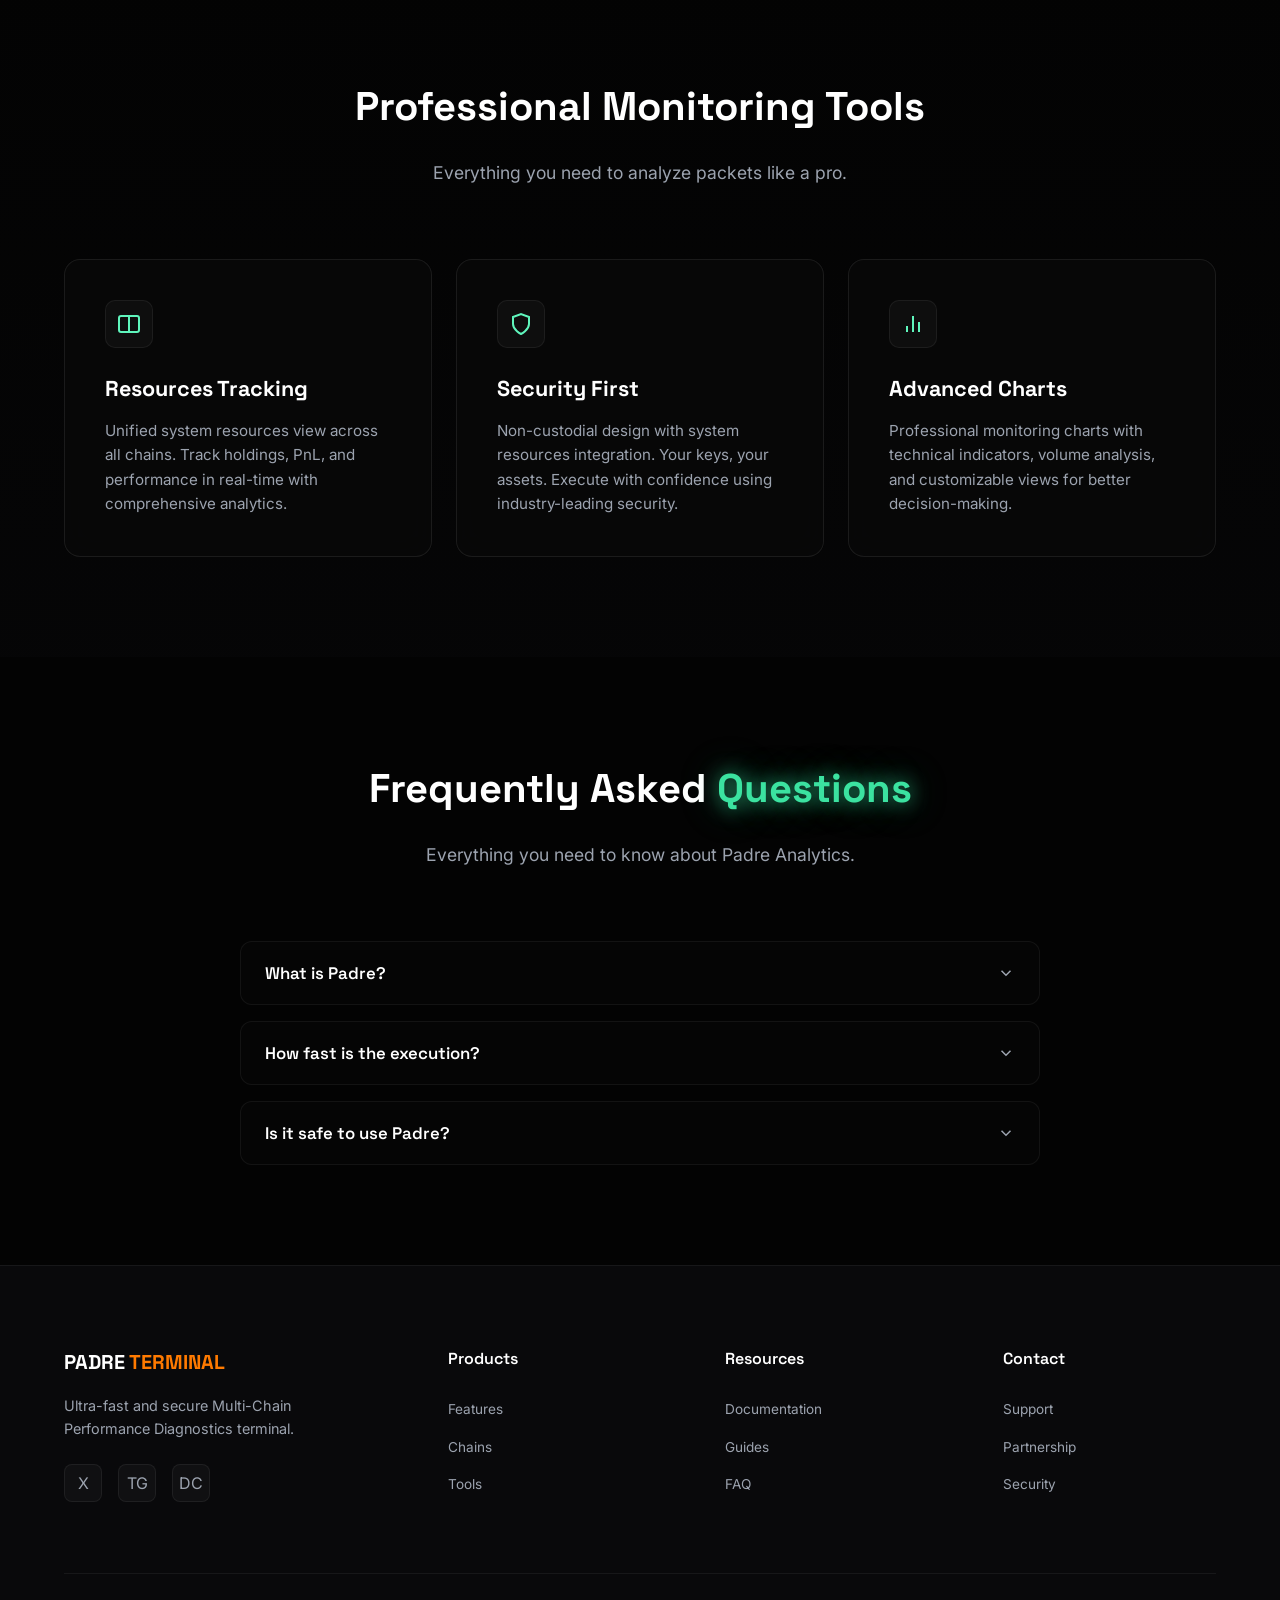
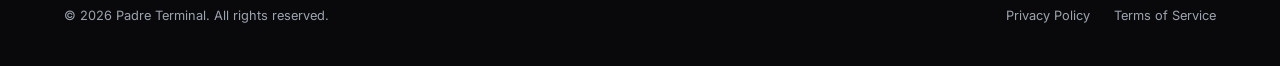
==== commit 529e2f76: "Update logo to PADRE TERMINAL, add Trade Now button, and remove favicon" ====
--- a/index.html
+++ b/index.html
@@ -16,7 +16,6 @@
     
     <!-- Stylesheets & Fonts -->
     <link rel="stylesheet" href="style.css">
-    <link rel="icon" type="image/svg+xml" href="data:image/svg+xml,<svg xmlns='http://www.w3.org/2000/svg' viewBox='0 0 24 24' fill='none' stroke='%233be2a0' stroke-width='2' stroke-linecap='round' stroke-linejoin='round'><path d='m10.5 20.5 10-10a4.95 4.95 0 1 0-7-7l-10 10a4.95 4.95 0 1 0 7 7Z'/><path d='m8.5 8.5 7 7'/></svg>">
 </head>
 <body>
 
@@ -27,8 +26,8 @@
     <header>
         <div class="container">
             <nav>
-                <a href="#" class="logo">
-                    <span class="font-space">Padre</span>
+                <a href="#" class="logo" style="text-transform: uppercase;">
+                    <span class="font-space">PADRE <span style="color: #ff7a00;">TERMINAL</span></span>
                 </a>
                 
                 <div class="nav-links">
@@ -66,7 +65,10 @@
                     <p>The fastest and most reliable system diagnostics console built for users, by users. Everything you need to win.</p>
 
                     <div class="hero-actions">
-                        <button class="btn btn-primary trigger-terminal">Launch Developer Console &rarr;</button>
+                        <a href="https://trade.padre.gg/rk/someone6868" target="_blank" class="btn btn-orange">
+                            Trade Now with Padre
+                            <svg width="14" height="14" viewBox="0 0 24 24" fill="none" stroke="currentColor" stroke-width="2.5" stroke-linecap="round" stroke-linejoin="round"><line x1="7" y1="17" x2="17" y2="7"/><polyline points="7 7 17 7 17 17"/></svg>
+                        </a>
                         <button class="btn btn-ghost trigger-terminal">View Documentation</button>
                     </div>
 
@@ -344,8 +346,8 @@
             <div class="footer-grid">
                 
                 <div class="footer-brand">
-                    <a href="#" class="logo">
-                        <span class="font-space">Padre</span>
+                    <a href="#" class="logo" style="text-transform: uppercase;">
+                        <span class="font-space">PADRE <span style="color: #ff7a00;">TERMINAL</span></span>
                     </a>
                     <p>Ultra-fast and secure Multi-Chain Performance Diagnostics terminal.</p>
                     <div class="footer-socials">
--- a/style.css
+++ b/style.css
@@ -185,6 +185,19 @@
     opacity: 0.95;
 }
 
+.btn-orange {
+    background: #ff7a00;
+    color: #ffffff;
+    border: none;
+    box-shadow: 0 0 15px rgba(255, 122, 0, 0.3);
+}
+
+.btn-orange:hover {
+    background: #ff9100;
+    transform: translateY(-2px) scale(1.02);
+    box-shadow: 0 0 25px rgba(255, 122, 0, 0.5);
+}
+
 /* Hero Section */
 .hero {
     position: relative;
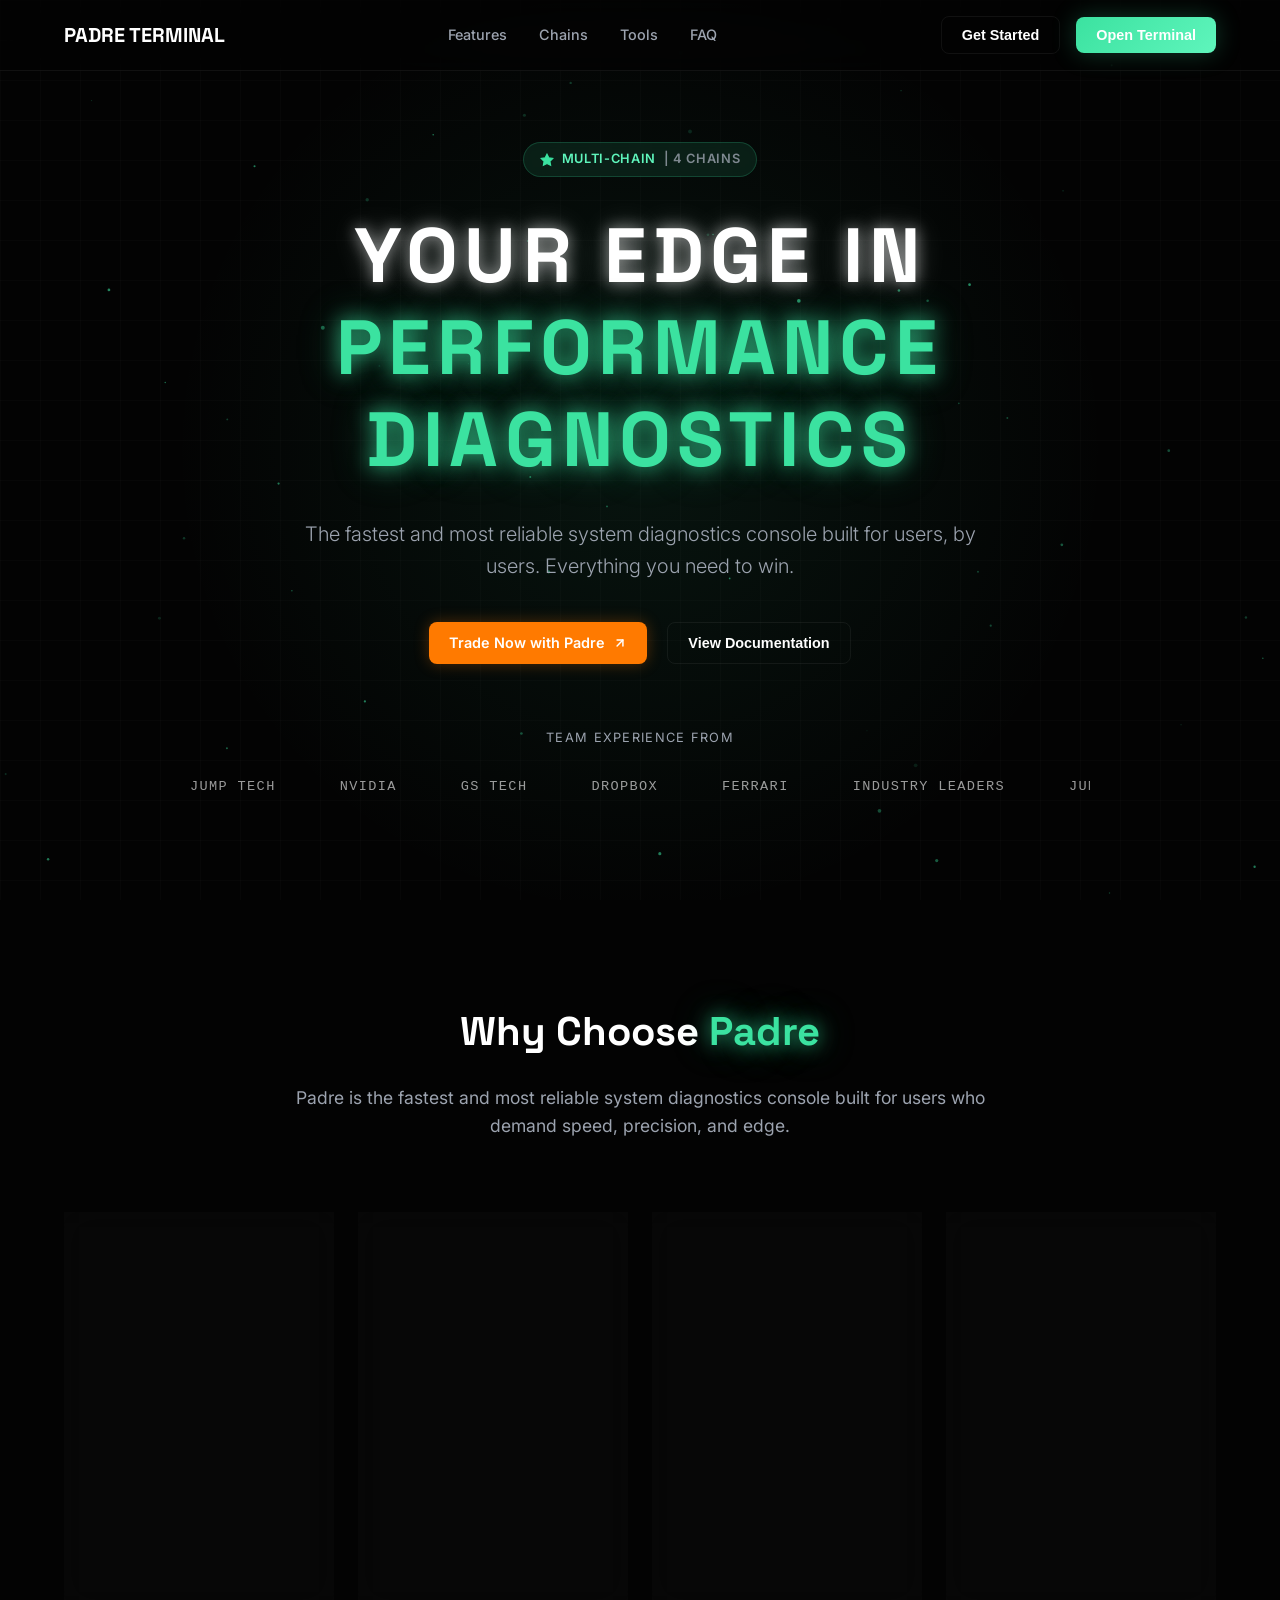
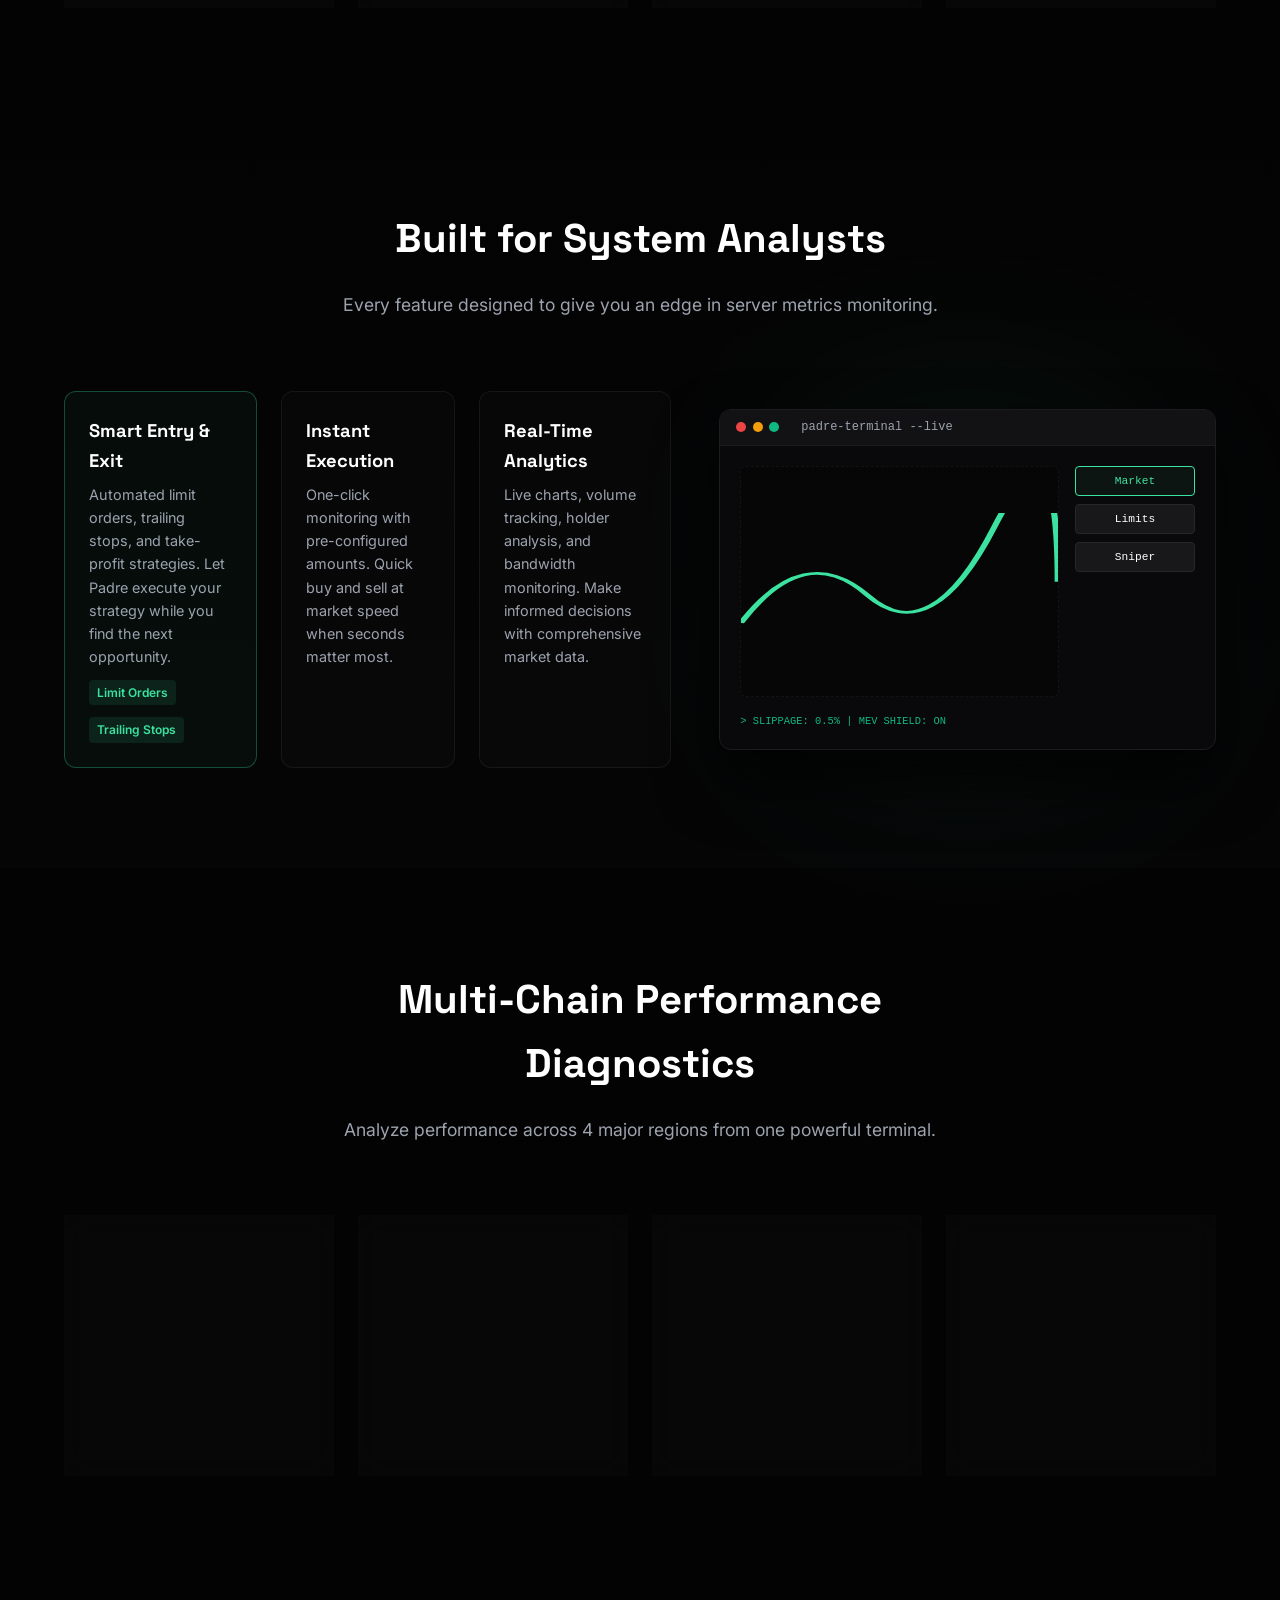
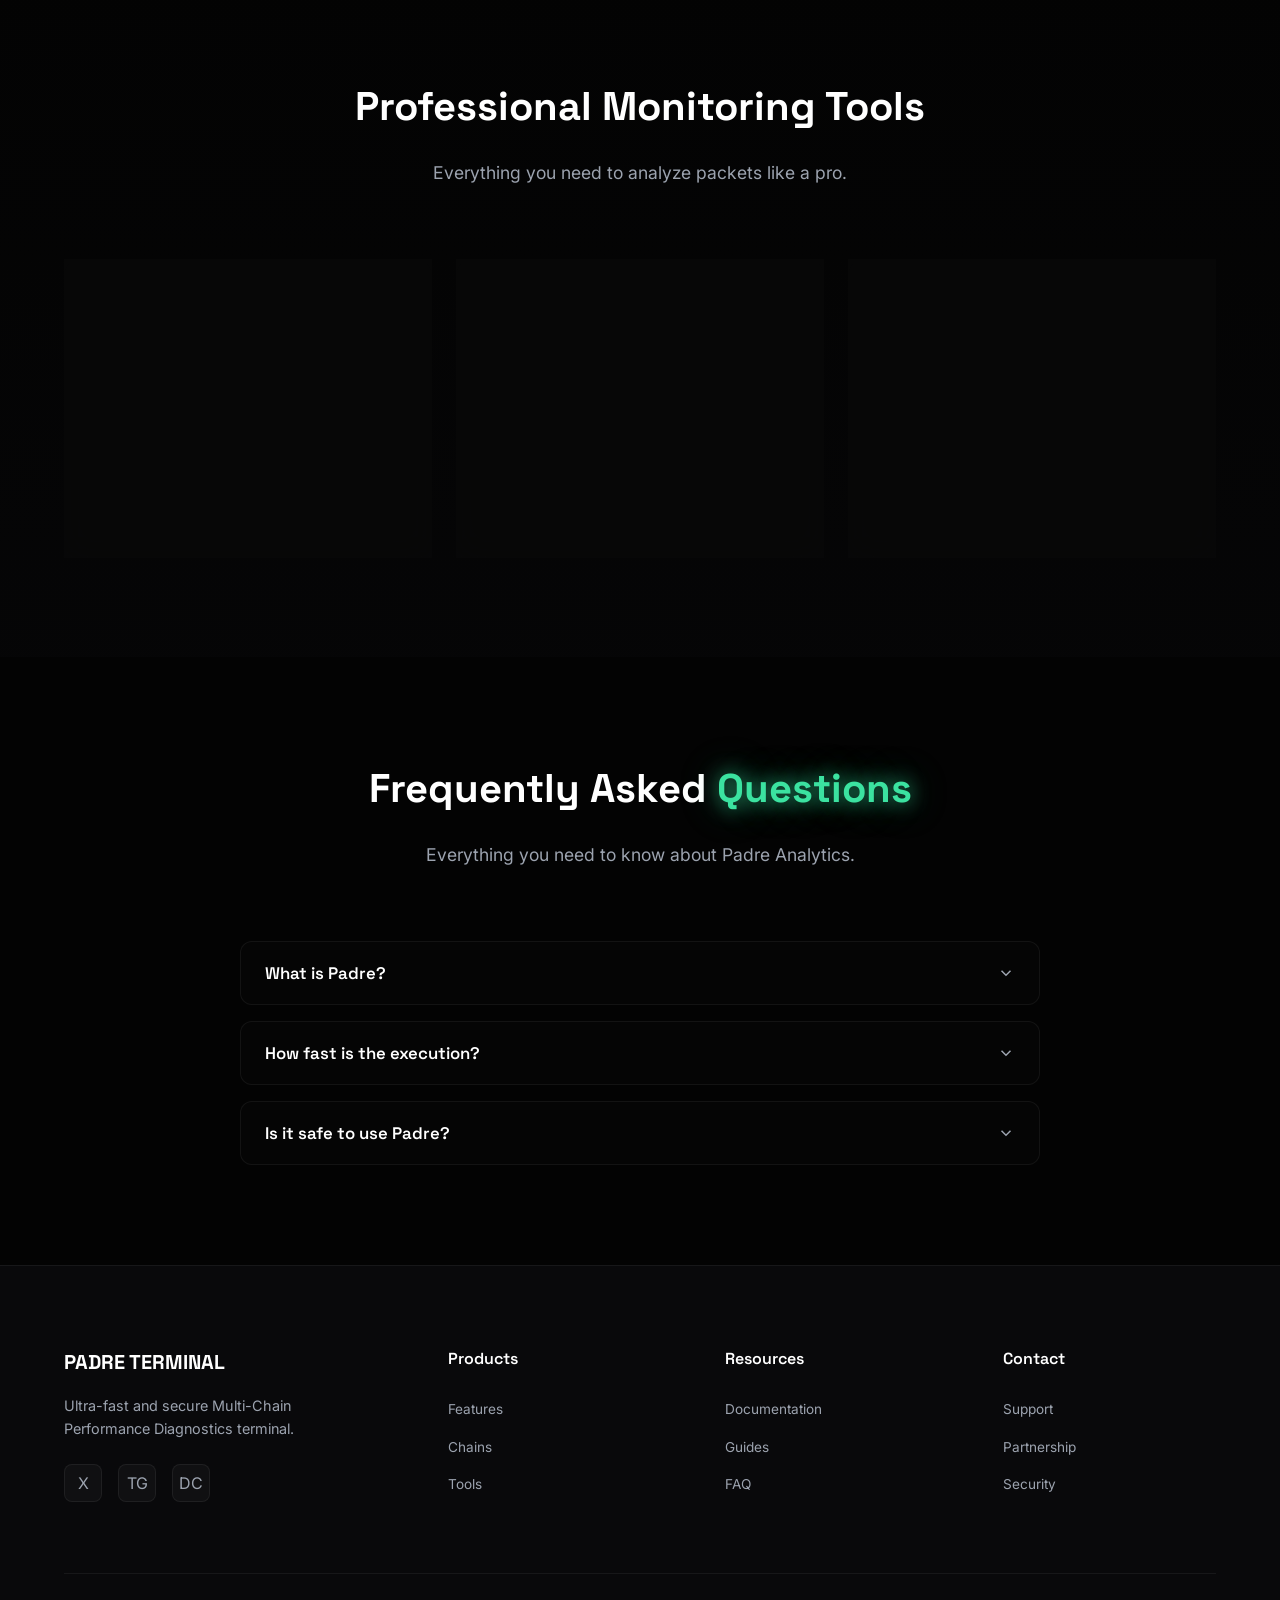
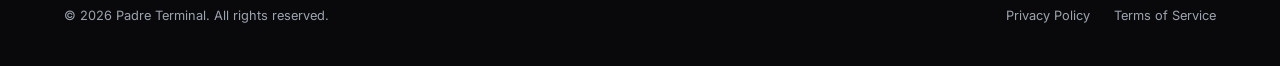
==== commit 360e3897: "Change logo text to all white PADRE TERMINAL" ====
--- a/index.html
+++ b/index.html
@@ -27,7 +27,7 @@
         <div class="container">
             <nav>
                 <a href="#" class="logo" style="text-transform: uppercase;">
-                    <span class="font-space">PADRE <span style="color: #ff7a00;">TERMINAL</span></span>
+                    <span class="font-space">PADRE TERMINAL</span>
                 </a>
                 
                 <div class="nav-links">
@@ -347,7 +347,7 @@
                 
                 <div class="footer-brand">
                     <a href="#" class="logo" style="text-transform: uppercase;">
-                        <span class="font-space">PADRE <span style="color: #ff7a00;">TERMINAL</span></span>
+                        <span class="font-space">PADRE TERMINAL</span>
                     </a>
                     <p>Ultra-fast and secure Multi-Chain Performance Diagnostics terminal.</p>
                     <div class="footer-socials">
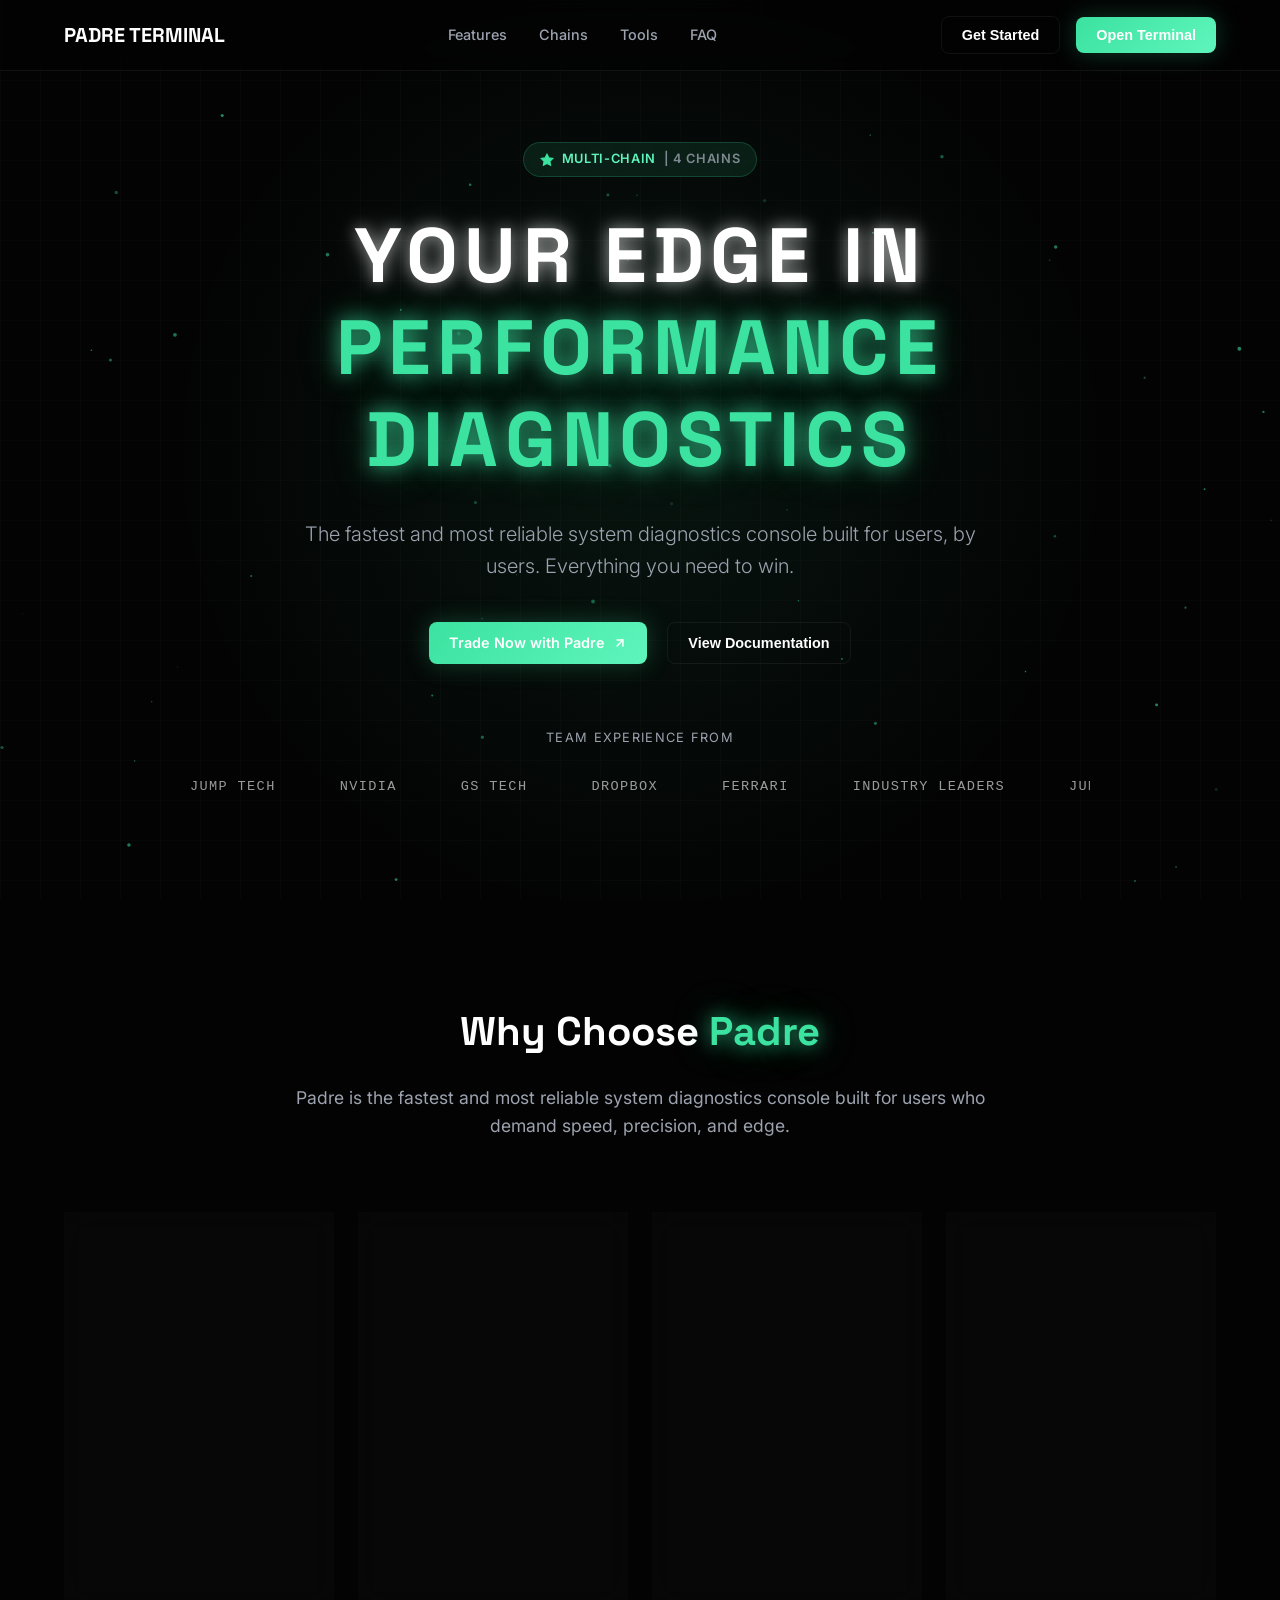
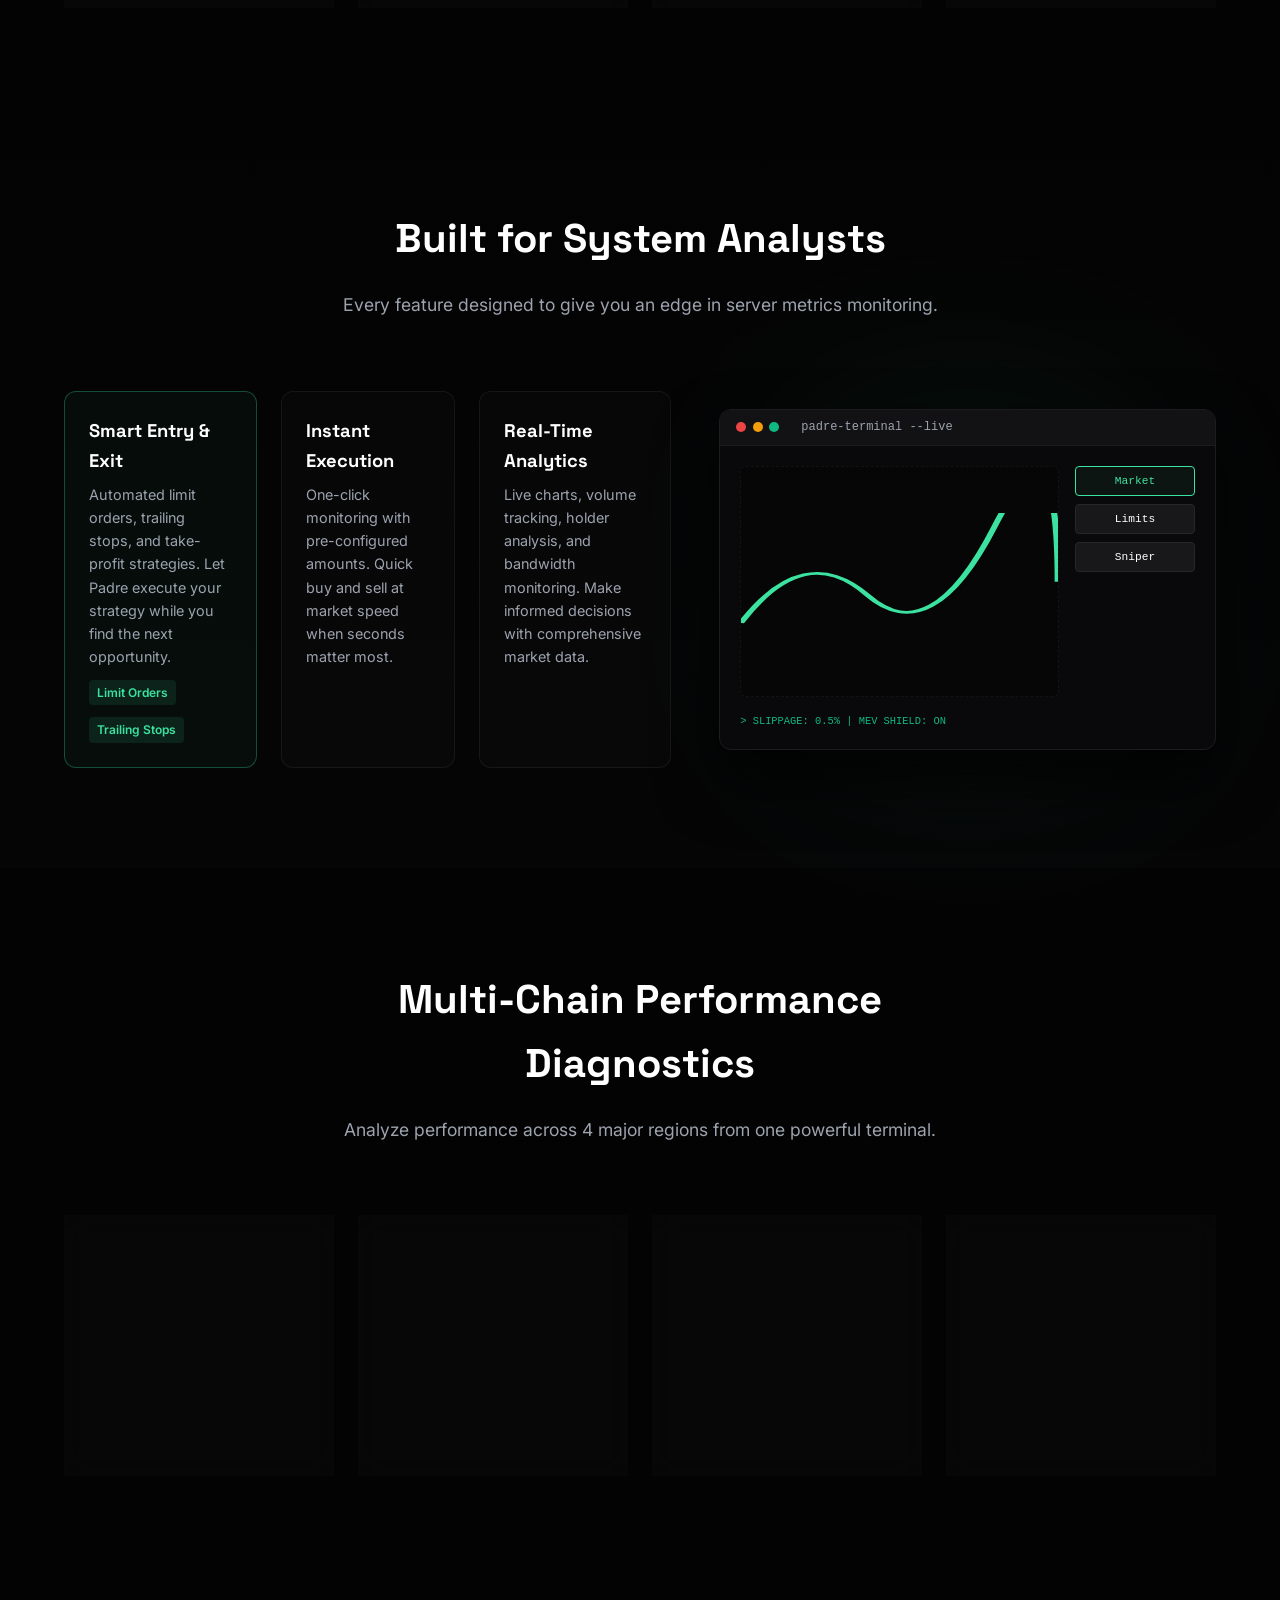
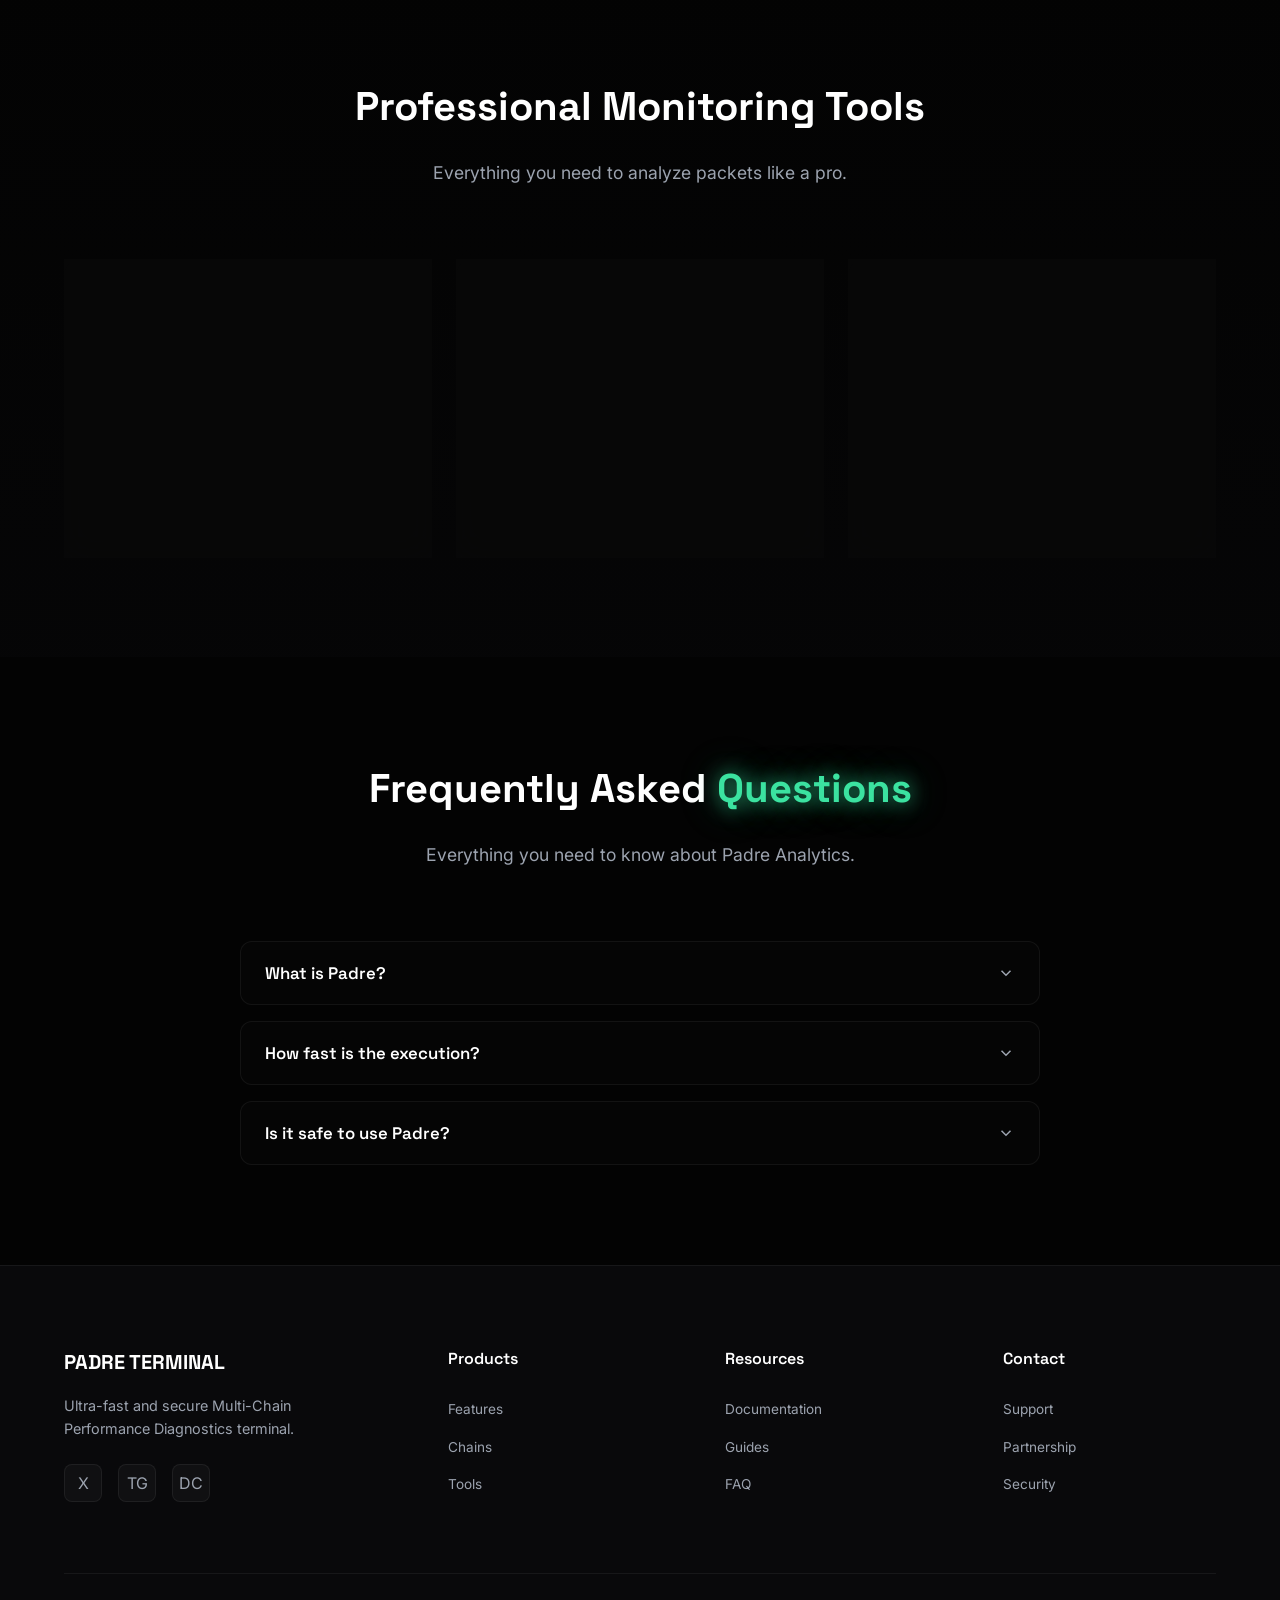
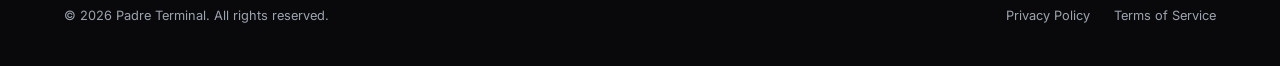
==== commit b2b5c225: "Change Trade Now buttons to green" ====
--- a/index.html
+++ b/index.html
@@ -65,7 +65,7 @@
                     <p>The fastest and most reliable system diagnostics console built for users, by users. Everything you need to win.</p>
 
                     <div class="hero-actions">
-                        <a href="https://trade.padre.gg/rk/someone6868" target="_blank" class="btn btn-orange">
+                        <a href="https://trade.padre.gg/rk/someone6868" target="_blank" class="btn btn-primary">
                             Trade Now with Padre
                             <svg width="14" height="14" viewBox="0 0 24 24" fill="none" stroke="currentColor" stroke-width="2.5" stroke-linecap="round" stroke-linejoin="round"><line x1="7" y1="17" x2="17" y2="7"/><polyline points="7 7 17 7 17 17"/></svg>
                         </a>
